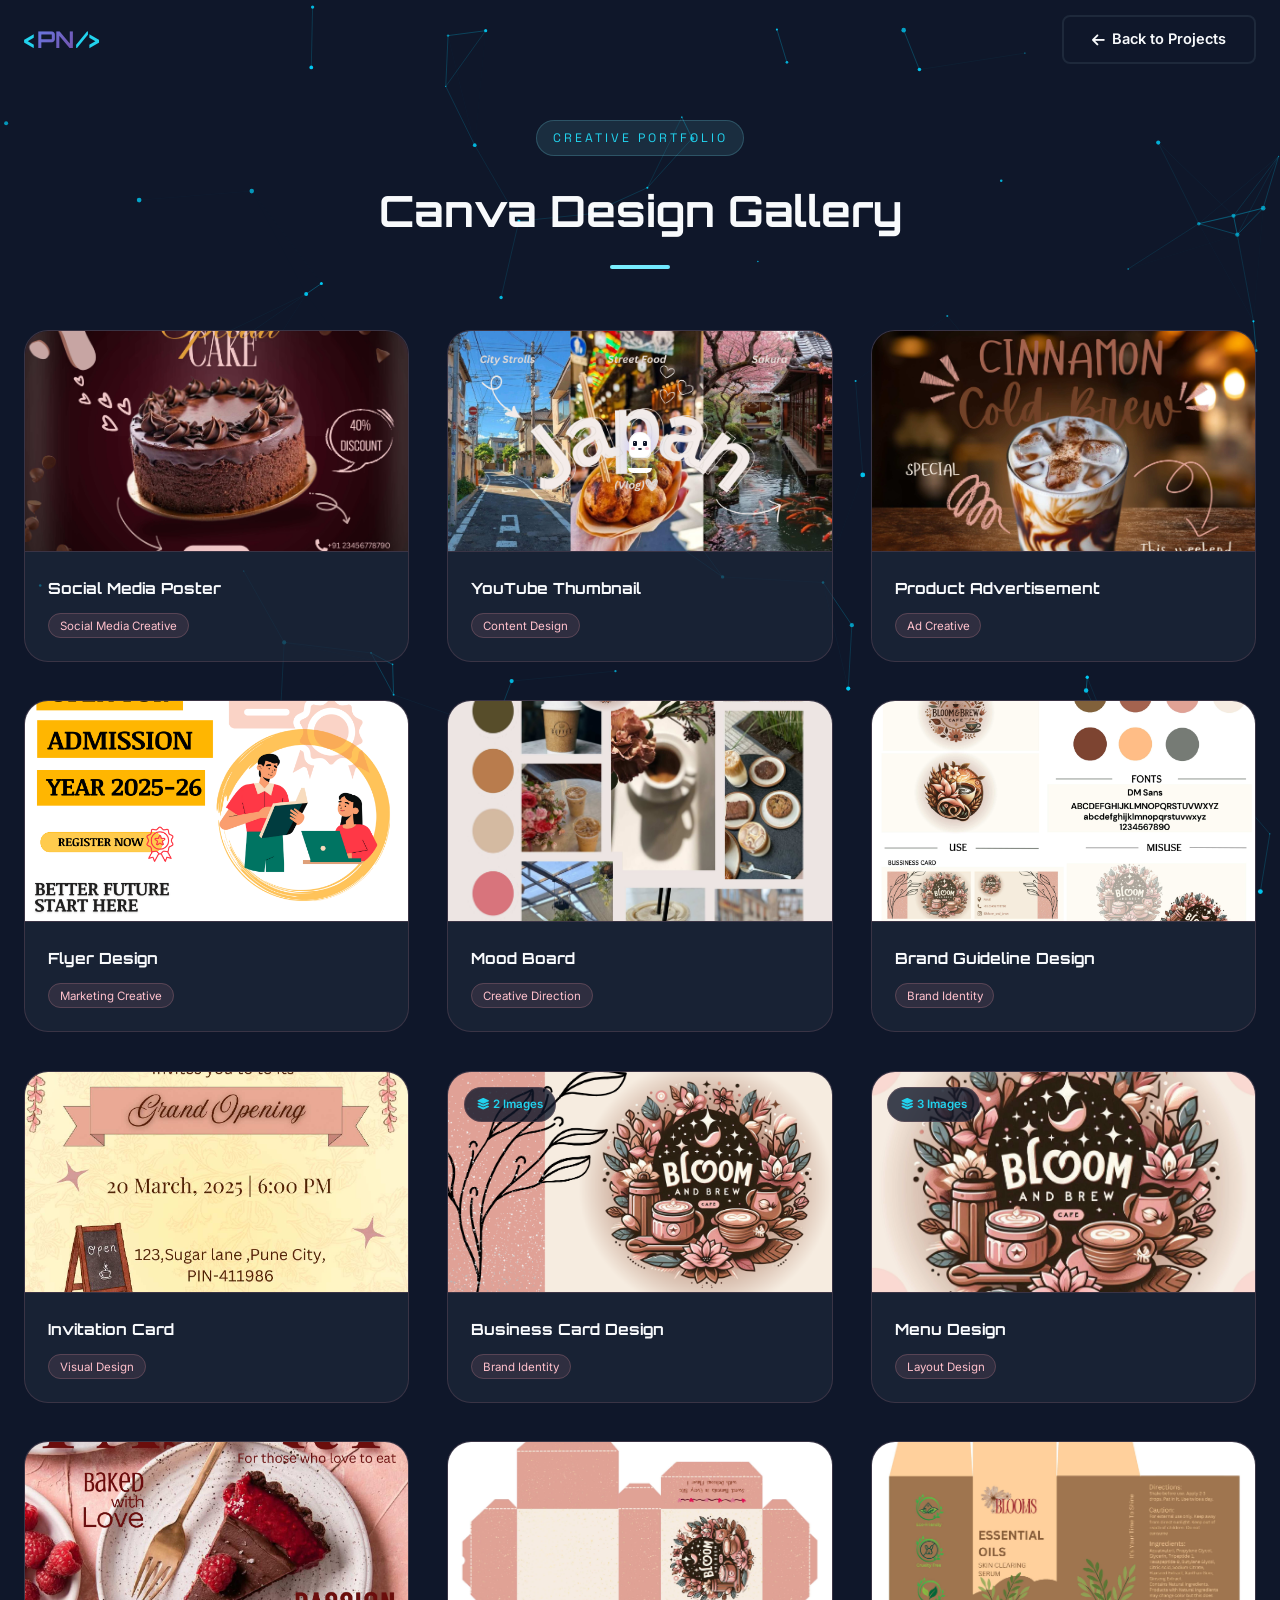
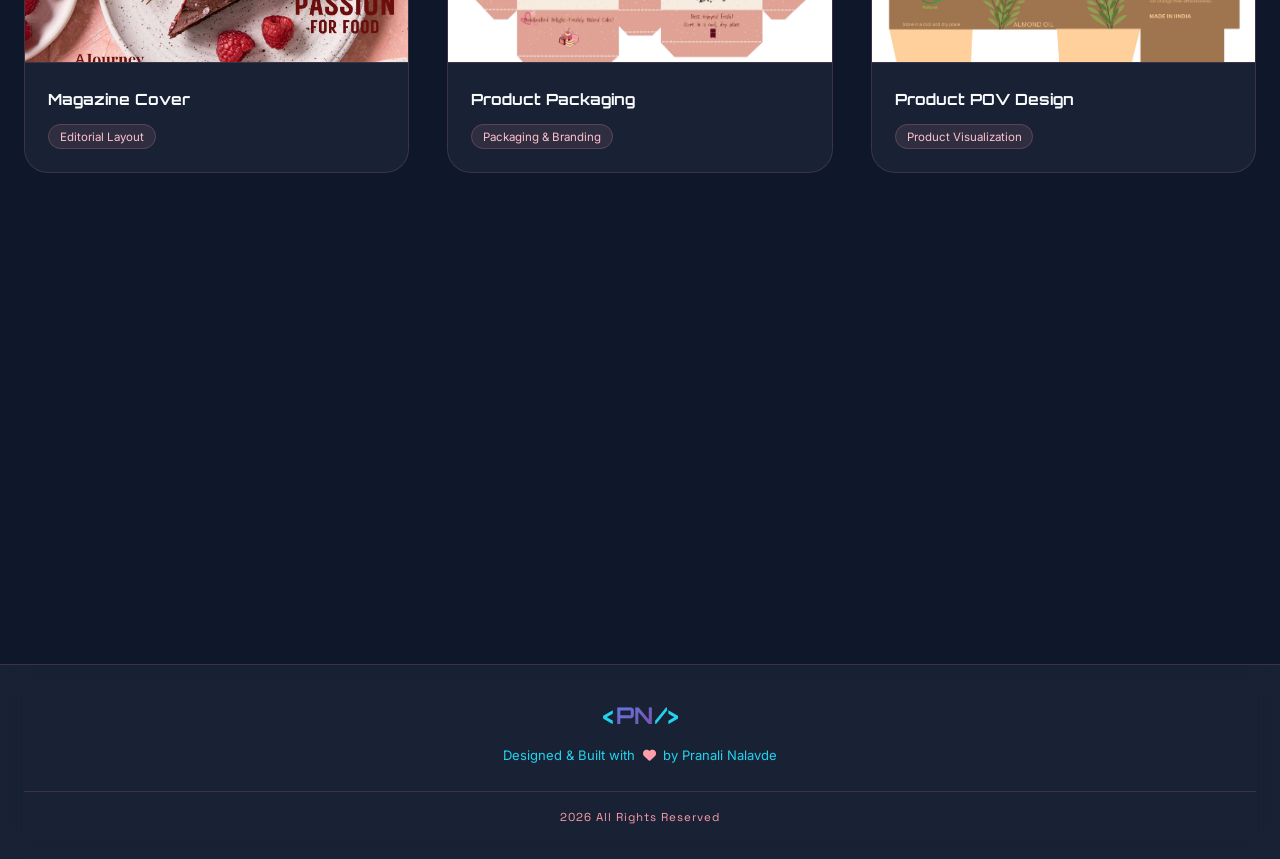
==== canva.html @ 61e56ddc "Portfolio enhanced" ====
<!doctype html>
<html lang="en">
  <head>
    <meta charset="UTF-8" />
    <meta name="viewport" content="width=device-width, initial-scale=1.0" />
    <title>Creative Showcase | Canva Projects</title>
    <link rel="preconnect" href="https://fonts.googleapis.com" />
    <link rel="preconnect" href="https://fonts.gstatic.com" crossorigin />
    <link
      href="https://fonts.googleapis.com/css2?family=Inter:wght@300;400;500;600;700&family=Orbitron:wght@400;500;600;700;800;900&family=Space+Grotesk:wght@300;400;500;600;700&display=swap"
      rel="stylesheet"
    />
    <link
      rel="stylesheet"
      href="https://cdnjs.cloudflare.com/ajax/libs/font-awesome/6.5.1/css/all.min.css"
    />
    <link href="https://unpkg.com/aos@2.3.1/dist/aos.css" rel="stylesheet" />
    <link
      rel="icon"
      href="data:image/svg+xml,<svg xmlns=%22http://www.w3.org/2000/svg%22 viewBox=%220 0 100 100%22><rect width=%22100%22 height=%22100%22 rx=%2220%22 fill=%22%230f172a%22/><text x=%2250%%22 y=%2250%%22 dominant-baseline=%22central%22 text-anchor=%22middle%22 fill=%22%237cf0ff%22 font-family=%22sans-serif%22 font-weight=%22bold%22 font-size=%2250%22>PN</text></svg>"
    />
    <link rel="stylesheet" href="style.css" />
    <link rel="stylesheet" href="canva.css" />
  </head>
  <body class="gallery-page">
    <!-- Particle Background -->
    <canvas id="particle-canvas" class="particle-canvas"></canvas>

    <nav id="navbar" class="navbar scrolled">
      <div class="nav-container">
        <a href="index.html" class="nav-logo">
          <span class="logo-bracket"><</span>
          <span class="logo-text">PN</span>
          <span class="logo-bracket">/></span>
        </a>
        <a href="index.html#projects" class="btn btn-secondary">
          <i class="fas fa-arrow-left"></i><span>Back to Projects</span>
        </a>
      </div>
    </nav>

    <main class="main-content">
      <section class="gallery-section">
        <div class="section-header" data-aos="fade-up">
          <span class="section-tag">Creative Portfolio</span>
          <h2 class="section-title">Canva Design Gallery</h2>
          <div class="section-line"></div>
        </div>

        <div class="gallery-grid" id="gallery-grid">
          <!-- Gallery Items (Using folder 'c') -->

          <!-- 1. Social Media Poster (Single Image) -->
          <div class="gallery-card" data-aos="fade-up" data-aos-delay="100">
            <div
              class="card-inner"
              onclick="
                openLightbox('c/Social Media Poster.jpg', 'Social Media Poster')
              "
            >
              <img
                src="c/Social Media Poster.jpg"
                alt="Social Media Poster"
                loading="lazy"
              />
              <div class="card-overlay">
                <i class="fas fa-search-plus"></i>
                <span>View Project</span>
              </div>
            </div>
            <div class="card-info">
              <h4>Social Media Poster</h4>
              <span class="tag">Social Media Creative</span>
            </div>
          </div>

          <!-- 2. YouTube Thumbnail (Single Image) -->
          <div class="gallery-card" data-aos="fade-up" data-aos-delay="200">
            <div
              class="card-inner"
              onclick="openLightbox('c/YT Thumbnail.jpg', 'YouTube Thumbnail')"
            >
              <img
                src="c/YT Thumbnail.jpg"
                alt="YouTube Thumbnail"
                loading="lazy"
              />
              <div class="card-overlay">
                <i class="fas fa-search-plus"></i>
                <span>View Project</span>
              </div>
            </div>
            <div class="card-info">
              <h4>YouTube Thumbnail</h4>
              <span class="tag">Content Design</span>
            </div>
          </div>

          <!-- 3. Product Advertisement (Single Image) -->
          <div class="gallery-card" data-aos="fade-up" data-aos-delay="300">
            <div
              class="card-inner"
              onclick="
                openLightbox(
                  'c/Product Advertisement.jpg',
                  'Product Advertisement',
                )
              "
            >
              <img
                src="c/Product Advertisement.jpg"
                alt="Product Advertisement"
                loading="lazy"
              />
              <div class="card-overlay">
                <i class="fas fa-search-plus"></i>
                <span>View Project</span>
              </div>
            </div>
            <div class="card-info">
              <h4>Product Advertisement</h4>
              <span class="tag">Ad Creative</span>
            </div>
          </div>

          <!-- 4. Flyer Design (Single Image) -->
          <div class="gallery-card" data-aos="fade-up" data-aos-delay="400">
            <div
              class="card-inner"
              onclick="openLightbox('c/Flyer.png', 'Flyer Design')"
            >
              <img src="c/Flyer.png" alt="Flyer Design" loading="lazy" />
              <div class="card-overlay">
                <i class="fas fa-search-plus"></i>
                <span>View Project</span>
              </div>
            </div>
            <div class="card-info">
              <h4>Flyer Design</h4>
              <span class="tag">Marketing Creative</span>
            </div>
          </div>

          <!-- 5. Mood Board (Single Image) -->
          <div class="gallery-card" data-aos="fade-up" data-aos-delay="100">
            <div
              class="card-inner"
              onclick="openLightbox('c/Mood Board.jpg', 'Mood Board')"
            >
              <img src="c/Mood Board.jpg" alt="Mood Board" loading="lazy" />
              <div class="card-overlay">
                <i class="fas fa-search-plus"></i>
                <span>View Project</span>
              </div>
            </div>
            <div class="card-info">
              <h4>Mood Board</h4>
              <span class="tag">Creative Direction</span>
            </div>
          </div>

          <!-- 6. Brand Guideline Design (Single Image) -->
          <div class="gallery-card" data-aos="fade-up" data-aos-delay="200">
            <div
              class="card-inner"
              onclick="
                openLightbox(
                  'c/Brand Guideline Design .jpg',
                  'Brand Guideline Design',
                )
              "
            >
              <img
                src="c/Brand Guideline Design .jpg"
                alt="Brand Guideline Design"
                loading="lazy"
              />
              <div class="card-overlay">
                <i class="fas fa-search-plus"></i>
                <span>View Project</span>
              </div>
            </div>
            <div class="card-info">
              <h4>Brand Guideline Design</h4>
              <span class="tag">Brand Identity</span>
            </div>
          </div>

          <!-- 7. Invitation Card (Single Image) -->
          <div class="gallery-card" data-aos="fade-up" data-aos-delay="300">
            <div
              class="card-inner"
              onclick="openLightbox('c/Invitation Card.jpg', 'Invitation Card')"
            >
              <img
                src="c/Invitation Card.jpg"
                alt="Invitation Card"
                loading="lazy"
              />
              <div class="card-overlay">
                <i class="fas fa-search-plus"></i>
                <span>View Project</span>
              </div>
            </div>
            <div class="card-info">
              <h4>Invitation Card</h4>
              <span class="tag">Visual Design</span>
            </div>
          </div>

          <!-- 8. Business Card Design (Multi-Image) -->
          <div class="gallery-card" data-aos="fade-up" data-aos-delay="400">
            <div
              class="card-inner"
              onclick="
                openLightbox(
                  'c/v1.png',
                  'Business Card Design',
                  'c/v1.png,c/v2.png',
                )
              "
              data-images="c/v1.png,c/v2.png"
            >
              <img src="c/v1.png" alt="Business Card Design" loading="lazy" />
              <div class="image-count-badge">
                <i class="fas fa-layer-group"></i> 2 Images
              </div>
              <div class="card-overlay">
                <i class="fas fa-images"></i>
                <span>View Gallery</span>
              </div>
            </div>
            <div class="card-info">
              <h4>Business Card Design</h4>
              <span class="tag">Brand Identity</span>
            </div>
          </div>

          <!-- 9. Menu Design (Multi-Image) -->
          <div class="gallery-card" data-aos="fade-up" data-aos-delay="100">
            <div
              class="card-inner"
              onclick="
                openLightbox(
                  'c/Menu1.jpg',
                  'Menu Design',
                  'c/Menu1.jpg,c/Menu2.jpg,c/Menu3.jpg',
                )
              "
              data-images="c/Menu1.jpg,c/Menu2.jpg,c/Menu3.jpg"
            >
              <img src="c/Menu1.jpg" alt="Menu Design" loading="lazy" />
              <div class="image-count-badge">
                <i class="fas fa-layer-group"></i> 3 Images
              </div>
              <div class="card-overlay">
                <i class="fas fa-images"></i>
                <span>View Gallery</span>
              </div>
            </div>
            <div class="card-info">
              <h4>Menu Design</h4>
              <span class="tag">Layout Design</span>
            </div>
          </div>

          <!-- 10. Magazine Cover (Single Image) -->
          <div class="gallery-card" data-aos="fade-up" data-aos-delay="200">
            <div
              class="card-inner"
              onclick="
                openLightbox(
                  'c/Magazine Cover using grid & guidelines.jpg',
                  'Magazine Cover',
                )
              "
            >
              <img
                src="c/Magazine Cover using grid & guidelines.jpg"
                alt="Magazine Cover"
                loading="lazy"
              />
              <div class="card-overlay">
                <i class="fas fa-search-plus"></i>
                <span>View Project</span>
              </div>
            </div>
            <div class="card-info">
              <h4>Magazine Cover</h4>
              <span class="tag">Editorial Layout</span>
            </div>
          </div>

          <!-- 11. Product Packaging (Single Image) -->
          <div class="gallery-card" data-aos="fade-up" data-aos-delay="300">
            <div
              class="card-inner"
              onclick="
                openLightbox('c/Product Packaging.jpg', 'Product Packaging')
              "
            >
              <img
                src="c/Product Packaging.jpg"
                alt="Product Packaging"
                loading="lazy"
              />
              <div class="card-overlay">
                <i class="fas fa-search-plus"></i>
                <span>View Project</span>
              </div>
            </div>
            <div class="card-info">
              <h4>Product Packaging</h4>
              <span class="tag">Packaging & Branding</span>
            </div>
          </div>

          <!-- 12. Product POV Design (Single Image) -->
          <div class="gallery-card" data-aos="fade-up" data-aos-delay="400">
            <div
              class="card-inner"
              onclick="
                openLightbox('c/Product POV Design.jpg', 'Product POV Design')
              "
            >
              <img
                src="c/Product POV Design.jpg"
                alt="Product POV Design"
                loading="lazy"
              />
              <div class="card-overlay">
                <i class="fas fa-search-plus"></i>
                <span>View Project</span>
              </div>
            </div>
            <div class="card-info">
              <h4>Product POV Design</h4>
              <span class="tag">Product Visualization </span>
            </div>
          </div>

          <!-- 13. T-shirt Design (Single Image) -->
          <div class="gallery-card" data-aos="fade-up" data-aos-delay="100">
            <div
              class="card-inner"
              onclick="openLightbox('c/T-shirt Design.jpg', 'T-shirt Design')"
            >
              <img
                src="c/T-shirt Design.jpg"
                alt="T-shirt Design"
                loading="lazy"
              />
              <div class="card-overlay">
                <i class="fas fa-search-plus"></i>
                <span>View Project</span>
              </div>
            </div>
            <div class="card-info">
              <h4>T-shirt Design</h4>
              <span class="tag">Merchandise Design</span>
            </div>
          </div>

          <!-- 14. Calendar Design (Multi-Image) -->
          <div class="gallery-card" data-aos="fade-up" data-aos-delay="200">
            <div
              class="card-inner"
              onclick="
                openLightbox(
                  'c/Calendar1.jpg',
                  'Calendar Design',
                  'c/Calendar1.jpg,c/Calendar2.jpg,c/Calendar3.jpg,c/Calendar4.jpg,c/Calendar5.jpg,c/Calendar6.jpg,c/Calendar7.jpg,c/Calendar8.jpg,c/Calendar9.jpg,c/Calendar10.jpg,c/Calendar11.jpg,c/Calendar12.jpg',
                )
              "
              data-images="c/Calendar1.jpg,c/Calendar2.jpg,c/Calendar3.jpg,c/Calendar4.jpg,c/Calendar5.jpg,c/Calendar6.jpg,c/Calendar7.jpg,c/Calendar8.jpg,c/Calendar9.jpg,c/Calendar10.jpg,c/Calendar11.jpg,c/Calendar12.jpg"
            >
              <img src="c/Calendar1.jpg" alt="Calendar Design" loading="lazy" />
              <div class="image-count-badge">
                <i class="fas fa-layer-group"></i> 12 Images
              </div>
              <div class="card-overlay">
                <i class="fas fa-images"></i>
                <span>View Full Year</span>
              </div>
            </div>
            <div class="card-info">
              <h4>Calendar Design</h4>
              <span class="tag">Print & Layout</span>
            </div>
          </div>
        </div>
      </section>
    </main>

    <!-- Lightbox Modal -->
    <div id="lightbox" class="lightbox">
      <div class="lightbox-backdrop" onclick="closeLightbox()"></div>

      <!-- Side Navigation Buttons -->
      <button
        class="ctrl-btn nav-side-btn"
        id="lightbox-prev-btn"
        onclick="navigateImage(-1)"
        aria-label="Previous Image"
      >
        <i class="fas fa-chevron-left"></i>
      </button>

      <button
        class="ctrl-btn nav-side-btn"
        id="lightbox-next-btn"
        onclick="navigateImage(1)"
        aria-label="Next Image"
      >
        <i class="fas fa-chevron-right"></i>
      </button>

      <div class="lightbox-controls">
        <button class="ctrl-btn" onclick="zoomImage(1.2)" aria-label="Zoom In">
          <i class="fas fa-plus"></i>
        </button>
        <button class="ctrl-btn" onclick="zoomImage(0.8)" aria-label="Zoom Out">
          <i class="fas fa-minus"></i>
        </button>
        <button
          class="ctrl-btn close-btn"
          onclick="closeLightbox()"
          aria-label="Close"
        >
          <i class="fas fa-times"></i>
        </button>
      </div>
      <div class="lightbox-content">
        <div class="image-wrapper" id="image-wrapper">
          <img id="lightbox-img" src="" alt="Enlarged View" />
        </div>
        <p id="lightbox-caption" class="lightbox-caption"></p>
      </div>
    </div>

    <footer class="footer">
      <div class="footer-content">
        <div class="footer-top">
          <div class="footer-right">
            <div class="footer-logo">
              <span class="logo-bracket"><</span>
              <span class="logo-text">PN</span>
              <span class="logo-bracket">/></span>
            </div>
            <p class="footer-text">
              Designed & Built with <i class="fas fa-heart"></i> by Pranali
              Nalavde
            </p>
          </div>
        </div>

        <div class="footer-bottom">
          <p class="footer-copy">2026 All Rights Reserved</p>
        </div>
      </div>
    </footer>

    <!-- Back to Top Button -->
    <button id="back-to-top" class="back-to-top" aria-label="Back to Top">
      <svg class="progress-ring" width="50" height="50">
        <circle
          class="progress-ring__circle"
          stroke-width="3"
          fill="transparent"
          r="23"
          cx="25"
          cy="25"
        />
      </svg>
      <i class="fas fa-chevron-up"></i>
    </button>

    <script src="https://unpkg.com/aos@2.3.1/dist/aos.js"></script>
    <script src="script.js"></script>
    <!-- Reusing particle logic -->
    <script src="canva.js"></script>

    <!-- Custom Pixel Ghost Cursor -->
    <div id="custom-cursor" class="custom-cursor">
      <div class="ghost-body"></div>
      <div class="ghost-eyes">
        <div class="ghost-eye left"></div>
        <div class="ghost-eye right"></div>
      </div>
      <div class="ghost-mouth"></div>
      <div class="ghost-cheeks">
        <div class="ghost-cheek left"></div>
        <div class="ghost-cheek right"></div>
      </div>
      <div class="ghost-tail"></div>
    </div>
  </body>
</html>
---- style.css ----
/* ============================================
   PORTFOLIO DASHBOARD - MAIN STYLES
   Light Theme | Glassmorphism | Neon Accents
   ============================================ */

/* CSS Custom Properties - Dark Theme */
:root {
  --bg-primary: #0f172a;
  --bg-secondary: #1e293b;
  --bg-card: rgba(30, 41, 59, 0.7);
  --text-primary: #f8fafc;
  /* Soft Pink Futuristic Theme */
  --text-secondary: #ffc1cc;
  --text-muted: #ff9eaa;
  --text-light: #ffb8c2;
  /* Accent Colors - Pink/Purple/Cyan */
  --accent-cyan: #22d3ee;
  --accent-purple: #b388ff;
  --accent-pink: #ff9eaa;
  --accent-green: #10b981;
  --accent-orange: #f59e0b;
  --accent-red: #ff9eaa;
  /* Pink Glow Effects */
  --glow-pink: 0 0 20px rgba(255, 158, 170, 0.4);
  --glow-cyan: 0 0 20px rgba(124, 240, 255, 0.3);
  --glow-purple: 0 0 20px rgba(179, 136, 255, 0.3);
  /* Glassmorphism with Pink Tint */
  --glass-bg: rgba(30, 41, 59, 0.65);
  --glass-border: rgba(255, 158, 170, 0.15);
  --glass-shadow: 0 8px 32px rgba(255, 158, 170, 0.15);
  --glass-blur: blur(12px);
  --gradient-primary: linear-gradient(135deg, #667eea 0%, #764ba2 100%);
  --gradient-cyan: linear-gradient(135deg, #7cf0ff 0%, #6ee7ff 100%);
  --gradient-purple: linear-gradient(135deg, #b388ff 0%, #a855f7 100%);
  --gradient-pink: linear-gradient(135deg, #ff9eaa 0%, #ffc1cc 100%);
  --font-primary: 'Inter', sans-serif;
  --font-display: 'Orbitron', sans-serif;
  --font-mono: 'Space Grotesk', monospace;
  --section-padding: clamp(60px, 10vw, 120px);
  --container-max: 1440px;
  --container-padding: 24px;
  --radius-sm: 8px;
  --radius-md: 16px;
  --radius-lg: 24px;
  --transition-fast: 0.2s ease;
  --transition-normal: 0.3s ease;
}

/* Reset & Base */
*, *::before, *::after { margin: 0; padding: 0; box-sizing: border-box; }
html { 
  scroll-behavior: smooth; 
  font-size: 16px; 
}

/* Custom Scrollbar - Webkit (Safari/Legacy Chrome)
   Note: Modern Chrome (121+) will use this if scrollbar-color is NOT 
   defined on the same element, allowing for our gradient thumb. */
::-webkit-scrollbar {
  width: 10px;
}

::-webkit-scrollbar-track {
  background: rgba(255, 255, 255, 0.103);
  -webkit-backdrop-filter: blur(6px);
  backdrop-filter: blur(6px);
}
/* Refined scrollbar for premium look */
::-webkit-scrollbar-thumb {
  background: linear-gradient(
    135deg,
    #ff9eaa 0%,   /* soft pink */
    #ffc1cc 35%,  /* pastel pink */
    #d8b4fe 70%,  /* soft lavender */
    #c084fc 100%  /* light neon purple */
  );
  border-radius: 10px;
  box-shadow: 0 0 6px rgba(255, 158, 170, 0.5), 0 0 10px rgba(192, 132, 252, 0.4), inset 0 0 4px rgba(255, 255, 255, 0.3);
}

::-webkit-scrollbar-thumb:hover {
  box-shadow: 0 0 8px rgba(255, 158, 170, 0.7), 0 0 14px rgba(192, 132, 252, 0.6);
  filter: brightness(1.05);
}

body { font-family: var(--font-primary); background: var(--bg-primary); color: var(--text-primary); line-height: 1.8; overflow-x: hidden; min-height: 100vh; }


/* Avoid browser text-size adjustments that can break designed type scaling */
/* (intentionally left blank) */




/* Mobile-first typography baseline */
:root {
  font-size: clamp(14px, 1.2vw, 16px);
}

/* Better overflow handling for any absolutely/fixed-positioned visuals */
body, #particle-canvas, .custom-cursor, .ghost-print, .puff-particle, .loading-screen {
  max-width: 100%;
}

body:has(#custom-cursor) { cursor: none; }
body:has(#custom-cursor) a, 
body:has(#custom-cursor) button, 
body:has(#custom-cursor) .btn,
body:has(#custom-cursor) .contact-item,
body:has(#custom-cursor) .mission-card,
body:has(#custom-cursor) .gallery-card,
body:has(#custom-cursor) .card-inner,
body:has(#custom-cursor) .ctrl-btn,
body:has(#custom-cursor) .copy-btn { 
  cursor: none !important; 
}
a { text-decoration: none; color: inherit; }
ul { list-style: none; }
img { max-width: 100%; display: block; }

/* Particle Canvas - subtle background texture */
.particle-canvas { position: fixed; top: 0; left: 0; width: 100%; height: 100%; z-index: 0; pointer-events: none; }

/* Main Content */
.main-content { position: relative; z-index: 1; }

/* ============================================
   LOADING SCREEN
   ============================================ */
.loading-screen { position: fixed; top: 0; left: 0; width: 100%; height: 100%; background: var(--bg-primary); display: flex; align-items: center; justify-content: center; z-index: 9999; transition: opacity 0.5s ease, visibility 0.5s ease; }
.loading-screen.hidden { opacity: 0; visibility: hidden; }
.loading-container { text-align: center; }
.loading-logo { font-family: var(--font-display); font-size: 3rem; font-weight: 700; margin-bottom: 2rem; color: var(--text-primary); }
.loading-logo .logo-bracket { color: var(--accent-cyan); }
.loading-logo .logo-text { background: var(--gradient-primary); -webkit-background-clip: text; -webkit-text-fill-color: transparent; background-clip: text; }
.loading-bar-container { width: 200px; height: 4px; background: var(--bg-secondary); border-radius: 2px; margin: 0 auto 1rem; overflow: hidden; }
.loading-bar { height: 100%; width: 0%; background: var(--gradient-cyan); border-radius: 2px; animation: loadingProgress 2s ease forwards; }
@keyframes loadingProgress { 0% { width: 0%; } 50% { width: 70%; } 100% { width: 100%; } }
.loading-text { font-family: var(--font-mono); color: var(--text-muted); font-size: 0.9rem; animation: pulse 1.5s ease infinite; }

/* Navigation - Refined padding for elegance */
.navbar { position: fixed; top: 0; left: 0; width: 100%; z-index: 1000; padding: 1rem 0; transition: all var(--transition-normal); }
.navbar.scrolled { background: var(--glass-bg); -webkit-backdrop-filter: var(--glass-blur); backdrop-filter: var(--glass-blur); border-bottom: 1px solid var(--glass-border); box-shadow: var(--glass-shadow); }

.nav-container { max-width: var(--container-max); margin: 0 auto; padding: 0 var(--container-padding); display: flex; align-items: center; justify-content: space-between; }
.nav-logo { font-family: var(--font-display); font-size: 1.5rem; font-weight: 700; display: flex; align-items: center; gap: 2px; }
.nav-logo .logo-bracket { color: var(--accent-cyan); }
.nav-logo .logo-text { background: var(--gradient-primary); -webkit-background-clip: text; -webkit-text-fill-color: transparent; background-clip: text; }
.nav-menu { display: flex; gap: 0.5rem; }
.nav-link { display: flex; align-items: center; gap: 0.5rem; padding: 0.6rem 1rem; color: var(--text-secondary); font-size: 0.9rem; font-weight: 500; border-radius: var(--radius-sm); transition: all var(--transition-fast); }
.nav-link:hover, .nav-link.active { color: var(--accent-cyan); background: rgba(34, 211, 238, 0.1); }
.nav-link i { font-size: 0.85rem; }
.nav-toggle { display: none; flex-direction: column; gap: 5px; cursor: pointer; padding: 5px; }
.nav-toggle .bar { width: 25px; height: 2px; background: var(--text-primary); border-radius: 2px; transition: all var(--transition-fast); }

/* Mobile Nav Transformation */
@media screen and (max-width: 992px) {
    .nav-toggle { display: flex; z-index: 1001; }

    /* Avoid any overlap between logo and hamburger on very small screens */
    .nav-logo { min-width: 0; }
    .nav-toggle { flex-shrink: 0; }

    .nav-toggle.active .bar:nth-child(1) { transform: translateY(7px) rotate(45deg); }
    .nav-toggle.active .bar:nth-child(2) { opacity: 0; }
    .nav-toggle.active .bar:nth-child(3) { transform: translateY(-7px) rotate(-45deg); }

    .nav-menu {
        position: fixed;
        top: 0;
        right: -100%;
        width: 100%;
        height: 100vh;
        background: rgba(15, 23, 42, 0.95);
        -webkit-backdrop-filter: blur(20px);
        backdrop-filter: blur(20px);
        flex-direction: column;
        justify-content: center;
        align-items: center;
        gap: 2rem;
        transition: right 0.4s cubic-bezier(0.77, 0, 0.175, 1);
        z-index: 1000;
    }

    .nav-menu.active { right: 0; }
    .nav-link { font-size: 1.2rem; padding: 1rem 2rem; width: 80%; justify-content: center; }
}

/* ============================================
   SECTION HEADER
   ============================================ */
.section-header { text-align: center; margin-bottom: 4rem; }
.section-tag { display: inline-block; font-family: var(--font-mono); font-size: 0.8rem; text-transform: uppercase; letter-spacing: 3px; color: var(--accent-cyan); background: rgba(124, 240, 255, 0.1); padding: 0.4rem 1rem; border-radius: 20px; margin-bottom: 1rem; border: 1px solid rgba(124, 240, 255, 0.2); animation: sectionTagFloat 3s ease-in-out infinite; }
@keyframes sectionTagFloat { 0%, 100% { transform: translateY(0); } 50% { transform: translateY(-6px); } }
.section-title { font-family: var(--font-display); font-size: clamp(1.8rem, 5vw, 2.8rem); font-weight: 700; color: var(--text-primary); margin-bottom: 1rem; }
.section-line { width: 60px; height: 4px; background: var(--gradient-cyan); border-radius: 2px; margin: 0 auto; }

/* Hero Section - Balanced Hierarchy */
.hero-section { min-height: 100vh; display: flex; align-items: center; padding: 120px var(--container-padding) var(--section-padding); position: relative; }
.hero-container { max-width: var(--container-max); margin: 0 auto; display: grid; grid-template-columns: 1fr 1fr; gap: clamp(1.5rem, 3.2vw, 4rem); align-items: center; width: 100%; }

@media screen and (max-width: 992px) {
    .hero-container { grid-template-columns: 1fr; text-align: center; gap: 2.5rem; }
    .hero-content { order: 2; }
    .hero-visual { order: 1; margin-bottom: 2rem; }
    .hero-description { margin: 0 auto 2.5rem; }
    .hero-stats { justify-content: center; gap: 1.5rem; }
    .hero-cta { justify-content: center; }
}

@media screen and (max-width: 480px) {
    .hero-stats { flex-wrap: wrap; gap: 1rem; justify-content: center; }
    .stat-item { width: 45%; }
    .hero-cta { width: 100%; }
    .hero-cta .btn { width: 100%; justify-content: center; }
}


.hero-badge { display: inline-flex; align-items: center; gap: 0.5rem; padding: 0.5rem 1rem; background: rgba(16, 185, 129, 0.1); border: 1px solid rgba(16, 185, 129, 0.3); border-radius: 20px; color: var(--accent-green); font-size: clamp(0.78rem, 1.2vw, 0.95rem); font-weight: 500; margin-bottom: 1.5rem; }
.hero-title { margin-bottom: 1rem; }
.hero-title .greeting { display: block; font-size: clamp(1rem, 2.2vw, 1.2rem); color: var(--text-muted); font-weight: 400; margin-bottom: 0.5rem; }
.hero-title .name { display: block; font-family: var(--font-display); font-size: clamp(2.4rem, 6vw, 3.5rem); font-weight: 700; background: var(--gradient-primary); -webkit-background-clip: text; -webkit-text-fill-color: transparent; background-clip: text; line-height: 1.15; }
.hero-role { 
  font-size: clamp(1.05rem, 2.4vw, 1.3rem);
  color: var(--text-secondary);
  margin-bottom: 1.25rem;
  display: flex;
  align-items: baseline;
  gap: 0.5rem;
  flex-wrap: wrap;
  justify-content: flex-start;
  line-height: 1.35;
}

/* Ensure the typing line wraps predictably on small screens */
.hero-role .role-prefix,
.hero-role .typing-text,
.hero-role .typing-cursor {
  white-space: nowrap;
}

@media screen and (max-width: 480px) {
  .hero-role { justify-content: flex-start; }
  .hero-role .typing-text { max-width: 16ch; overflow: hidden; text-overflow: clip; }
}


.role-prefix { color: var(--text-muted); font-weight: 400; }
.typing-text { font-family: var(--font-mono); color: var(--accent-cyan); font-weight: 600; min-width: 0; }
.typing-cursor { color: var(--accent-cyan); animation: blink 1s step-end infinite; }
@keyframes blink { 0%, 100% { opacity: 1; } 50% { opacity: 0; } }
.hero-description { font-size: clamp(0.95rem, 2.1vw, 1.15rem); color: var(--text-secondary); max-width: 55ch; margin: 0 auto 2.5rem; line-height: 1.8; font-weight: 300; }
.hero-stats { display: flex; gap: clamp(1.2rem, 2.8vw, 2.5rem); margin-bottom: 2.5rem; justify-content: flex-start; }
@media (max-width: 992px) { .hero-stats { justify-content: center; } .hero-role { justify-content: center; } }

.stat-item { display: flex; flex-direction: column; }
.stat-number { font-family: var(--font-display); font-size: clamp(1.6rem, 4.2vw, 2rem); font-weight: 700; color: var(--accent-purple); line-height: 1; }
.stat-label { font-size: 0.85rem; color: var(--text-muted); margin-top: 0.25rem; }
.hero-cta { display: flex; gap: 1rem; flex-wrap: wrap; justify-content: flex-start; }
@media (max-width: 992px) { .hero-cta { justify-content: center; } }


/* Buttons */
.btn { display: inline-flex; align-items: center; gap: 0.5rem; padding: 0.9rem 1.8rem; border-radius: var(--radius-sm); font-size: clamp(0.9rem, 1.6vw, 0.95rem); font-weight: 600; transition: all var(--transition-fast); cursor: pointer; border: none; font-family: inherit; line-height: 1.2; }

.btn-primary { background: var(--gradient-cyan); color: white; box-shadow: 0 4px 15px rgba(124, 240, 255, 0.3); }
.btn-primary:hover { transform: translateY(-2px); box-shadow: 0 6px 20px rgba(124, 240, 255, 0.4); }
.btn-secondary { background: transparent; color: var(--text-primary); border: 2px solid var(--bg-secondary); }
.btn-secondary:hover { border-color: var(--accent-cyan); color: var(--accent-cyan); transform: translateY(-2px); }

/* Profile Card */
.hero-visual { display: flex; justify-content: center; position: relative; }
.profile-card-3d { background: var(--glass-bg); -webkit-backdrop-filter: var(--glass-blur); backdrop-filter: var(--glass-blur); border: 1px solid var(--glass-border); border-radius: var(--radius-lg); padding: clamp(1.5rem, 3vw, 2.5rem) clamp(1.1rem, 2.6vw, 2rem); box-shadow: var(--glass-shadow); text-align: center; max-width: 320px; width: min(90%, 320px); transition: transform var(--transition-normal); position: relative; }


.profile-rank-badge { position: absolute; top: 15px; left: 15px; background: rgba(30, 41, 59, 0.8); border: 1px solid rgba(255, 158, 170, 0.4); border-radius: var(--radius-sm); padding: 0.4rem 0.8rem; display: flex; align-items: center; gap: 0.5rem; font-family: var(--font-display); font-size: 0.7rem; font-weight: 700; color: var(--accent-pink); z-index: 10; box-shadow: 0 4px 15px rgba(255, 158, 170, 0.2); }
.profile-rank-badge i { color: #f59e0b; }

.profile-image-container { 
  position: relative; 
  width: clamp(110px, 18vw, 150px); 
  height: clamp(110px, 18vw, 150px); 
  margin: 0 auto 1.5rem; 
  animation: avatarFloat 4s ease-in-out infinite;
  transform-style: preserve-3d;
}


@keyframes avatarFloat {
  0%, 100% { transform: translateY(0); }
  50% { transform: translateY(-10px); }
}

.profile-glow { position: absolute; top: -10px; left: -10px; right: -10px; bottom: -10px; background: var(--gradient-pink); border-radius: 50%; opacity: 0.4; filter: blur(25px); animation: pulse 3s ease infinite; pointer-events: none; }

/* Energy Wave Effect */
.energy-wave {
  position: absolute;
  top: 50%;
  left: 50%;
  width: 100%;
  height: 100%;
  border-radius: 50%;
  border: 2px solid var(--accent-pink);
  transform: translate(-50%, -50%) scale(0.8);
  opacity: 0;
  pointer-events: none;
  animation: energyWave 4s cubic-bezier(0.4, 0, 0.2, 1) infinite;
}

@keyframes energyWave {
  0% { transform: translate(-50%, -50%) scale(0.8); opacity: 0; }
  50% { opacity: 0.3; }
  100% { transform: translate(-50%, -50%) scale(1.6); opacity: 0; }
}

/* Subtle Particles */
.profile-particles .p-dot {
  position: absolute;
  width: 4px;
  height: 4px;
  background: var(--accent-cyan);
  border-radius: 50%;
  filter: blur(1px);
  box-shadow: 0 0 5px var(--accent-cyan);
  animation: particleFloat 3s ease-in-out infinite;
  opacity: 0.6;
}

.p-dot:nth-child(1) { top: 10%; left: 20%; animation-delay: 0s; }
.p-dot:nth-child(2) { top: 80%; left: 10%; animation-delay: 0.5s; }
.p-dot:nth-child(3) { top: 30%; right: 10%; animation-delay: 1s; }
.p-dot:nth-child(4) { bottom: 20%; right: 20%; animation-delay: 1.5s; }

@keyframes particleFloat {
  0%, 100% { transform: translate(0, 0); opacity: 0.4; }
  50% { transform: translate(5px, -15px); opacity: 0.8; }
}

.orbital-ring { position: absolute; top: 50%; left: 50%; transform: translate(-50%, -50%); border-radius: 50%; pointer-events: none; }
.ring-1 { width: 185px; height: 185px; border: 1px dashed rgba(255, 158, 170, 0.4); animation: rotate 15s linear infinite; }
.ring-1::after { content: ''; position: absolute; top: 50%; left: -4px; width: 8px; height: 8px; background: var(--accent-pink); border-radius: 50%; box-shadow: 0 0 10px var(--accent-pink); }
.ring-2 { width: 210px; height: 210px; border: 1px solid rgba(255, 158, 170, 0.1); animation: rotate 25s linear infinite reverse; }
@keyframes rotate { from { transform: translate(-50%, -50%) rotate(0deg); } to { transform: translate(-50%, -50%) rotate(360deg); } }

.profile-image { 
  width: 100%; 
  height: 100%; 
  object-fit: cover;
  border-radius: 50%; 
  border: 3px solid rgba(255, 158, 170, 0.6); 
  position: relative; 
  z-index: 1; 
  box-shadow: 0 0 20px rgba(255, 158, 170, 0.4), inset 0 0 15px rgba(0, 0, 0, 0.3);
  transition: transform var(--transition-normal), box-shadow var(--transition-normal);
  image-rendering: auto; /* Ensures smooth rendering for 3D textures */
}
.profile-card-3d:hover .profile-image { transform: scale(1.05); box-shadow: 0 0 30px rgba(255, 158, 170, 0.6); }
.profile-card-3d:hover .energy-wave { animation-duration: 2s; }
.profile-level { 
    position: absolute;
    bottom: 0;
    right: 0;
    max-width: 100%;

    background: rgba(184, 146, 250, 0.292); 
    -webkit-backdrop-filter: blur(8px); 
    backdrop-filter: blur(8px); 
    color: white; 
    padding: 0.3rem 0.8rem; 
    border-radius: 20px; 
    font-size: 0.75rem; 
    font-weight: 700; 
    display: flex; 
    align-items: center; 
    gap: 0.3rem; 
    z-index: 2; 
    border: 1px solid rgba(179, 136, 255, 0.4);
    box-shadow: 0 4px 15px rgba(179, 136, 255, 0.2), inset 0 0 10px rgba(179, 136, 255, 0.2);
    transition: all var(--transition-normal);
}
.profile-level:hover { 
    background: rgba(179, 136, 255, 0.3); 
    box-shadow: 0 4px 20px rgba(179, 136, 255, 0.4), inset 0 0 12px rgba(179, 136, 255, 0.3);
    transform: translateY(-2px);
}
.profile-name { font-family: var(--font-display); font-size: 1.2rem; font-weight: 600; color: var(--text-primary); }
.profile-class { font-size: 0.85rem; color: var(--text-muted); margin-bottom: 1rem; }
.xp-bar { height: 8px; background: var(--bg-secondary); border-radius: 4px; overflow: hidden; margin-bottom: 0.5rem; }
.xp-fill { height: 100%; background: var(--gradient-cyan); border-radius: 4px; width: 0; transition: width 1s ease; }
.xp-fill-75 { width: 75%; }
.xp-text { font-size: 0.75rem; color: var(--text-muted); font-family: var(--font-mono); }

/* Floating Badges */
.floating-badges { position: absolute; width: 100%; height: 100%; top: 0; left: 0; pointer-events: none; }
.float-badge { position: absolute; width: clamp(28px, 6vw, 45px); height: clamp(28px, 6vw, 45px); background: var(--glass-bg); -webkit-backdrop-filter: var(--glass-blur); backdrop-filter: var(--glass-blur); border: 1px solid var(--glass-border); border-radius: 50%; display: flex; align-items: center; justify-content: center; font-size: clamp(0.9rem, 2.2vw, 1.3rem); box-shadow: var(--glass-shadow); animation: float 2.4s ease-in-out infinite; animation-delay: var(--delay); }



.float-badge:nth-child(1) { top: 10%; right: 10%; color: #e34c26; }
.float-badge:nth-child(2) { top: 30%; left: 5%; color: #264de4; }
.float-badge:nth-child(3) { bottom: 30%; right: 5%; color: #f0db4f; }
.float-badge:nth-child(4) { bottom: 10%; left: 15%; color: #61dafb; }
@keyframes float { 0%, 100% { transform: translateY(0); } 50% { transform: translateY(-15px); } }
@keyframes pulse { 0%, 100% { opacity: 0.3; } 50% { opacity: 0.6; } }

/* Scroll Indicator */
.scroll-indicator { position: absolute; bottom: 2rem; left: 50%; transform: translateX(-50%); display: flex; flex-direction: column; align-items: center; gap: 0.5rem; color: var(--text-muted); font-size: 0.8rem; }
.mouse { width: 24px; height: 40px; border: 2px solid var(--text-muted); border-radius: 12px; position: relative; }
.wheel { width: 4px; height: 8px; background: var(--text-muted); border-radius: 2px; position: absolute; top: 8px; left: 50%; transform: translateX(-50%); animation: scrollWheel 1.5s ease infinite; }
@keyframes scrollWheel { 0% { opacity: 1; transform: translateX(-50%) translateY(0); } 100% { opacity: 0; transform: translateX(-50%) translateY(12px); } }

/* ============================================
   ABOUT SECTION
   ============================================ */
.about-section { padding: var(--section-padding) var(--container-padding); max-width: var(--container-max); margin: 0 auto; }
.about-container { display: grid; grid-template-columns: 1.5fr 1fr; gap: 2rem; }

@media screen and (max-width: 768px) {
  .about-container { grid-template-columns: 1fr; }
  .about-grid { grid-template-columns: 1fr; }
}

.dashboard-card { background: var(--glass-bg); -webkit-backdrop-filter: var(--glass-blur); backdrop-filter: var(--glass-blur); border: 1px solid var(--glass-border); border-radius: var(--radius-lg); box-shadow: var(--glass-shadow); overflow: hidden; }

.card-header { display: flex; align-items: center; gap: 1rem; padding: 1.5rem; border-bottom: 1px solid var(--glass-border); }
.card-icon { 
  width: 45px; height: 45px; 
  background: rgba(124, 240, 255, 0.15); 
  -webkit-backdrop-filter: var(--glass-blur); backdrop-filter: var(--glass-blur);
  border: 1px solid rgba(124, 240, 255, 0.3);
  border-radius: var(--radius-sm); display: flex; align-items: center; justify-content: center; 
  color: var(--accent-cyan); font-size: 1.1rem; 
  box-shadow: 0 4px 15px rgba(124, 240, 255, 0.1);
}
.card-title { font-family: var(--font-display); font-size: 1.1rem; font-weight: 600; flex: 1; }
.card-status { display: flex; align-items: center; gap: 0.4rem; font-size: 0.8rem; font-weight: 500; padding: 0.3rem 0.8rem; border-radius: 20px; }
.card-status.online { background: rgba(16, 185, 129, 0.1); color: var(--accent-green); border: 1px solid rgba(16, 185, 129, 0.3); }
.status-dot { width: 8px; height: 8px; background: var(--accent-green); border-radius: 50%; box-shadow: 0 0 8px var(--accent-green); animation: pulse 2s ease infinite; }
.card-body { padding: 1.5rem; }
.about-grid { display: grid; grid-template-columns: 1fr 1fr; gap: 1rem; margin-bottom: 1.5rem; }
.about-item { display: flex; flex-direction: column; padding: 0.8rem; background: rgba(255, 158, 170, 0.08); border-radius: var(--radius-sm); border: 1px solid rgba(255, 158, 170, 0.15); }
.about-label { font-size: 0.75rem; color: var(--text-muted); text-transform: uppercase; letter-spacing: 1px; margin-bottom: 0.25rem; }
.about-value { font-weight: 600; color: var(--text-primary); font-size: 0.95rem; }
.about-value.highlight { color: var(--accent-orange); }
.about-bio { margin-bottom: 1.5rem; }
.about-bio p { color: var(--text-secondary); font-size: 0.95rem; line-height: 1.7; margin-bottom: 0.75rem; }
.about-badges { display: flex; flex-wrap: wrap; gap: 0.75rem; }
.badge { display: inline-flex; align-items: center; gap: 0.4rem; padding: 0.5rem 1rem; border-radius: 20px; font-size: 0.85rem; font-weight: 600; }
.badge-gold { background: rgba(245, 158, 11, 0.1); color: var(--accent-orange); border: 1px solid rgba(245, 158, 11, 0.3); }
.badge-purple { background: rgba(168, 85, 247, 0.1); color: var(--accent-purple); border: 1px solid rgba(168, 85, 247, 0.3); }
.badge-cyan { background: rgba(124, 240, 255, 0.1); color: #0891b2; border: 1px solid rgba(124, 240, 255, 0.3); }
.badge-green { background: rgba(16, 185, 129, 0.1); color: var(--accent-green); border: 1px solid rgba(16, 185, 129, 0.3); }

/* Education Timeline */
.edu-timeline { padding: 1.5rem; }
.edu-item { display: flex; gap: 1rem; margin-bottom: 1.5rem; position: relative; }
.edu-item:last-child { margin-bottom: 0; }
.edu-marker { width: 36px; height: 36px; border-radius: 50%; display: flex; align-items: center; justify-content: center; flex-shrink: 0; font-size: 0.85rem; }
.edu-marker.completed { background: rgba(16, 185, 129, 0.1); color: var(--accent-green); border: 2px solid var(--accent-green); }
.edu-marker:not(.completed) { background: rgba(124, 240, 255, 0.1); color: var(--accent-cyan); border: 2px solid var(--accent-cyan); animation: pulse 2s ease infinite; }
.edu-content h4 { font-size: 1rem; font-weight: 600; color: var(--text-primary); margin-bottom: 0.3rem; }
.edu-content p { font-size: 0.9rem; color: var(--text-muted); margin-bottom: 0.75rem; }
.edu-tags { display: flex; flex-wrap: wrap; gap: 0.5rem; }
.tag { padding: 0.3rem 0.7rem; background: rgba(255, 158, 170, 0.1); border-radius: 15px; font-size: 0.75rem; color: var(--text-secondary); border: 1px solid rgba(255, 158, 170, 0.2); }

/* ============================================
   SKILLS SECTION
   ============================================ */
.skills-section { padding: var(--section-padding) var(--container-padding); max-width: var(--container-max); margin: 0 auto; }
.skills-container { display: grid; grid-template-columns: 1fr 1fr; gap: 3rem; }

@media screen and (max-width: 768px) {
  .skills-container { grid-template-columns: 1fr; }
  .soft-skills-grid { grid-template-columns: repeat(auto-fit, minmax(150px, 1fr)); }
}

.category-header { display: flex; align-items: center; gap: 0.75rem; margin-bottom: 2rem; }
.category-header i { font-size: 1.3rem; color: var(--accent-cyan); }
.category-header h3 { font-family: var(--font-display); font-size: 1.3rem; font-weight: 600; }
.skills-grid { display: flex; flex-direction: column; gap: 1.25rem; }
.skill-item { background: rgba(255, 158, 170, 0.08); padding: 1rem 1.25rem; border-radius: var(--radius-sm); border: 1px solid rgba(255, 158, 170, 0.15); transition: all var(--transition-fast); }
.skill-item:hover { transform: translateX(5px); box-shadow: var(--glass-shadow); }
.skill-info { display: flex; justify-content: space-between; align-items: center; margin-bottom: 0.75rem; }
.skill-name { display: flex; align-items: center; gap: 0.5rem; font-weight: 600; font-size: 0.95rem; }
.skill-name i { font-size: 1.1rem; }
.skill-level { font-family: var(--font-mono); font-size: 0.85rem; color: var(--accent-cyan); font-weight: 600; }
.skill-bar { height: 8px; background: var(--bg-secondary); border-radius: 4px; overflow: hidden; }
.skill-fill { height: 100%; background: var(--gradient-cyan); border-radius: 4px; width: 0; transition: width 1.5s ease; }
.skill-item.in-view .skill-fill { width: var(--skill-percent); }

/* Soft Skills */
.soft-skills-grid { display: grid; grid-template-columns: 1fr 1fr; gap: 1rem; }
.soft-skill-card { background: rgba(255, 158, 170, 0.08); padding: 1.5rem; border-radius: var(--radius-md); border: 1px solid rgba(255, 158, 170, 0.15); text-align: center; transition: all var(--transition-fast); }
.soft-skill-card:hover { transform: translateY(-5px); box-shadow: var(--glass-shadow); }
.soft-skill-icon { width: 50px; height: 50px; background: var(--gradient-purple); border-radius: 50%; display: flex; align-items: center; justify-content: center; margin: 0 auto 1rem; color: white; font-size: 1.2rem; }
.soft-skill-card h4 { font-size: 0.95rem; font-weight: 600; margin-bottom: 0.75rem; color: var(--text-primary); }
.soft-skill-bar { height: 6px; background: var(--bg-secondary); border-radius: 3px; overflow: hidden; }
.soft-skill-fill { height: 100%; background: var(--gradient-purple); border-radius: 3px; width: 0; transition: width 1.5s ease; }
.soft-skill-card.in-view .soft-skill-fill { width: var(--skill-percent); }

/* ============================================
   PROJECTS SECTION
   ============================================ */
.projects-section { 
    padding: var(--section-padding) var(--container-padding); 
    max-width: var(--container-max); 
    margin: 0 auto; 
}

.projects-container { 
    display: grid; 
    grid-template-columns: repeat(2, 1fr); 
    gap: clamp(2rem, 5vw, 3.5rem); 
    max-width: 1200px; 
    margin: 0 auto;
}

.mission-card { 
    background: var(--glass-bg); 
    -webkit-backdrop-filter: var(--glass-blur); 
    backdrop-filter: var(--glass-blur); 
    border: 1px solid var(--glass-border); 
    border-radius: var(--radius-lg); 
    overflow: hidden; 
    box-shadow: var(--glass-shadow); 
    transition: all var(--transition-normal);
    display: flex;
    flex-direction: column;
    height: 100%;
}

@media screen and (max-width: 768px) {
    .projects-container { 
        grid-template-columns: 1fr; 
        max-width: 550px; /* Prevents cards from becoming too wide on mobile */
    }
}


.mission-card:hover { transform: translateY(-10px); box-shadow: 0 20px 40px rgba(31, 38, 135, 0.15); }
.mission-header { display: flex; justify-content: space-between; align-items: center; padding: 1.25rem; border-bottom: 1px solid var(--glass-border); background: rgba(255, 158, 170, 0.1); }
.mission-level { display: flex; align-items: center; gap: 0.75rem; }
.level-tag { 
  font-family: var(--font-mono); font-size: 0.75rem; font-weight: 700; padding: 0.3rem 0.7rem; 
  background: rgba(124, 240, 255, 0.15); 
  -webkit-backdrop-filter: blur(8px); backdrop-filter: blur(8px);
  color: var(--accent-cyan); 
  border: 1px solid rgba(124, 240, 255, 0.3);
  border-radius: 4px; 
  box-shadow: 0 4px 12px rgba(124, 240, 255, 0.15);
  text-shadow: 0 0 8px rgba(124, 240, 255, 0.4);
}
.difficulty { color: var(--accent-orange); font-size: 0.75rem; }
.mission-status { display: flex; align-items: center; gap: 0.4rem; font-size: 0.8rem; font-weight: 600; color: var(--accent-green); }
.mission-status.completed i { font-size: 1rem; }
.mission-image { 
  position: relative; 
  height: clamp(160px, 24vw, 220px); 
  overflow: hidden; 
  background: var(--bg-secondary); /* Placeholder color while image loads */ 
  display: flex;
  align-items: center;
  justify-content: center;
}

.mission-image img { 
  width: 100%; 
  height: 100%; 
  object-fit: cover; 
  object-position: center; 
  transition: transform var(--transition-normal); 
}
.mission-card:hover .mission-image img { transform: scale(1.05); }
.mission-overlay { position: absolute; top: 0; left: 0; width: 100%; height: 100%; background: rgba(0, 0, 0, 0.5); display: flex; align-items: center; justify-content: center; opacity: 0; transition: opacity var(--transition-normal); }
.mission-card:hover .mission-overlay { opacity: 1; }
.view-btn { 
    display: inline-flex;
    align-items: center;
    gap: 0.6rem;
    padding: 0.8rem 1.6rem; 
    background: rgba(255, 158, 170, 0.15); 
    -webkit-backdrop-filter: var(--glass-blur);
    backdrop-filter: var(--glass-blur);
    color: #ffffff; 
    border: 1px solid rgba(255, 158, 170, 0.4);
    border-radius: var(--radius-md); 
    font-size: 0.95rem; 
    font-weight: 700; 
    cursor: pointer; 
    box-shadow: 0 0 15px rgba(255, 158, 170, 0.2);
    transition: all var(--transition-normal);
}
.view-btn i { color: #ffffff; transition: inherit; }
.view-btn:hover { 
    transform: scale(1.05); 
    background: rgba(255, 158, 170, 0.3);
    border-color: var(--accent-pink);
    box-shadow: 0 0 25px rgba(255, 158, 170, 0.5);
}
.mission-body { 
    padding: clamp(1.5rem, 3vw, 2.2rem); 
    display: flex;
    flex-direction: column;
    flex: 1;
}
.mission-title { font-family: var(--font-display); font-size: 1.2rem; font-weight: 600; margin-bottom: 0.75rem; color: var(--text-primary); }
.mission-desc { 
    font-size: 0.9rem; 
    color: var(--text-secondary); 
    line-height: 1.6; 
    margin-bottom: 1.5rem; 
    flex: 1; /* Pushes content below down to align bottom sections */
}
.mission-tech { display: flex; flex-wrap: wrap; gap: 0.5rem; margin-bottom: 1rem; }
.tech-tag { padding: 0.3rem 0.7rem; background: rgba(124, 240, 255, 0.1); color: var(--accent-cyan); border-radius: 15px; font-size: 0.75rem; font-weight: 500; }
.mission-features { display: flex; flex-direction: column; gap: 0.5rem; margin-bottom: 1.25rem; }
.feature { display: flex; align-items: center; gap: 0.5rem; font-size: 0.85rem; color: var(--text-secondary); }
.feature i { color: var(--accent-green); font-size: 0.75rem; }
.mission-actions { 
    margin-top: auto; 
    padding-top: 1rem;
}
.btn-mission { width: 100%; justify-content: center; background: rgba(124, 240, 255, 0.1); color: var(--accent-cyan); border: 1px solid rgba(124, 240, 255, 0.3); padding: 0.75rem; }
.btn-mission:hover { background: var(--gradient-cyan); color: white; border-color: transparent; transform: translateY(-2px); box-shadow: var(--glow-cyan); }

/* ============================================
   INTERNSHIP SECTION
   ============================================ */
.internship-section { padding: var(--section-padding) var(--container-padding); max-width: var(--container-max); margin: 0 auto; }
.internship-container { max-width: 900px; margin: 0 auto; }
.internship-card { background: var(--glass-bg); -webkit-backdrop-filter: var(--glass-blur); backdrop-filter: var(--glass-blur); border: 1px solid var(--glass-border); border-radius: var(--radius-lg); overflow: hidden; box-shadow: var(--glass-shadow); }

@media screen and (max-width: 768px) {
    .internship-header { flex-direction: column; align-items: flex-start; }
    .learnings-grid { grid-template-columns: 1fr; }
    .internship-footer { flex-direction: column; align-items: flex-start; }
}

.internship-header { display: flex; justify-content: space-between; align-items: center; padding: 1.5rem; border-bottom: 1px solid var(--glass-border); background: rgba(255, 158, 170, 0.1); gap: 1rem; }
.company-info { display: flex; align-items: center; gap: 1rem; }
.company-logo { 
  width: 50px; height: 50px; flex-shrink: 0;
  background: rgba(34, 211, 238, 0.15); 
  -webkit-backdrop-filter: var(--glass-blur); backdrop-filter: var(--glass-blur);
  border: 1px solid rgba(124, 240, 255, 0.3);
  border-radius: var(--radius-sm); display: flex; align-items: center; justify-content: center; 
  color: var(--accent-cyan); font-size: 1.5rem; 
  box-shadow: 0 8px 20px rgba(124, 240, 255, 0.15);
}
.company-details h3 { font-family: var(--font-display); font-size: 1.1rem; font-weight: 600; color: var(--text-primary); }
.company-details p { font-size: 0.85rem; color: var(--text-muted); }
.internship-badge { display: flex; align-items: center; gap: 0.4rem; padding: 0.4rem 1rem; background: rgba(16, 185, 129, 0.1); color: var(--accent-green); border: 1px solid rgba(16, 185, 129, 0.3); border-radius: 20px; font-size: 0.8rem; font-weight: 600; }
.internship-body { padding: 1.5rem; display: flex; flex-direction: column; gap: 1.5rem; }
.internship-section-item h4 { display: flex; align-items: center; gap: 0.5rem; font-size: 1rem; font-weight: 600; color: var(--text-primary); margin-bottom: 0.75rem; }
.internship-section-item h4 i { color: var(--accent-cyan); }
.internship-section-item p { font-size: 0.9rem; color: var(--text-secondary); line-height: 1.7; }
.responsibility-list { display: flex; flex-direction: column; gap: 0.5rem; }
.responsibility-list li { display: flex; align-items: flex-start; gap: 0.5rem; font-size: 0.9rem; color: var(--text-secondary); }
.responsibility-list li i { color: var(--accent-cyan); font-size: 0.7rem; margin-top: 0.4rem; flex-shrink: 0; }
.learnings-grid { display: grid; grid-template-columns: repeat(auto-fit, minmax(200px, 1fr)); gap: 0.75rem; }
.learning-item { display: flex; align-items: center; gap: 0.5rem; padding: 0.6rem 0.9rem; background: rgba(255, 158, 170, 0.08); border-radius: var(--radius-sm); font-size: 0.85rem; color: var(--text-secondary); border: 1px solid rgba(255, 158, 170, 0.15); }
.learning-item i { color: var(--accent-green); }
.tech-stack { display: flex; flex-wrap: wrap; gap: 0.75rem; }
.tech-item { display: inline-flex; align-items: center; gap: 0.4rem; padding: 0.5rem 1rem; background: rgba(255, 158, 170, 0.1); border-radius: 20px; font-size: 0.85rem; color: var(--text-primary); font-weight: 500; border: 1px solid rgba(255, 158, 170, 0.2); transition: all var(--transition-fast); }
.tech-item:hover { transform: translateY(-2px); box-shadow: var(--glass-shadow); border-color: var(--accent-cyan); }
.internship-footer { display: flex; justify-content: space-between; align-items: center; padding: 1rem 1.5rem; border-top: 1px solid var(--glass-border); background: rgba(255, 158, 170, 0.1); flex-wrap: wrap; gap: 1rem; }
.duration { display: flex; align-items: center; gap: 0.5rem; font-size: 0.85rem; color: var(--text-muted); }
.status-tag { display: flex; align-items: center; gap: 0.4rem; padding: 0.3rem 0.8rem; border-radius: 15px; font-size: 0.8rem; font-weight: 600; }
.status-tag.success { background: rgba(16, 185, 129, 0.1); color: var(--accent-green); border: 1px solid rgba(16, 185, 129, 0.3); }



/* ============================================
   CONTACT SECTION - TERMINAL
   ============================================ */
.contact-section { padding: var(--section-padding) var(--container-padding); max-width: var(--container-max); margin: 0 auto; }
.contact-container { max-width: 700px; margin: 0 auto; }
.terminal-card { background: #1e293b; border-radius: var(--radius-md); overflow: hidden; box-shadow: 0 20px 50px rgba(0, 0, 0, 0.2); border: 1px solid rgba(255, 255, 255, 0.1); }
.terminal-header { display: flex; align-items: center; gap: 1rem; padding: 0.75rem 1rem; background: rgba(255, 255, 255, 0.05); border-bottom: 1px solid rgba(255, 255, 255, 0.1); position: relative; }
.terminal-buttons { display: flex; gap: 0.5rem; }
.term-btn { width: 12px; height: 12px; border-radius: 50%; }
.term-btn.close { background: #7cf0ff; }

@media screen and (max-width: 480px) {
    .terminal-title { font-size: 0.7rem; }
    .terminal-header { padding: 0.6rem 0.85rem; }
    .terminal-body { padding: 1rem; }
    .contact-item { flex-direction: column; align-items: flex-start; position: relative; padding: 0.85rem; }
    .copy-btn { position: absolute; right: 0.75rem; top: 0.9rem; }
    .contact-value { word-break: break-word; }
}


.term-btn.minimize { background: #f59e0b; }
.term-btn.maximize { background: #10b981; }
.terminal-title { position: absolute; left: 50%; top: 50%; transform: translate(-50%, -50%); font-family: var(--font-mono); font-size: 0.85rem; color: var(--text-light); display: flex; align-items: center; justify-content: center; gap: 0.5rem; white-space: nowrap; }
.terminal-body { padding: 1.5rem; font-family: var(--font-mono); }
.terminal-line { display: flex; align-items: center; gap: 0.5rem; margin-bottom: 1rem; flex-wrap: wrap; }
.prompt { color: var(--accent-green); font-weight: 600; }
.command { color: var(--accent-cyan); }
.cursor { color: var(--accent-cyan); }
.cursor.blink { animation: blink 1s step-end infinite; }
.terminal-output { margin-bottom: 1.5rem; }
.output-line { margin-bottom: 0.5rem; color: var(--text-light); font-size: 0.9rem; }
.success-msg { color: var(--accent-green); display: flex; align-items: center; gap: 0.5rem; }
.info-text { color: var(--text-muted); }
.contact-methods { display: flex; flex-direction: column; gap: 0.75rem; }
.contact-item { display: flex; align-items: center; gap: 1rem; padding: 1rem; background: rgba(255, 255, 255, 0.03); border-radius: var(--radius-sm); border: 1px solid rgba(255, 255, 255, 0.05); transition: all var(--transition-fast); cursor: pointer; }
.contact-item:hover { background: rgba(255, 255, 255, 0.06); border-color: rgba(124, 240, 255, 0.2); }
.contact-icon { width: 40px; height: 40px; background: rgba(124, 240, 255, 0.1); border-radius: var(--radius-sm); display: flex; align-items: center; justify-content: center; color: var(--accent-cyan); font-size: 1rem; flex-shrink: 0; }
.contact-info { flex: 1; display: flex; flex-direction: column; }
.contact-label { font-size: 0.75rem; color: var(--text-muted); text-transform: uppercase; letter-spacing: 1px; }
.contact-value { font-size: 0.9rem; color: white; }
.copy-btn { width: 36px; height: 36px; background: rgba(255, 255, 255, 0.05); border: 1px solid rgba(255, 255, 255, 0.1); border-radius: var(--radius-sm); color: var(--text-light); cursor: pointer; display: flex; align-items: center; justify-content: center; transition: all var(--transition-fast); flex-shrink: 0; }
.copy-btn:hover { background: rgba(124, 240, 255, 0.1); color: var(--accent-cyan); border-color: rgba(124, 240, 255, 0.3); }
.copy-btn.copied { background: rgba(16, 185, 129, 0.2); color: var(--accent-green); border-color: rgba(16, 185, 129, 0.3); }

/* ============================================
   FOOTER
   ============================================ */
.footer { 
    padding: clamp(1.25rem, 3vw, 2rem) var(--container-padding); 
    border-top: 1px solid var(--glass-border); 
    background: var(--glass-bg); 
    -webkit-backdrop-filter: var(--glass-blur); backdrop-filter: var(--glass-blur); 
    position: relative;
    z-index: 10;
}

.footer-content { max-width: var(--container-max); margin: 0 auto; display: flex; flex-direction: column; gap: 1.5rem; }
.footer-top { display: flex; justify-content: center; align-items: center; flex-wrap: wrap; gap: 2rem; }
.footer-right { display: flex; flex-direction: column; align-items: center; text-align: center; gap: 0.5rem; }
.footer-logo { font-family: var(--font-display); font-size: 1.5rem; font-weight: 700; display: flex; align-items: center; gap: 2px; }
.footer-logo .logo-bracket { color: var(--accent-cyan); }
.footer-logo .logo-text { background: var(--gradient-primary); -webkit-background-clip: text; -webkit-text-fill-color: transparent; background-clip: text; }
.footer-text { color: var(--accent-cyan); font-size: 0.85rem; }
.footer-text i { color: var(--accent-pink); margin: 0 0.2rem; }
.footer-bottom { text-align: center; border-top: 1px solid var(--glass-border); padding-top: 1rem; }
.footer-copy { color: var(--text-muted); font-size: 0.75rem; font-family: var(--font-mono); letter-spacing: 1px; }

@media screen and (max-width: 768px) {
    .footer-top { flex-direction: column; align-items: center; text-align: center; }
    .footer-right { align-items: center; text-align: center; }
    .footer-links { justify-content: center; gap: 1.5rem; }
}

/* ============================================
   TOAST NOTIFICATION
   ============================================ */
.toast-notification { position: fixed; bottom: 2rem; right: 2rem; padding: 1rem 1.5rem; background: var(--glass-bg); -webkit-backdrop-filter: var(--glass-blur); backdrop-filter: var(--glass-blur); border: 1px solid var(--glass-border); border-radius: var(--radius-sm); box-shadow: var(--glass-shadow); display: flex; align-items: center; gap: 0.75rem; transform: translateX(150%); transition: transform 0.4s ease; z-index: 9999; max-width: calc(100vw - 2rem); }


.toast-notification.show { transform: translateX(0); }
.toast-notification i { color: var(--accent-green); }
.toast-notification span { font-size: 0.9rem; font-weight: 500; color: var(--text-primary); }

/* ============================================
   CUSTOM PIXEL GHOST CURSOR
   ============================================ */
.custom-cursor {
    position: fixed;
    top: 0;
    left: 0;
    width: 28px;
    height: 36px;
    pointer-events: none;
    z-index: 10000;
    transform: translate(-50%, -50%);
    opacity: 1;
    /* Soft lavender/cyan pastel glow for futuristic theme */
    filter: drop-shadow(0 0 8px rgba(179, 136, 255, 0.5)) drop-shadow(0 0 12px rgba(124, 240, 255, 0.3));
}

.ghost-body {
    position: absolute;
    top: 0;
    left: 50%;
    transform: translateX(-50%);
    width: 22px;
    height: 26px;
    background: #ffffff;
    border-radius: 11px 11px 6px 6px;
    /* Pixel-perfect edges using box-shadow for retro 8-bit feel */
    box-shadow: 
        inset 1px 1px 0 rgba(240, 240, 240, 0.5),
        inset -1px -1px 0 rgba(235, 235, 235, 0.8),
        0 2px 0 rgba(240, 240, 240, 0.3);
    animation: ghostFloat 1.6s ease-in-out infinite;
}

@keyframes ghostFloat {
    0%, 100% { 
        transform: translateX(-50%) translateY(0); 
    }
    50% { 
        transform: translateX(-50%) translateY(-3px); 
    }
}

/* Ghost eyes container */
.ghost-eyes {
    position: absolute;
    top: 9px;
    left: 50%;
    transform: translateX(-50%);
    display: flex;
    gap: 6px;
    z-index: 2;
}

/* Pixel-style ghost eyes */
.ghost-eye {
    width: 4px;
    height: 5px;
    background: #0f172a;
    border-radius: 1px;
    position: relative;
}

/* Cute eye reflection pixels */
.ghost-eye::after {
    content: '';
    position: absolute;
    top: 1px;
    left: 1px;
    width: 1px;
    height: 1px;
    background: #ffffff;
    border-radius: 50%;
}

/* Ghost mouth - closed by default */
.ghost-mouth {
    position: absolute;
    top: 16px;
    left: 50%;
    transform: translateX(-50%);
    width: 4px;
    height: 2px;
    background: #0f172a;
    border-radius: 50%;
    z-index: 2;
    transition: all 0.15s ease;
}

/* Hover state - mouth opens slightly */
.custom-cursor.hovering .ghost-mouth {
    width: 5px;
    height: 4px;
    border-radius: 50% 50% 20% 20%;
}

/* Click state - mouth opens more */
.custom-cursor.clicking .ghost-mouth {
    width: 6px;
    height: 6px;
    border-radius: 50% 50% 50% 50%;
    background: #1e293b;
}

.ghost-cheeks {
    position: absolute;
    top: 15px;
    left: 50%;
    transform: translateX(-50%);
    display: flex;
    gap: 10px;
    z-index: 1;
}

.ghost-cheek {
    width: 4px;
    height: 3px;
    background: rgba(255, 183, 197, 0.85);
    border-radius: 50%;
}
.ghost-tail {
    position: absolute;
    bottom: -5px;
    left: 50%;
    transform: translateX(-50%);
    width: 14px;
    height: 5px;
    background: #ffffff;
    border-radius: 0 0 6px 6px;
    /* Creating pixel wave effect using box-shadows */
    box-shadow: 
        -5px 0 0 #ffffff,
        5px 0 0 #ffffff;
}

/* Hover state - scale up with enhanced glow */
.custom-cursor.hovering {
    transform: translate(-50%, -50%) scale(1.25);
    filter: drop-shadow(0 0 12px rgba(179, 136, 255, 0.7)) drop-shadow(0 0 18px rgba(124, 240, 255, 0.5));
}

/* Hover state keeps floating */
.custom-cursor.hovering .ghost-body {
    animation: ghostFloat 1s ease-in-out infinite;
}

/* Click state - subtle scale pop and glow pulse */
.custom-cursor.clicking {
    transform: translate(-50%, -50%) scale(1.15);
    filter: drop-shadow(0 0 20px rgba(124, 240, 255, 0.9)) drop-shadow(0 0 25px rgba(179, 136, 255, 0.7));
    transition: transform 0.1s cubic-bezier(0.175, 0.885, 0.32, 1.275), filter 0.1s ease;
}

/* Keep ghost body upright and floating during click */
.custom-cursor.clicking .ghost-body {
    animation: ghostFloat 1s ease-in-out infinite;
}

/* Hide on touch devices */
@media (hover: none) and (pointer: coarse) {
    .custom-cursor {
        display: none !important;
    }

    /* Disable hover-driven motion that can feel glitchy on touch devices */
    * { scroll-behavior: auto !important; }

    body, a, button, [role="button"], input, select, textarea, .nav-link, .btn {
        cursor: auto !important;
    }
    a, button, [role="button"], .nav-link, .btn {
        cursor: pointer !important;
    }

    .profile-card-3d:hover .profile-image,
    .mission-card:hover .mission-image img,
    .mission-card:hover .mission-overlay,
    .soft-skill-card:hover,
    .skill-item:hover,
    .profile-level:hover,
    .view-btn:hover {
        transform: none !important;
        box-shadow: none !important;
    }
}

/* Reduced motion for accessibility */
@media (prefers-reduced-motion: reduce) {
    * { animation-duration: 0.001ms !important; animation-iteration-count: 1 !important; transition-duration: 0.001ms !important; scroll-behavior: auto !important; }
    .profile-card-3d:hover .profile-image { transform: none !important; }
}


/* ============================================
   GHOST CLICK EFFECT
   ============================================ */
.ghost-print {
    position: absolute;
    width: 24px; /* Slightly smaller than cursor */
    height: 30px;
    pointer-events: none;
    z-index: 10001 !important;
    transform: translate(-50%, -50%);
    animation: ghostPopFade 0.7s cubic-bezier(0.2, 0, 0.2, 1) forwards;
    /* Stronger glow to ensure visibility on dark background */
    filter: drop-shadow(0 0 10px rgba(124, 240, 255, 0.6));
}

.ghost-print .ghost-body {
    animation: none !important; /* Disable default floating for prints */
    background: rgba(255, 255, 255, 0.6) !important; /* Slightly more transparent body */
}

@keyframes ghostPopFade {
    0% {
        transform: translate(-50%, -50%) scale(0.5);
        opacity: 0;
    }
    30% {
        transform: translate(-50%, -50%) scale(1.15); /* Pop */
        opacity: 0.6;
        filter: drop-shadow(0 0 20px rgba(124, 240, 255, 0.9)); /* Brightest point of pulse */
    }
    60% {
        transform: translate(-50%, -50%) scale(1);
        opacity: 0.5;
        filter: drop-shadow(0 0 10px rgba(124, 240, 255, 0.4)); /* Softening pulse */
    }
    100% {
        transform: translate(-50%, -50%) scale(1);
        opacity: 0;
    }
}

/* ============================================
   AIR PUFF EFFECT
   ============================================ */
.puff-particle {
    position: absolute; /* Changed to absolute to stick to page coordinates */
    width: 8px; 
    height: 8px;
    background: rgba(255, 255, 255, 0.95);
    border-radius: 50%;
    pointer-events: none;
    z-index: 10010; /* Above the ghost cursor (10000) */
    filter: blur(1.2px) drop-shadow(0 0 6px rgba(124, 240, 255, 0.8));
    animation: airPuff 0.7s cubic-bezier(0.165, 0.84, 0.44, 1) forwards;
}

@keyframes airPuff {
    0% {
        transform: translate(-50%, -50%) scale(0.5);
        opacity: 0.7;
    }
    100% {
        transform: translate(calc(-50% + var(--dx)), calc(-50% + var(--dy))) scale(3);
        opacity: 0;
    }
}
---- canva.css ----
/* ============================================
   CANVA GALLERY SPECIFIC STYLES
   ============================================ */

.gallery-page {
    background: var(--bg-primary);
    min-height: 100dvh;
}

.gallery-section {
    padding: 120px var(--container-padding) var(--section-padding);
    max-width: var(--container-max);
    margin: 0 auto;
}

.gallery-grid {
    display: grid;
    grid-template-columns: repeat(auto-fill, minmax(320px, 1fr));
    gap: 2.5rem;
    margin-top: 3rem;
}

.gallery-card {
    background: var(--glass-bg);
    border: 1px solid var(--glass-border);
    border-radius: var(--radius-lg);
    overflow: hidden;
    transition: all var(--transition-normal);
    position: relative;
    animation: float 4s ease-in-out infinite;
    animation-delay: calc(var(--delay, 0) * 1s);
}

.gallery-card:hover {
    transform: translateY(-10px);
    border-color: var(--accent-pink);
    box-shadow: var(--glass-shadow);
}

.card-inner {
    position: relative;
    width: 100%;
    height: 220px; /* Fixed height for consistent grid row alignment */
    overflow: hidden;
    cursor: pointer;
}

.card-inner img {
    width: 100%;
    height: 100%;
    object-fit: cover; /* Fills container while maintaining aspect ratio */
    object-position: center;
    transition: transform 0.6s cubic-bezier(0.165, 0.84, 0.44, 1);
}

.card-inner:hover img {
    transform: scale(1.1);
}

.card-overlay {
    position: absolute;
    inset: 0;
    background: rgba(15, 23, 42, 0.7);
    display: flex;
    flex-direction: column;
    align-items: center;
    justify-content: center;
    gap: 1rem;
    opacity: 0;
    -webkit-backdrop-filter: blur(4px);
    backdrop-filter: blur(4px);
    transition: opacity 0.3s ease;
    color: var(--text-primary);
}

.card-inner:hover .card-overlay {
    opacity: 1;
}

.card-overlay i { font-size: 2rem; color: var(--accent-cyan); }

.card-info { padding: 1.5rem; border-top: 1px solid var(--glass-border); }
.card-info h4 { font-family: var(--font-display); color: var(--text-primary); margin-bottom: 0.5rem; }

/* Lightbox */
.lightbox {
    position: fixed;
    inset: 0;
    z-index: 2000;
    display: none;
    align-items: center;
    justify-content: center;
    padding: clamp(1rem, 5vw, 4rem);
}

.lightbox.active { display: flex; }
.lightbox-backdrop { position: absolute; inset: 0; background: rgba(10, 15, 25, 0.95); -webkit-backdrop-filter: blur(15px); backdrop-filter: blur(15px); }

.lightbox-controls { position: fixed; top: 2rem; right: 2rem; display: flex; gap: 1rem; z-index: 2010; }

.nav-side-btn {
    position: fixed;
    top: 50%;
    transform: translateY(-50%);
    z-index: 2011;
    box-shadow: 0 0 20px rgba(124, 240, 255, 0.1);
}

#lightbox-prev-btn {
    left: 2rem;
}

#lightbox-next-btn {
    right: 2rem;
}

.ctrl-btn { width: 50px; height: 50px; border-radius: 50%; background: var(--glass-bg); border: 1px solid var(--glass-border); color: white; cursor: pointer; display: flex; align-items: center; justify-content: center; font-size: 1.2rem; transition: all 0.2s; }
.ctrl-btn:hover { background: var(--accent-cyan); color: var(--bg-primary); transform: scale(1.1); }
.close-btn:hover { background: var(--accent-pink); }

/* Mobile & Tablet Optimizations */
@media screen and (max-width: 768px) {
    .nav-side-btn {
        width: 44px;
        height: 44px;
        font-size: 1rem;
    }
    #lightbox-prev-btn { left: 0.5rem; }
    #lightbox-next-btn { right: 0.5rem; }
    .lightbox-controls { top: 1rem; right: 1rem; gap: 0.5rem; }
    .ctrl-btn { width: 44px; height: 44px; }
}

.lightbox-content { 
    position: relative; 
    width: 100%;
    height: 100%;
    display: flex; 
    flex-direction: column; 
    align-items: center; 
    justify-content: center;
}

.image-wrapper { 
    max-width: 90vw;
    max-height: 80vh;
    display: flex; 
    justify-content: center; 
    align-items: center;
}

#lightbox-img { 
    width: auto;
    height: auto;
    max-width: 100%;
    max-height: 100%;
    object-fit: contain; 
    transition: transform 0.3s ease-out;
    filter: drop-shadow(0 0 30px rgba(0, 0, 0, 0.5));
}

.lightbox-caption { margin-top: 1.5rem; color: var(--text-secondary); font-family: var(--font-mono); font-size: 1.1rem; text-shadow: 0 0 10px rgba(0,0,0,1); }

/* Multi-image Badge */
.image-count-badge {
    position: absolute;
    top: 1rem;
    left: 1rem;
    background: rgba(15, 23, 42, 0.8);
    color: var(--accent-cyan);
    padding: 0.4rem 0.8rem;
    border-radius: 20px;
    font-size: 0.75rem;
    font-weight: 600;
    border: 1px solid var(--glass-border);
    z-index: 5;
}

/* ============================================
   BACK TO TOP BUTTON
   ============================================ */
.back-to-top {
    position: fixed;
    bottom: 2rem;
    right: 2rem;
    width: 50px;
    height: 50px;
    background: var(--glass-bg);
    border: 1px solid var(--glass-border);
    border-radius: 50%;
    color: var(--accent-cyan);
    display: flex;
    align-items: center;
    justify-content: center;
    font-size: 1.2rem;
    cursor: pointer;
    z-index: 1000;
    opacity: 0;
    visibility: hidden;
    transform: translateY(20px);
    transition: all 0.4s cubic-bezier(0.175, 0.885, 0.32, 1.275);
    box-shadow: var(--glass-shadow);
    -webkit-backdrop-filter: var(--glass-blur);
    backdrop-filter: var(--glass-blur);
}

.back-to-top.show {
    opacity: 1;
    visibility: visible;
    transform: translateY(0);
}

.back-to-top:hover {
    transform: translateY(-5px) scale(1.1);
    background: rgba(124, 240, 255, 0.1);
    border-color: var(--accent-cyan);
    box-shadow: 0 0 20px rgba(124, 240, 255, 0.3);
}

/* ============================================
   BACK TO TOP BUTTON
   ============================================ */
.back-to-top {
    position: fixed;
    bottom: 2rem;
    right: 2rem;
    width: 50px;
    height: 50px;
    background: var(--glass-bg);
    border: 1px solid var(--glass-border);
    border-radius: 50%;
    color: var(--accent-cyan);
    display: flex;
    align-items: center;
    justify-content: center;
    font-size: 1.2rem;
    cursor: pointer;
    z-index: 1000;
    opacity: 0;
    visibility: hidden;
    transform: translateY(20px);
    transition: all 0.4s cubic-bezier(0.175, 0.885, 0.32, 1.275);
    box-shadow: var(--glass-shadow);
    -webkit-backdrop-filter: var(--glass-blur);
    backdrop-filter: var(--glass-blur);
}

.back-to-top.show {
    opacity: 1;
    visibility: visible;
    transform: translateY(0);
}

.back-to-top:hover {
    transform: translateY(-5px) scale(1.1);
    background: rgba(124, 240, 255, 0.1);
    border-color: var(--accent-cyan);
    box-shadow: 0 0 20px rgba(124, 240, 255, 0.3);
}

.progress-ring {
    position: absolute;
    top: -1px;
    left: -1px;
    pointer-events: none;
    transform: rotate(-90deg);
}

.progress-ring__circle {
    stroke: var(--accent-cyan);
    stroke-linecap: round;
    transition: stroke-dashoffset 0.1s linear;
    stroke-dasharray: 144.5; /* 2 * PI * r (23) */
    stroke-dashoffset: 144.5;
    filter: drop-shadow(0 0 5px var(--accent-cyan));
}
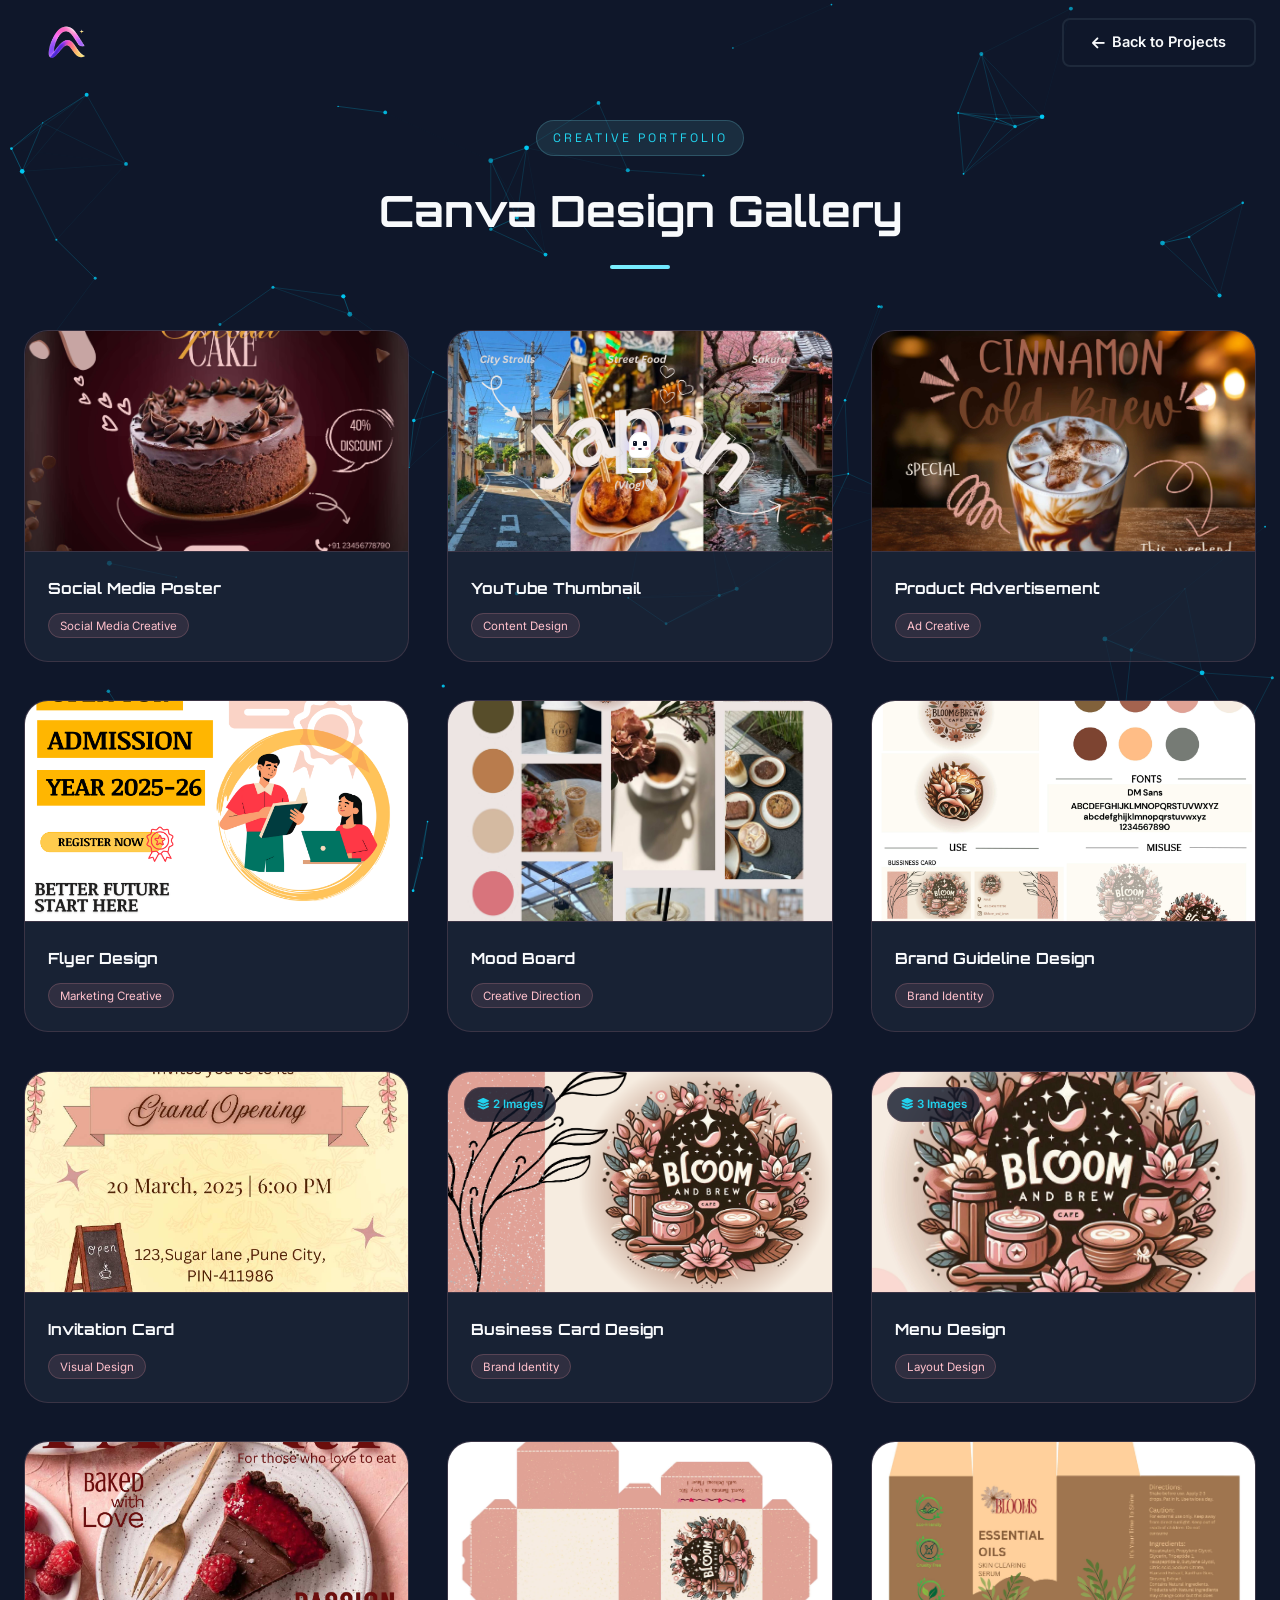
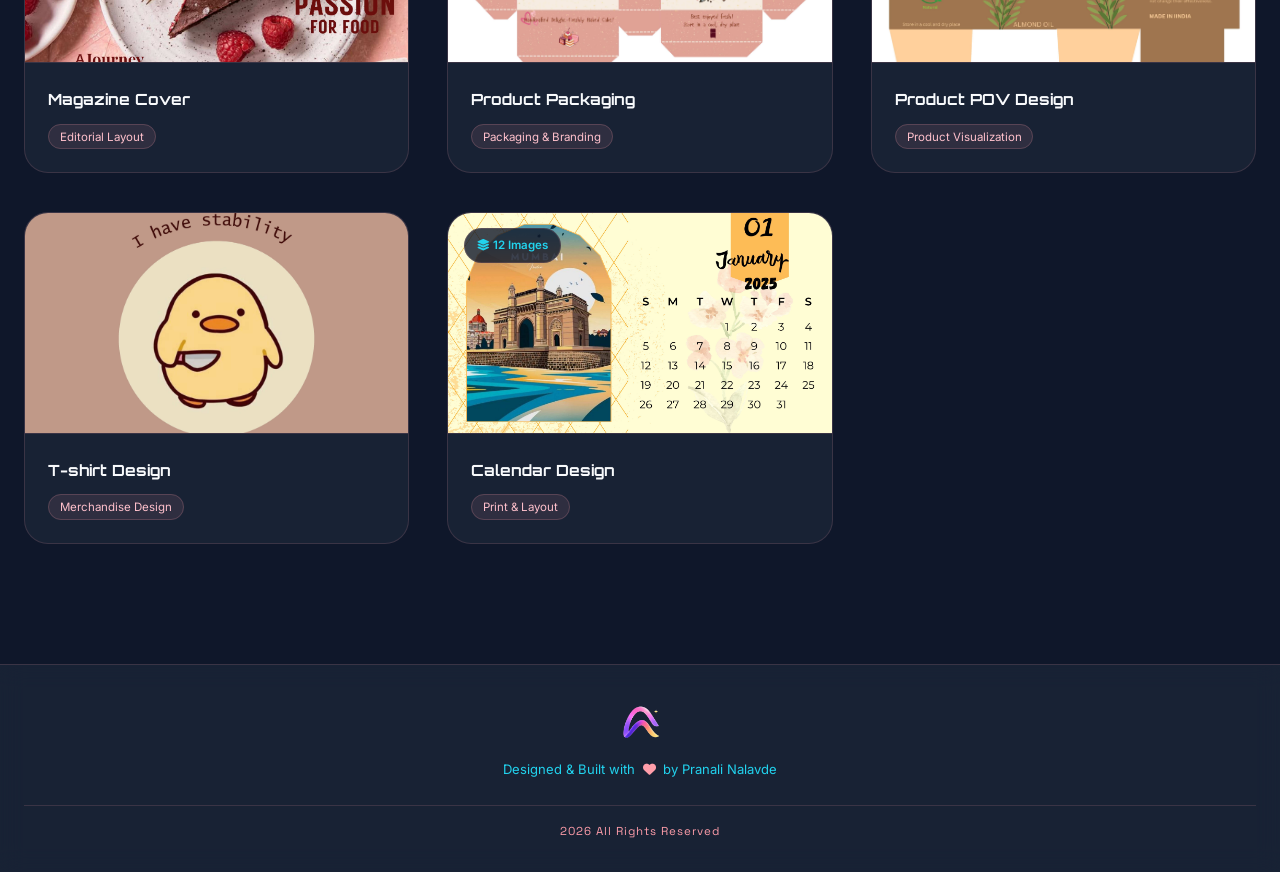
==== commit 10d63949: "Updated logo" ====
--- a/canva.html
+++ b/canva.html
@@ -15,10 +15,7 @@
       href="https://cdnjs.cloudflare.com/ajax/libs/font-awesome/6.5.1/css/all.min.css"
     />
     <link href="https://unpkg.com/aos@2.3.1/dist/aos.css" rel="stylesheet" />
-    <link
-      rel="icon"
-      href="data:image/svg+xml,<svg xmlns=%22http://www.w3.org/2000/svg%22 viewBox=%220 0 100 100%22><rect width=%22100%22 height=%22100%22 rx=%2220%22 fill=%22%230f172a%22/><text x=%2250%%22 y=%2250%%22 dominant-baseline=%22central%22 text-anchor=%22middle%22 fill=%22%237cf0ff%22 font-family=%22sans-serif%22 font-weight=%22bold%22 font-size=%2250%22>PN</text></svg>"
-    />
+    <link rel="icon" href="ALIRA2.png" />
     <link rel="stylesheet" href="style.css" />
     <link rel="stylesheet" href="canva.css" />
   </head>
@@ -29,9 +26,7 @@
     <nav id="navbar" class="navbar scrolled">
       <div class="nav-container">
         <a href="index.html" class="nav-logo">
-          <span class="logo-bracket"><</span>
-          <span class="logo-text">PN</span>
-          <span class="logo-bracket">/></span>
+          <img src="ALIRA.png" alt="ALIRA Logo" class="site-logo-img" />
         </a>
         <a href="index.html#projects" class="btn btn-secondary">
           <i class="fas fa-arrow-left"></i><span>Back to Projects</span>
@@ -443,9 +438,7 @@
         <div class="footer-top">
           <div class="footer-right">
             <div class="footer-logo">
-              <span class="logo-bracket"><</span>
-              <span class="logo-text">PN</span>
-              <span class="logo-bracket">/></span>
+              <img src="ALIRA.png" alt="ALIRA Logo" class="site-logo-img" />
             </div>
             <p class="footer-text">
               Designed & Built with <i class="fas fa-heart"></i> by Pranali
--- a/style.css
+++ b/style.css
@@ -130,7 +130,8 @@
 .loading-screen { position: fixed; top: 0; left: 0; width: 100%; height: 100%; background: var(--bg-primary); display: flex; align-items: center; justify-content: center; z-index: 9999; transition: opacity 0.5s ease, visibility 0.5s ease; }
 .loading-screen.hidden { opacity: 0; visibility: hidden; }
 .loading-container { text-align: center; }
-.loading-logo { font-family: var(--font-display); font-size: 3rem; font-weight: 700; margin-bottom: 2rem; color: var(--text-primary); }
+.loading-logo { display: flex; justify-content: center; align-items: center; margin-bottom: 2rem; }
+.loading-logo img { height: 60px; /* same as navbar logo */ width: auto; display: block; }
 .loading-logo .logo-bracket { color: var(--accent-cyan); }
 .loading-logo .logo-text { background: var(--gradient-primary); -webkit-background-clip: text; -webkit-text-fill-color: transparent; background-clip: text; }
 .loading-bar-container { width: 200px; height: 4px; background: var(--bg-secondary); border-radius: 2px; margin: 0 auto 1rem; overflow: hidden; }
@@ -1014,3 +1015,16 @@
         opacity: 0;
     }
 }
+
+/* Global Site Logo Style */
+.site-logo-img {
+    height: 40px;
+    width: auto;
+}
+
+/* Larger logo for navbar and footer */
+.nav-logo .site-logo-img,
+.footer-logo .site-logo-img {
+    height: 55px;
+}
+
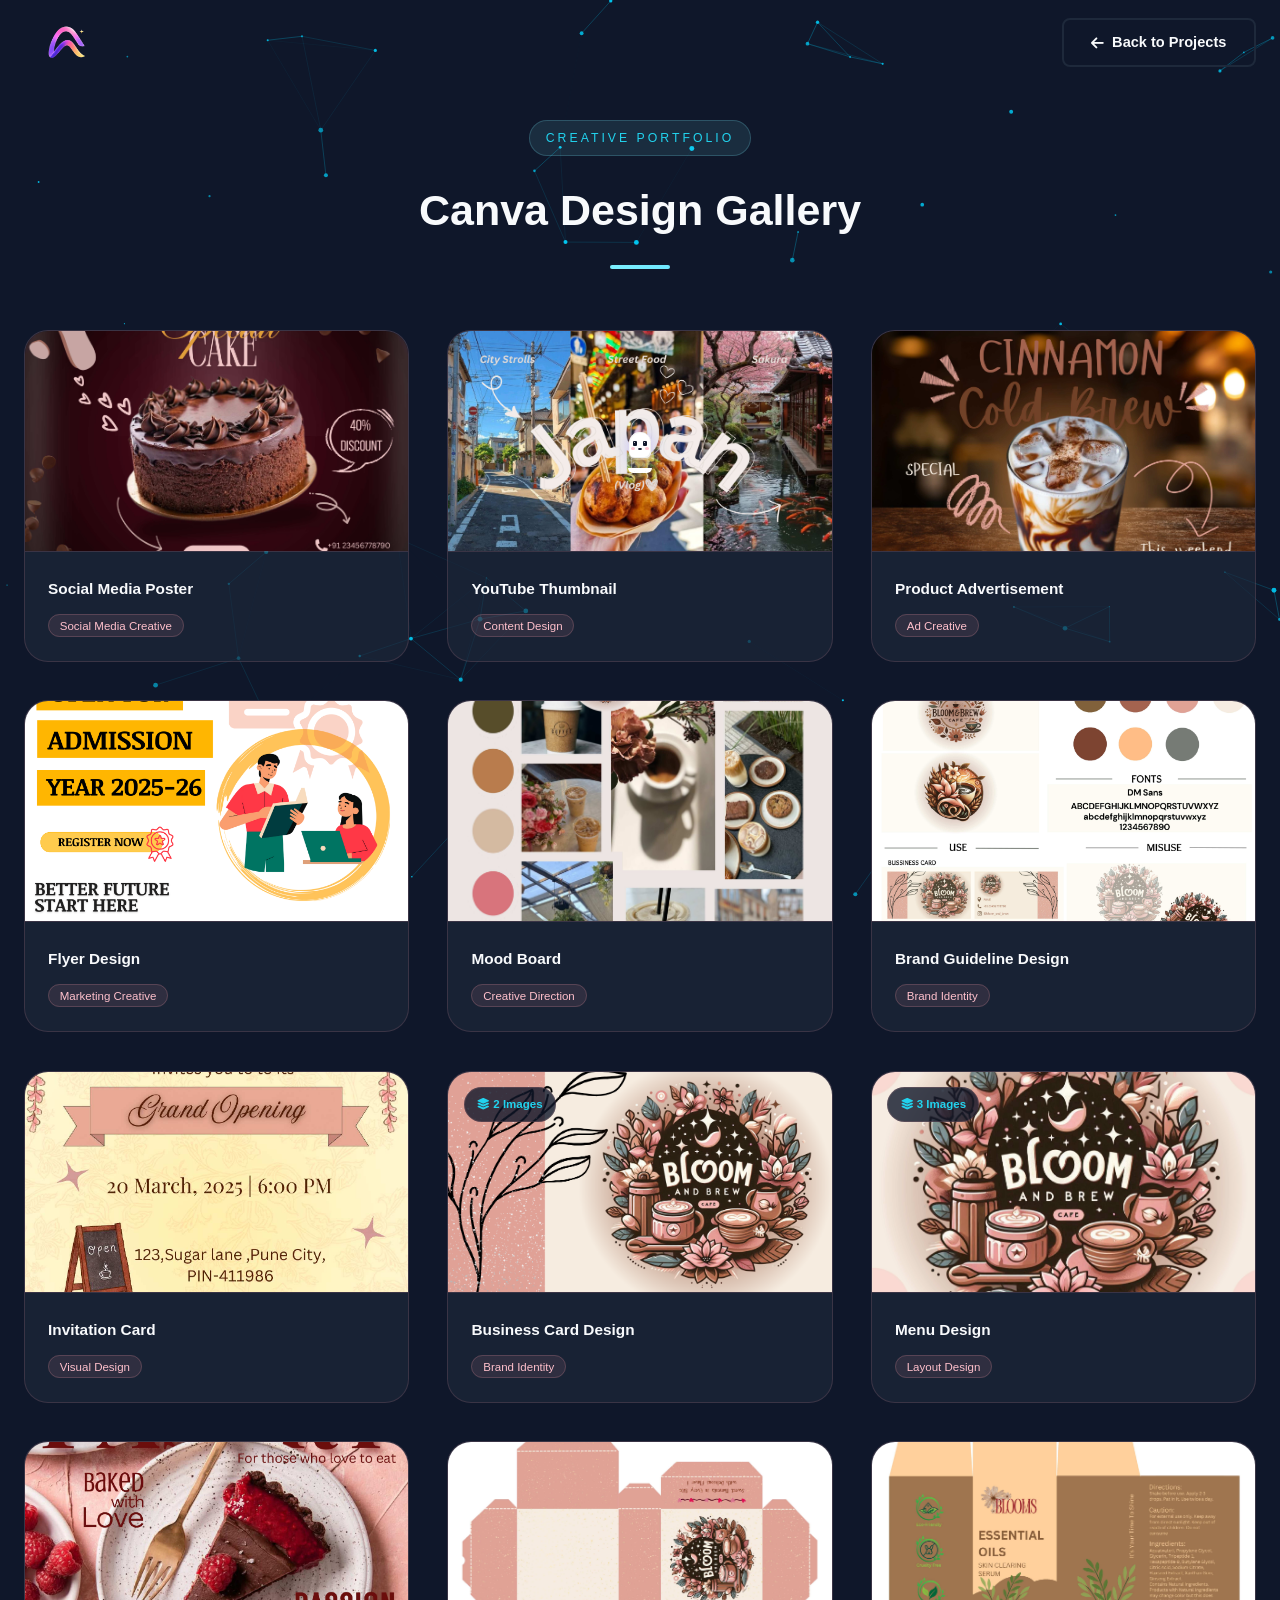
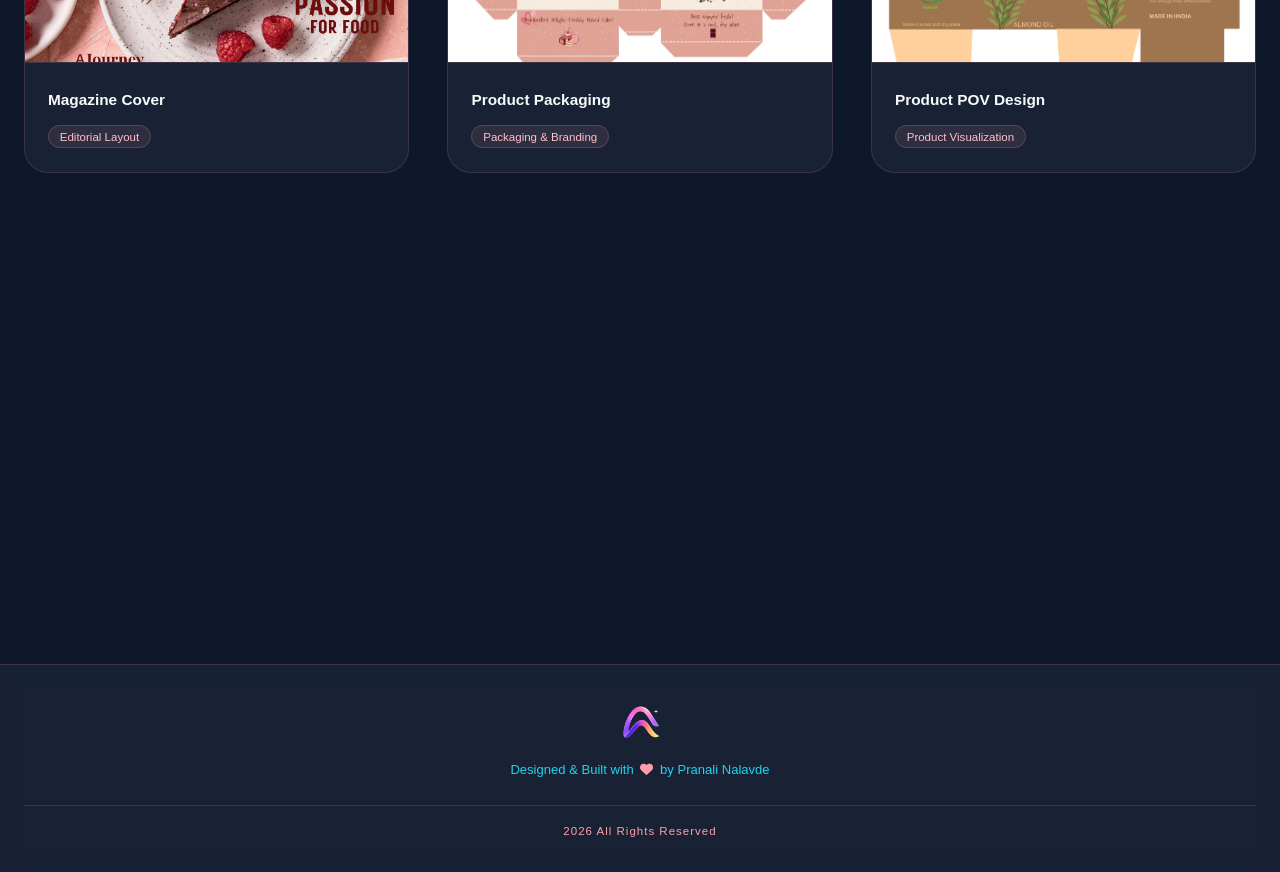
==== commit dbabbc2c: "project thumbnail buttons updated" ====
--- a/canva.html
+++ b/canva.html
@@ -60,7 +60,12 @@
               />
               <div class="card-overlay">
                 <i class="fas fa-search-plus"></i>
-                <span>View Project</span>
+                <a
+                  class="overlay-link"
+                  href="canva.html"
+                  aria-label="View Project"
+                  >View Project</a
+                >
               </div>
             </div>
             <div class="card-info">
--- a/style.css
+++ b/style.css
@@ -29,13 +29,13 @@
   --glass-border: rgba(255, 158, 170, 0.15);
   --glass-shadow: 0 8px 32px rgba(255, 158, 170, 0.15);
   --glass-blur: blur(12px);
-  --gradient-primary: linear-gradient(135deg, #667eea 0%, #764ba2 100%);
+  --gradient-primary: linear-gradient(135deg, #ff9eaa 0%, #ffc1cc 100%);
   --gradient-cyan: linear-gradient(135deg, #7cf0ff 0%, #6ee7ff 100%);
   --gradient-purple: linear-gradient(135deg, #b388ff 0%, #a855f7 100%);
   --gradient-pink: linear-gradient(135deg, #ff9eaa 0%, #ffc1cc 100%);
-  --font-primary: 'Inter', sans-serif;
-  --font-display: 'Orbitron', sans-serif;
-  --font-mono: 'Space Grotesk', monospace;
+  --font-primary: -apple-system, BlinkMacSystemFont, "SF Pro Display", "SF Pro Text", "Helvetica Neue", Helvetica, Arial, sans-serif;
+  --font-display: -apple-system, BlinkMacSystemFont, "SF Pro Display", "SF Pro Text", "Helvetica Neue", Helvetica, Arial, sans-serif;
+  --font-mono: -apple-system, BlinkMacSystemFont, "SF Pro Display", "SF Pro Text", "Helvetica Neue", Helvetica, Arial, sans-serif;
   --section-padding: clamp(60px, 10vw, 120px);
   --container-max: 1440px;
   --container-padding: 24px;
@@ -200,22 +200,10 @@
 .hero-section { min-height: 100vh; display: flex; align-items: center; padding: 120px var(--container-padding) var(--section-padding); position: relative; }
 .hero-container { max-width: var(--container-max); margin: 0 auto; display: grid; grid-template-columns: 1fr 1fr; gap: clamp(1.5rem, 3.2vw, 4rem); align-items: center; width: 100%; }
 
-@media screen and (max-width: 992px) {
-    .hero-container { grid-template-columns: 1fr; text-align: center; gap: 2.5rem; }
-    .hero-content { order: 2; }
-    .hero-visual { order: 1; margin-bottom: 2rem; }
-    .hero-description { margin: 0 auto 2.5rem; }
-    .hero-stats { justify-content: center; gap: 1.5rem; }
-    .hero-cta { justify-content: center; }
-}
-
-@media screen and (max-width: 480px) {
-    .hero-stats { flex-wrap: wrap; gap: 1rem; justify-content: center; }
-    .stat-item { width: 45%; }
-    .hero-cta { width: 100%; }
-    .hero-cta .btn { width: 100%; justify-content: center; }
-}
-
+/* Base Hero Styles (Desktop) */
+.hero-description { font-size: clamp(0.95rem, 2.1vw, 1.15rem); color: var(--text-secondary); max-width: 55ch; margin: 0 0 2.5rem 0; line-height: 1.8; font-weight: 300; }
+.hero-stats { display: flex; gap: clamp(1.2rem, 2.8vw, 2.5rem); margin-bottom: 2.5rem; justify-content: flex-start; }
+.stat-item { display: flex; flex-direction: column; align-items: flex-start; }
 
 .hero-badge { display: inline-flex; align-items: center; gap: 0.5rem; padding: 0.5rem 1rem; background: rgba(16, 185, 129, 0.1); border: 1px solid rgba(16, 185, 129, 0.3); border-radius: 20px; color: var(--accent-green); font-size: clamp(0.78rem, 1.2vw, 0.95rem); font-weight: 500; margin-bottom: 1.5rem; }
 .hero-title { margin-bottom: 1rem; }
@@ -240,26 +228,15 @@
   white-space: nowrap;
 }
 
-@media screen and (max-width: 480px) {
-  .hero-role { justify-content: flex-start; }
-  .hero-role .typing-text { max-width: 16ch; overflow: hidden; text-overflow: clip; }
-}
-
-
 .role-prefix { color: var(--text-muted); font-weight: 400; }
 .typing-text { font-family: var(--font-mono); color: var(--accent-cyan); font-weight: 600; min-width: 0; }
 .typing-cursor { color: var(--accent-cyan); animation: blink 1s step-end infinite; }
 @keyframes blink { 0%, 100% { opacity: 1; } 50% { opacity: 0; } }
-.hero-description { font-size: clamp(0.95rem, 2.1vw, 1.15rem); color: var(--text-secondary); max-width: 55ch; margin: 0 auto 2.5rem; line-height: 1.8; font-weight: 300; }
 .hero-stats { display: flex; gap: clamp(1.2rem, 2.8vw, 2.5rem); margin-bottom: 2.5rem; justify-content: flex-start; }
-@media (max-width: 992px) { .hero-stats { justify-content: center; } .hero-role { justify-content: center; } }
 
 .stat-item { display: flex; flex-direction: column; }
 .stat-number { font-family: var(--font-display); font-size: clamp(1.6rem, 4.2vw, 2rem); font-weight: 700; color: var(--accent-purple); line-height: 1; }
 .stat-label { font-size: 0.85rem; color: var(--text-muted); margin-top: 0.25rem; }
-.hero-cta { display: flex; gap: 1rem; flex-wrap: wrap; justify-content: flex-start; }
-@media (max-width: 992px) { .hero-cta { justify-content: center; } }
-
 
 /* Buttons */
 .btn { display: inline-flex; align-items: center; gap: 0.5rem; padding: 0.9rem 1.8rem; border-radius: var(--radius-sm); font-size: clamp(0.9rem, 1.6vw, 0.95rem); font-weight: 600; transition: all var(--transition-fast); cursor: pointer; border: none; font-family: inherit; line-height: 1.2; }
@@ -1022,9 +999,13 @@
     width: auto;
 }
 
+/* ============================================
+   PREMIUM HERO ENTRANCE ANIMATIONS
+   (intentionally removed to restore original behavior)
+   ============================================ */
+
 /* Larger logo for navbar and footer */
 .nav-logo .site-logo-img,
 .footer-logo .site-logo-img {
     height: 55px;
 }
-
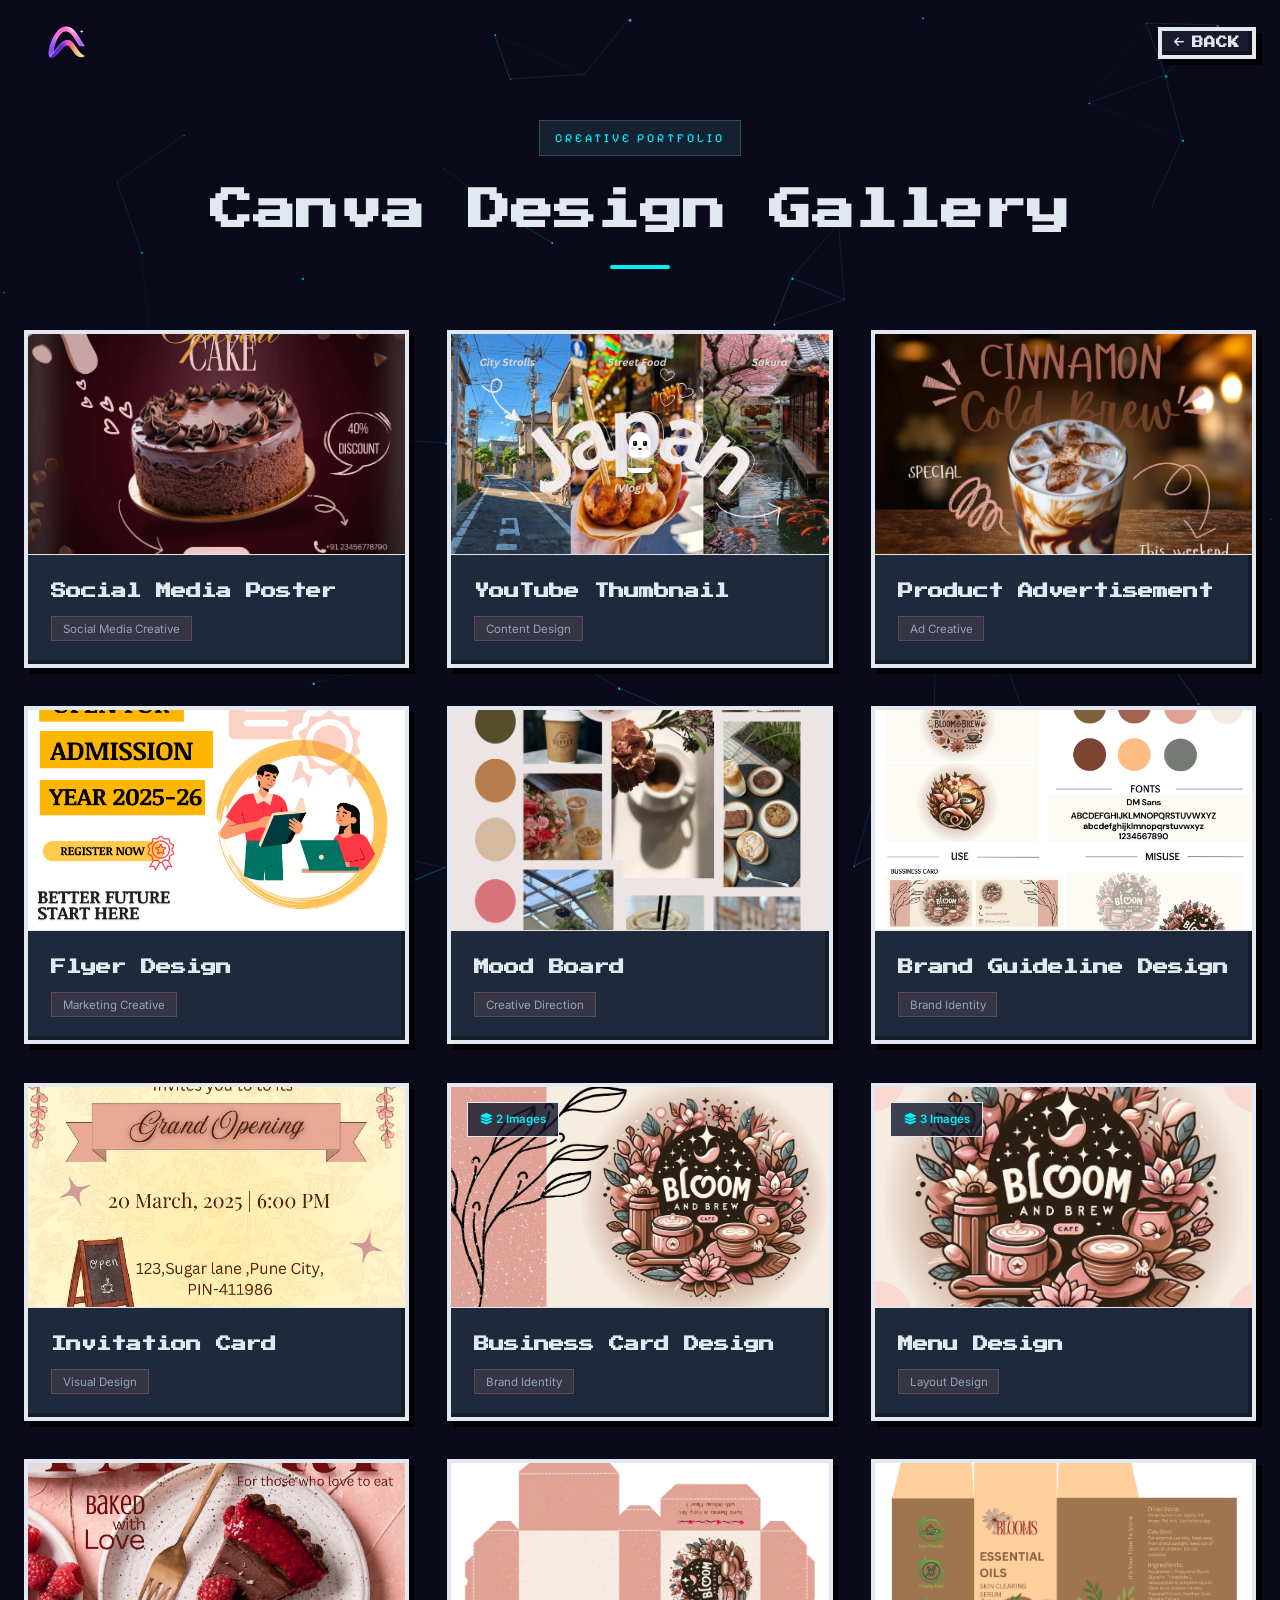
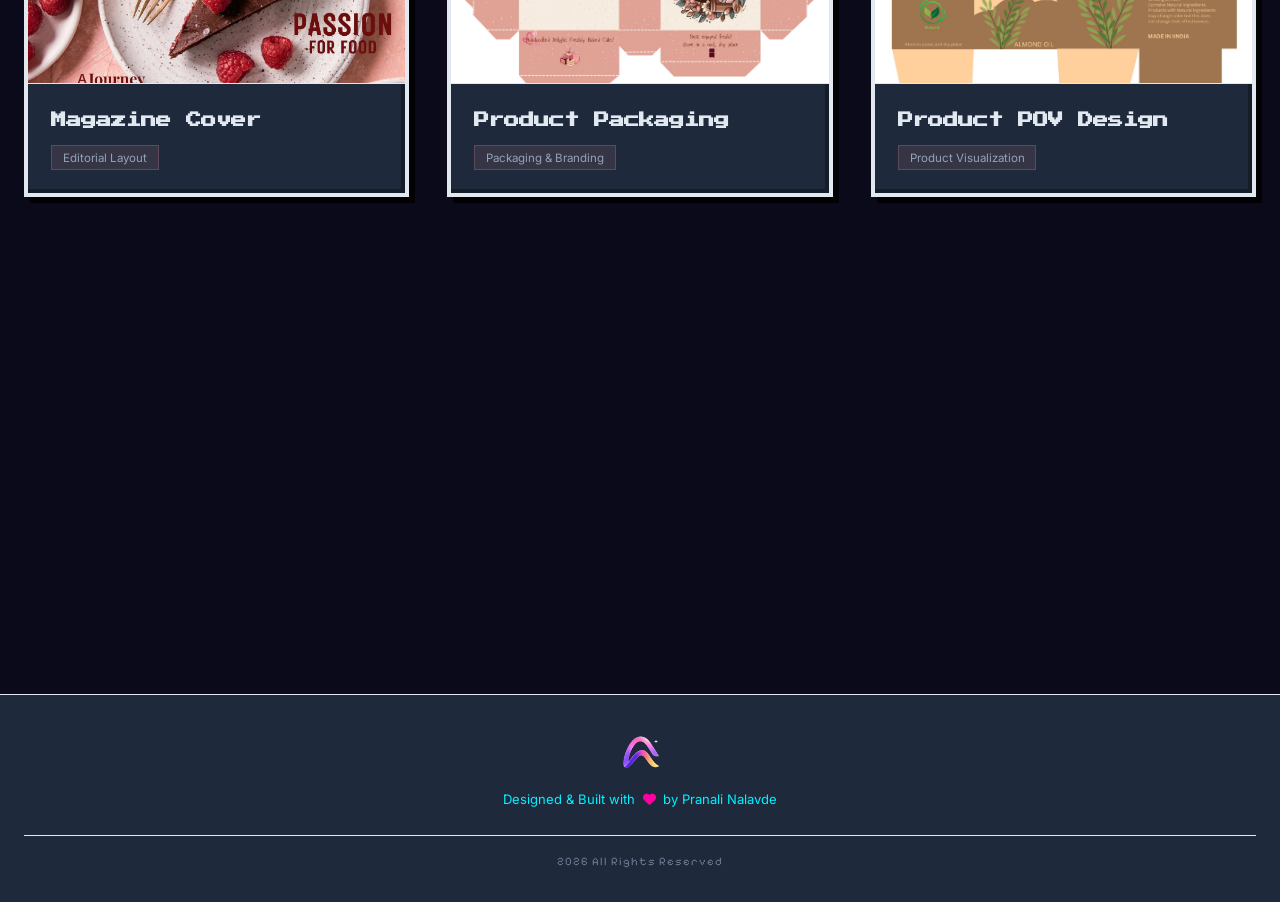
==== commit bdeca57a: "Updated portfolio" ====
--- a/canva.html
+++ b/canva.html
@@ -7,7 +7,7 @@
     <link rel="preconnect" href="https://fonts.googleapis.com" />
     <link rel="preconnect" href="https://fonts.gstatic.com" crossorigin />
     <link
-      href="https://fonts.googleapis.com/css2?family=Inter:wght@300;400;500;600;700&family=Orbitron:wght@400;500;600;700;800;900&family=Space+Grotesk:wght@300;400;500;600;700&display=swap"
+      href="https://fonts.googleapis.com/css2?family=Inter:wght@300;400;500;600;700&family=Pixelify+Sans:wght@400;500;600;700&family=Press+Start+2P&family=Silkscreen:wght@400;700&display=swap"
       rel="stylesheet"
     />
     <link
@@ -18,6 +18,17 @@
     <link rel="icon" href="ALIRA2.png" />
     <link rel="stylesheet" href="style.css" />
     <link rel="stylesheet" href="canva.css" />
+    <style>
+      /* Refine button sizes to be even smaller and reduce width */
+      .btn {
+        padding: 5px 12px !important;
+        font-size: 0.75rem !important;
+      }
+      .ctrl-btn,
+      .back-to-top {
+        transform: scale(0.75) !important;
+      }
+    </style>
   </head>
   <body class="gallery-page">
     <!-- Particle Background -->
@@ -29,7 +40,7 @@
           <img src="ALIRA.png" alt="ALIRA Logo" class="site-logo-img" />
         </a>
         <a href="index.html#projects" class="btn btn-secondary">
-          <i class="fas fa-arrow-left"></i><span>Back to Projects</span>
+          <i class="fas fa-arrow-left"></i><span>Back</span>
         </a>
       </div>
     </nav>
@@ -64,7 +75,7 @@
                   class="overlay-link"
                   href="canva.html"
                   aria-label="View Project"
-                  >View Project</a
+                  >View</a
                 >
               </div>
             </div>
@@ -87,7 +98,7 @@
               />
               <div class="card-overlay">
                 <i class="fas fa-search-plus"></i>
-                <span>View Project</span>
+                <span>View</span>
               </div>
             </div>
             <div class="card-info">
@@ -114,7 +125,7 @@
               />
               <div class="card-overlay">
                 <i class="fas fa-search-plus"></i>
-                <span>View Project</span>
+                <span>View</span>
               </div>
             </div>
             <div class="card-info">
@@ -132,7 +143,7 @@
               <img src="c/Flyer.png" alt="Flyer Design" loading="lazy" />
               <div class="card-overlay">
                 <i class="fas fa-search-plus"></i>
-                <span>View Project</span>
+                <span>View</span>
               </div>
             </div>
             <div class="card-info">
@@ -150,7 +161,7 @@
               <img src="c/Mood Board.jpg" alt="Mood Board" loading="lazy" />
               <div class="card-overlay">
                 <i class="fas fa-search-plus"></i>
-                <span>View Project</span>
+                <span>View</span>
               </div>
             </div>
             <div class="card-info">
@@ -177,7 +188,7 @@
               />
               <div class="card-overlay">
                 <i class="fas fa-search-plus"></i>
-                <span>View Project</span>
+                <span>View</span>
               </div>
             </div>
             <div class="card-info">
@@ -199,7 +210,7 @@
               />
               <div class="card-overlay">
                 <i class="fas fa-search-plus"></i>
-                <span>View Project</span>
+                <span>View</span>
               </div>
             </div>
             <div class="card-info">
@@ -227,7 +238,7 @@
               </div>
               <div class="card-overlay">
                 <i class="fas fa-images"></i>
-                <span>View Gallery</span>
+                <span>Gallery</span>
               </div>
             </div>
             <div class="card-info">
@@ -255,7 +266,7 @@
               </div>
               <div class="card-overlay">
                 <i class="fas fa-images"></i>
-                <span>View Gallery</span>
+                <span>Gallery</span>
               </div>
             </div>
             <div class="card-info">
@@ -282,7 +293,7 @@
               />
               <div class="card-overlay">
                 <i class="fas fa-search-plus"></i>
-                <span>View Project</span>
+                <span>View</span>
               </div>
             </div>
             <div class="card-info">
@@ -306,7 +317,7 @@
               />
               <div class="card-overlay">
                 <i class="fas fa-search-plus"></i>
-                <span>View Project</span>
+                <span>View</span>
               </div>
             </div>
             <div class="card-info">
@@ -330,7 +341,7 @@
               />
               <div class="card-overlay">
                 <i class="fas fa-search-plus"></i>
-                <span>View Project</span>
+                <span>View</span>
               </div>
             </div>
             <div class="card-info">
@@ -352,7 +363,7 @@
               />
               <div class="card-overlay">
                 <i class="fas fa-search-plus"></i>
-                <span>View Project</span>
+                <span>View</span>
               </div>
             </div>
             <div class="card-info">
@@ -380,7 +391,7 @@
               </div>
               <div class="card-overlay">
                 <i class="fas fa-images"></i>
-                <span>View Full Year</span>
+                <span>Year</span>
               </div>
             </div>
             <div class="card-info">
--- a/style.css
+++ b/style.css
@@ -5,45 +5,47 @@
 
 /* CSS Custom Properties - Dark Theme */
 :root {
-  --bg-primary: #0f172a;
-  --bg-secondary: #1e293b;
-  --bg-card: rgba(30, 41, 59, 0.7);
-  --text-primary: #f8fafc;
-  /* Soft Pink Futuristic Theme */
-  --text-secondary: #ffc1cc;
-  --text-muted: #ff9eaa;
-  --text-light: #ffb8c2;
-  /* Accent Colors - Pink/Purple/Cyan */
-  --accent-cyan: #22d3ee;
-  --accent-purple: #b388ff;
-  --accent-pink: #ff9eaa;
-  --accent-green: #10b981;
-  --accent-orange: #f59e0b;
-  --accent-red: #ff9eaa;
-  /* Pink Glow Effects */
-  --glow-pink: 0 0 20px rgba(255, 158, 170, 0.4);
-  --glow-cyan: 0 0 20px rgba(124, 240, 255, 0.3);
-  --glow-purple: 0 0 20px rgba(179, 136, 255, 0.3);
-  /* Glassmorphism with Pink Tint */
-  --glass-bg: rgba(30, 41, 59, 0.65);
-  --glass-border: rgba(255, 158, 170, 0.15);
-  --glass-shadow: 0 8px 32px rgba(255, 158, 170, 0.15);
-  --glass-blur: blur(12px);
-  --gradient-primary: linear-gradient(135deg, #ff9eaa 0%, #ffc1cc 100%);
-  --gradient-cyan: linear-gradient(135deg, #7cf0ff 0%, #6ee7ff 100%);
-  --gradient-purple: linear-gradient(135deg, #b388ff 0%, #a855f7 100%);
-  --gradient-pink: linear-gradient(135deg, #ff9eaa 0%, #ffc1cc 100%);
-  --font-primary: -apple-system, BlinkMacSystemFont, "SF Pro Display", "SF Pro Text", "Helvetica Neue", Helvetica, Arial, sans-serif;
-  --font-display: -apple-system, BlinkMacSystemFont, "SF Pro Display", "SF Pro Text", "Helvetica Neue", Helvetica, Arial, sans-serif;
-  --font-mono: -apple-system, BlinkMacSystemFont, "SF Pro Display", "SF Pro Text", "Helvetica Neue", Helvetica, Arial, sans-serif;
+  --bg-primary: #0a0a1a;
+  --bg-secondary: #1a1a2e;
+  --bg-card: #1e293b;
+  --text-primary: #e2e8f0;
+  --text-secondary: #94a3b8;
+  --text-muted: #64748b;
+  --text-light: #ffffff;
+  /* Pixel Accent Colors */
+  --accent-cyan: #00f0ff;
+  --accent-purple: #b026ff;
+  --accent-pink: #ff00a0;
+  --accent-green: #39ff14;
+  --accent-orange: #ffb000;
+  --accent-red: #ff3333;
+  /* Glow Effects */
+  --glow-pink: 0 0 10px rgba(255, 0, 160, 0.4);
+  --glow-cyan: 0 0 10px rgba(0, 240, 255, 0.4);
+  --glow-purple: 0 0 10px rgba(176, 38, 255, 0.4);
+  /* Pixel styling overrides Glassmorphism */
+  --glass-bg: #1e293b;
+  --glass-border: var(--text-primary);
+  --glass-shadow: 4px 4px 0 rgba(0,0,0,0.8);
+  --glass-blur: none;
+  --gradient-primary: var(--accent-cyan);
+  --gradient-cyan: var(--accent-cyan);
+  --gradient-purple: var(--accent-purple);
+  --gradient-pink: var(--accent-pink);
+  --font-primary: 'Inter', sans-serif;
+  --font-display: 'Press Start 2P', cursive;
+  --font-mono: 'Pixelify Sans', cursive;
   --section-padding: clamp(60px, 10vw, 120px);
   --container-max: 1440px;
   --container-padding: 24px;
-  --radius-sm: 8px;
-  --radius-md: 16px;
-  --radius-lg: 24px;
+  --radius-sm: 0px;
+  --radius-md: 0px;
+  --radius-lg: 0px;
   --transition-fast: 0.2s ease;
   --transition-normal: 0.3s ease;
+  --pixel-border: 4px solid var(--text-primary);
+  --pixel-shadow: 6px 6px 0px rgba(0, 0, 0, 0.8);
+  --pixel-shadow-hover: 2px 2px 0px rgba(0, 0, 0, 0.8);
 }
 
 /* Reset & Base */
@@ -83,7 +85,20 @@
   filter: brightness(1.05);
 }
 
-body { font-family: var(--font-primary); background: var(--bg-primary); color: var(--text-primary); line-height: 1.8; overflow-x: hidden; min-height: 100vh; }
+body { 
+  font-family: var(--font-primary); 
+  background-color: var(--bg-primary); 
+  background-image: radial-gradient(var(--bg-secondary) 2px, transparent 2px);
+  background-size: 8px 8px;
+  color: var(--text-primary); 
+  line-height: 1.8; 
+  overflow-x: hidden; 
+  min-height: 100vh; 
+}
+
+h1, h2, h3, h4, h5, h6, .btn, .level-tag, .terminal-body, .skill-level {
+  -webkit-font-smoothing: antialiased;
+}
 
 
 /* Avoid browser text-size adjustments that can break designed type scaling */
@@ -148,7 +163,7 @@
 .nav-logo .logo-bracket { color: var(--accent-cyan); }
 .nav-logo .logo-text { background: var(--gradient-primary); -webkit-background-clip: text; -webkit-text-fill-color: transparent; background-clip: text; }
 .nav-menu { display: flex; gap: 0.5rem; }
-.nav-link { display: flex; align-items: center; gap: 0.5rem; padding: 0.6rem 1rem; color: var(--text-secondary); font-size: 0.9rem; font-weight: 500; border-radius: var(--radius-sm); transition: all var(--transition-fast); }
+.nav-link { display: flex; align-items: center; gap: 0.5rem; padding: 0.6rem 1rem; color: var(--text-secondary); font-family: var(--font-display); text-transform: uppercase; font-size: 0.7rem; font-weight: 500; border-radius: var(--radius-sm); transition: all var(--transition-fast); }
 .nav-link:hover, .nav-link.active { color: var(--accent-cyan); background: rgba(34, 211, 238, 0.1); }
 .nav-link i { font-size: 0.85rem; }
 .nav-toggle { display: none; flex-direction: column; gap: 5px; cursor: pointer; padding: 5px; }
@@ -184,7 +199,7 @@
     }
 
     .nav-menu.active { right: 0; }
-    .nav-link { font-size: 1.2rem; padding: 1rem 2rem; width: 80%; justify-content: center; }
+    .nav-link { font-size: 0.9rem; padding: 1rem 2rem; width: 80%; justify-content: center; }
 }
 
 /* ============================================
@@ -239,12 +254,15 @@
 .stat-label { font-size: 0.85rem; color: var(--text-muted); margin-top: 0.25rem; }
 
 /* Buttons */
-.btn { display: inline-flex; align-items: center; gap: 0.5rem; padding: 0.9rem 1.8rem; border-radius: var(--radius-sm); font-size: clamp(0.9rem, 1.6vw, 0.95rem); font-weight: 600; transition: all var(--transition-fast); cursor: pointer; border: none; font-family: inherit; line-height: 1.2; }
-
-.btn-primary { background: var(--gradient-cyan); color: white; box-shadow: 0 4px 15px rgba(124, 240, 255, 0.3); }
-.btn-primary:hover { transform: translateY(-2px); box-shadow: 0 6px 20px rgba(124, 240, 255, 0.4); }
-.btn-secondary { background: transparent; color: var(--text-primary); border: 2px solid var(--bg-secondary); }
-.btn-secondary:hover { border-color: var(--accent-cyan); color: var(--accent-cyan); transform: translateY(-2px); }
+.btn { display: inline-flex; align-items: center; gap: 0.5rem; padding: 0.9rem 1.8rem; border-radius: 0; font-size: 0.75rem; font-weight: 600; transition: all 0.1s; cursor: pointer; border: 4px solid #fff; box-shadow: inset -4px -4px 0px rgba(0,0,0,0.3), var(--pixel-shadow); font-family: var(--font-display); line-height: 1.2; text-transform: uppercase; }
+
+.btn-primary { background: var(--accent-cyan); color: #000; }
+.btn-primary:hover { filter: brightness(1.1); transform: translate(-2px, -2px); box-shadow: inset -4px -4px 0px rgba(0,0,0,0.3), 8px 8px 0px rgba(0,0,0,0.8); }
+.btn-primary:active { transform: translate(4px, 4px); box-shadow: inset 4px 4px 0px rgba(0,0,0,0.3), 0px 0px 0px rgba(0,0,0,0.8); }
+
+.btn-secondary { background: var(--bg-secondary); color: var(--text-primary); border-color: var(--text-primary); }
+.btn-secondary:hover { background: var(--text-primary); color: var(--bg-secondary); transform: translate(-2px, -2px); box-shadow: inset -4px -4px 0px rgba(0,0,0,0.3), 8px 8px 0px rgba(0,0,0,0.8); }
+.btn-secondary:active { transform: translate(4px, 4px); box-shadow: inset 4px 4px 0px rgba(0,0,0,0.3), 0px 0px 0px rgba(0,0,0,0.8); }
 
 /* Profile Card */
 .hero-visual { display: flex; justify-content: center; position: relative; }
@@ -399,7 +417,7 @@
   .about-grid { grid-template-columns: 1fr; }
 }
 
-.dashboard-card { background: var(--glass-bg); -webkit-backdrop-filter: var(--glass-blur); backdrop-filter: var(--glass-blur); border: 1px solid var(--glass-border); border-radius: var(--radius-lg); box-shadow: var(--glass-shadow); overflow: hidden; }
+.dashboard-card { background: var(--glass-bg); border: var(--pixel-border); border-radius: 0; box-shadow: inset -4px -4px 0px rgba(0,0,0,0.3), var(--pixel-shadow); overflow: hidden; }
 
 .card-header { display: flex; align-items: center; gap: 1rem; padding: 1.5rem; border-bottom: 1px solid var(--glass-border); }
 .card-icon { 
@@ -457,8 +475,8 @@
 .category-header i { font-size: 1.3rem; color: var(--accent-cyan); }
 .category-header h3 { font-family: var(--font-display); font-size: 1.3rem; font-weight: 600; }
 .skills-grid { display: flex; flex-direction: column; gap: 1.25rem; }
-.skill-item { background: rgba(255, 158, 170, 0.08); padding: 1rem 1.25rem; border-radius: var(--radius-sm); border: 1px solid rgba(255, 158, 170, 0.15); transition: all var(--transition-fast); }
-.skill-item:hover { transform: translateX(5px); box-shadow: var(--glass-shadow); }
+.skill-item { background: rgba(255, 158, 170, 0.08); padding: 1rem 1.25rem; border-radius: 0; border: var(--pixel-border); box-shadow: inset -4px -4px 0px rgba(0,0,0,0.3), var(--pixel-shadow); transition: all var(--transition-fast); }
+.skill-item:hover { transform: translate(-2px, -2px); box-shadow: 8px 8px 0px rgba(0, 0, 0, 0.8); }
 .skill-info { display: flex; justify-content: space-between; align-items: center; margin-bottom: 0.75rem; }
 .skill-name { display: flex; align-items: center; gap: 0.5rem; font-weight: 600; font-size: 0.95rem; }
 .skill-name i { font-size: 1.1rem; }
@@ -469,8 +487,8 @@
 
 /* Soft Skills */
 .soft-skills-grid { display: grid; grid-template-columns: 1fr 1fr; gap: 1rem; }
-.soft-skill-card { background: rgba(255, 158, 170, 0.08); padding: 1.5rem; border-radius: var(--radius-md); border: 1px solid rgba(255, 158, 170, 0.15); text-align: center; transition: all var(--transition-fast); }
-.soft-skill-card:hover { transform: translateY(-5px); box-shadow: var(--glass-shadow); }
+.soft-skill-card { background: rgba(255, 158, 170, 0.08); padding: 1.5rem; border-radius: 0; border: var(--pixel-border); box-shadow: inset -4px -4px 0px rgba(0,0,0,0.3), var(--pixel-shadow); text-align: center; transition: all var(--transition-fast); }
+.soft-skill-card:hover { transform: translate(-4px, -4px); box-shadow: 10px 10px 0px rgba(0, 0, 0, 0.8); }
 .soft-skill-icon { width: 50px; height: 50px; background: var(--gradient-purple); border-radius: 50%; display: flex; align-items: center; justify-content: center; margin: 0 auto 1rem; color: white; font-size: 1.2rem; }
 .soft-skill-card h4 { font-size: 0.95rem; font-weight: 600; margin-bottom: 0.75rem; color: var(--text-primary); }
 .soft-skill-bar { height: 6px; background: var(--bg-secondary); border-radius: 3px; overflow: hidden; }
@@ -496,12 +514,10 @@
 
 .mission-card { 
     background: var(--glass-bg); 
-    -webkit-backdrop-filter: var(--glass-blur); 
-    backdrop-filter: var(--glass-blur); 
-    border: 1px solid var(--glass-border); 
-    border-radius: var(--radius-lg); 
+    border: var(--pixel-border); 
+    border-radius: 0; 
     overflow: hidden; 
-    box-shadow: var(--glass-shadow); 
+    box-shadow: inset -4px -4px 0px rgba(0,0,0,0.3), var(--pixel-shadow); 
     transition: all var(--transition-normal);
     display: flex;
     flex-direction: column;
@@ -516,7 +532,7 @@
 }
 
 
-.mission-card:hover { transform: translateY(-10px); box-shadow: 0 20px 40px rgba(31, 38, 135, 0.15); }
+.mission-card:hover { transform: translate(-4px, -4px); box-shadow: 10px 10px 0px rgba(0, 0, 0, 0.8); }
 .mission-header { display: flex; justify-content: space-between; align-items: center; padding: 1.25rem; border-bottom: 1px solid var(--glass-border); background: rgba(255, 158, 170, 0.1); }
 .mission-level { display: flex; align-items: center; gap: 0.75rem; }
 .level-tag { 
@@ -607,7 +623,7 @@
    ============================================ */
 .internship-section { padding: var(--section-padding) var(--container-padding); max-width: var(--container-max); margin: 0 auto; }
 .internship-container { max-width: 900px; margin: 0 auto; }
-.internship-card { background: var(--glass-bg); -webkit-backdrop-filter: var(--glass-blur); backdrop-filter: var(--glass-blur); border: 1px solid var(--glass-border); border-radius: var(--radius-lg); overflow: hidden; box-shadow: var(--glass-shadow); }
+.internship-card { background: var(--glass-bg); border: var(--pixel-border); border-radius: 0; overflow: hidden; box-shadow: var(--pixel-shadow); }
 
 @media screen and (max-width: 768px) {
     .internship-header { flex-direction: column; align-items: flex-start; }
@@ -654,7 +670,7 @@
    ============================================ */
 .contact-section { padding: var(--section-padding) var(--container-padding); max-width: var(--container-max); margin: 0 auto; }
 .contact-container { max-width: 700px; margin: 0 auto; }
-.terminal-card { background: #1e293b; border-radius: var(--radius-md); overflow: hidden; box-shadow: 0 20px 50px rgba(0, 0, 0, 0.2); border: 1px solid rgba(255, 255, 255, 0.1); }
+.terminal-card { background: #1e293b; border-radius: 0; overflow: hidden; box-shadow: var(--pixel-shadow); border: var(--pixel-border); }
 .terminal-header { display: flex; align-items: center; gap: 1rem; padding: 0.75rem 1rem; background: rgba(255, 255, 255, 0.05); border-bottom: 1px solid rgba(255, 255, 255, 0.1); position: relative; }
 .terminal-buttons { display: flex; gap: 0.5rem; }
 .term-btn { width: 12px; height: 12px; border-radius: 50%; }
@@ -1009,3 +1025,136 @@
 .footer-logo .site-logo-img {
     height: 55px;
 }
+/* Pixel Art Force Square Corners */
+.badge, .hero-badge, .level-tag, .tag, .tech-tag, .internship-badge, .status-tag, .card-status, .section-tag, .xp-bar, .xp-fill, .skill-bar, .skill-fill, .soft-skill-bar, .soft-skill-fill, .loading-bar-container, .loading-bar, .nav-link, .about-item, .learning-item, .tech-item {
+    border-radius: 0 !important;
+}
+.float-badge {
+    border-radius: 0 !important;
+    border: var(--pixel-border);
+    box-shadow: var(--pixel-shadow);
+}
+.soft-skill-icon {
+    border-radius: 0 !important;
+    border: var(--pixel-border);
+}
+.edu-marker {
+    border-radius: 0 !important;
+}
+.company-logo, .contact-icon, .copy-btn {
+    border-radius: 0 !important;
+}
+.toast-notification {
+    border-radius: 0 !important;
+    border: var(--pixel-border);
+    box-shadow: var(--pixel-shadow);
+}
+.btn, .view-btn, .btn-mission {
+    border-radius: 0 !important;
+    border: var(--pixel-border);
+    box-shadow: inset -4px -4px 0px rgba(0,0,0,0.3), var(--pixel-shadow);
+}
+.view-btn:hover, .btn-mission:hover {
+    transform: translate(-2px, -2px) !important;
+    box-shadow: inset -4px -4px 0px rgba(0,0,0,0.3), 8px 8px 0px rgba(0,0,0,0.8) !important;
+}
+.profile-level {
+    border-radius: 0 !important;
+    border: var(--pixel-border);
+}
+.image-count-badge {
+    border-radius: 0 !important;
+    border: var(--pixel-border);
+}
+.back-to-top {
+    border-radius: 0 !important;
+    border: var(--pixel-border);
+    box-shadow: inset -4px -4px 0px rgba(0,0,0,0.3), var(--pixel-shadow);
+}
+.back-to-top .progress-ring {
+    display: none;
+}
+
+
+
+/* Restore Native Cursor Near Scrollbar */
+body.show-native-cursor, 
+body.show-native-cursor * {
+    cursor: auto !important;
+}
+body.show-native-cursor a,
+body.show-native-cursor button,
+body.show-native-cursor .nav-link,
+body.show-native-cursor .btn {
+    cursor: pointer !important;
+}
+
+
+
+/* Restore Native Cursor Near Scrollbar Override */
+body:has(#custom-cursor).show-native-cursor, 
+body:has(#custom-cursor).show-native-cursor * {
+    cursor: auto !important;
+}
+body:has(#custom-cursor).show-native-cursor a,
+body:has(#custom-cursor).show-native-cursor button,
+body:has(#custom-cursor).show-native-cursor .nav-link,
+body:has(#custom-cursor).show-native-cursor .btn {
+    cursor: pointer !important;
+}
+
+
+
+/* Completely Override All Cursors */
+body.show-native-cursor,
+body.show-native-cursor *,
+body:has(#custom-cursor).show-native-cursor,
+body:has(#custom-cursor).show-native-cursor *,
+body:has(#custom-cursor).show-native-cursor a,
+body:has(#custom-cursor).show-native-cursor button,
+body:has(#custom-cursor).show-native-cursor .btn,
+body:has(#custom-cursor).show-native-cursor .contact-item,
+body:has(#custom-cursor).show-native-cursor .mission-card,
+body:has(#custom-cursor).show-native-cursor .gallery-card,
+body:has(#custom-cursor).show-native-cursor .card-inner,
+body:has(#custom-cursor).show-native-cursor .ctrl-btn,
+body:has(#custom-cursor).show-native-cursor .copy-btn {
+    cursor: auto !important;
+}
+body.show-native-cursor a,
+body.show-native-cursor button,
+body.show-native-cursor .nav-link,
+body.show-native-cursor .btn,
+body:has(#custom-cursor).show-native-cursor a,
+body:has(#custom-cursor).show-native-cursor button,
+body:has(#custom-cursor).show-native-cursor .nav-link,
+body:has(#custom-cursor).show-native-cursor .btn {
+    cursor: pointer !important;
+}
+
+
+
+/* Extra force for scrollbar cursor */
+@supports (scrollbar-color: var(--accent-pink) rgba(255, 255, 255, 0.1)) {
+    html {
+        scrollbar-color: var(--accent-pink) rgba(255, 255, 255, 0.1);
+    }
+}
+::-webkit-scrollbar {
+    width: 12px;
+}
+::-webkit-scrollbar-track {
+    background: rgba(255, 255, 255, 0.1);
+}
+::-webkit-scrollbar-thumb {
+    background-color: var(--accent-pink);
+    border: 2px solid rgba(255, 255, 255, 0.1);
+    border-radius: 10px;
+}
+@supports (scrollbar-gutter: stable) {
+    body {
+        scrollbar-gutter: stable;
+    }
+}
+
+
--- a/canva.css
+++ b/canva.css
@@ -22,19 +22,20 @@
 
 .gallery-card {
     background: var(--glass-bg);
-    border: 1px solid var(--glass-border);
-    border-radius: var(--radius-lg);
+    border: var(--pixel-border);
+    border-radius: 0;
     overflow: hidden;
     transition: all var(--transition-normal);
     position: relative;
     animation: float 4s ease-in-out infinite;
     animation-delay: calc(var(--delay, 0) * 1s);
+    box-shadow: inset -4px -4px 0px rgba(0,0,0,0.3), var(--pixel-shadow);
 }
 
 .gallery-card:hover {
-    transform: translateY(-10px);
+    transform: translate(-4px, -4px);
     border-color: var(--accent-pink);
-    box-shadow: var(--glass-shadow);
+    box-shadow: 10px 10px 0px rgba(0, 0, 0, 0.8);
 }
 
 .card-inner {
@@ -114,8 +115,8 @@
     right: 2rem;
 }
 
-.ctrl-btn { width: 50px; height: 50px; border-radius: 50%; background: var(--glass-bg); border: 1px solid var(--glass-border); color: white; cursor: pointer; display: flex; align-items: center; justify-content: center; font-size: 1.2rem; transition: all 0.2s; }
-.ctrl-btn:hover { background: var(--accent-cyan); color: var(--bg-primary); transform: scale(1.1); }
+.ctrl-btn { width: 50px; height: 50px; border-radius: 0; background: var(--glass-bg); border: var(--pixel-border); color: white; cursor: pointer; display: flex; align-items: center; justify-content: center; font-size: 1.2rem; transition: all 0.2s; box-shadow: inset -4px -4px 0px rgba(0,0,0,0.3), var(--pixel-shadow); }
+.ctrl-btn:hover { background: var(--accent-cyan); color: var(--bg-primary); transform: translate(-2px, -2px); box-shadow: inset -4px -4px 0px rgba(0,0,0,0.3), 8px 8px 0px rgba(0,0,0,0.8); }
 .close-btn:hover { background: var(--accent-pink); }
 
 /* Mobile & Tablet Optimizations */
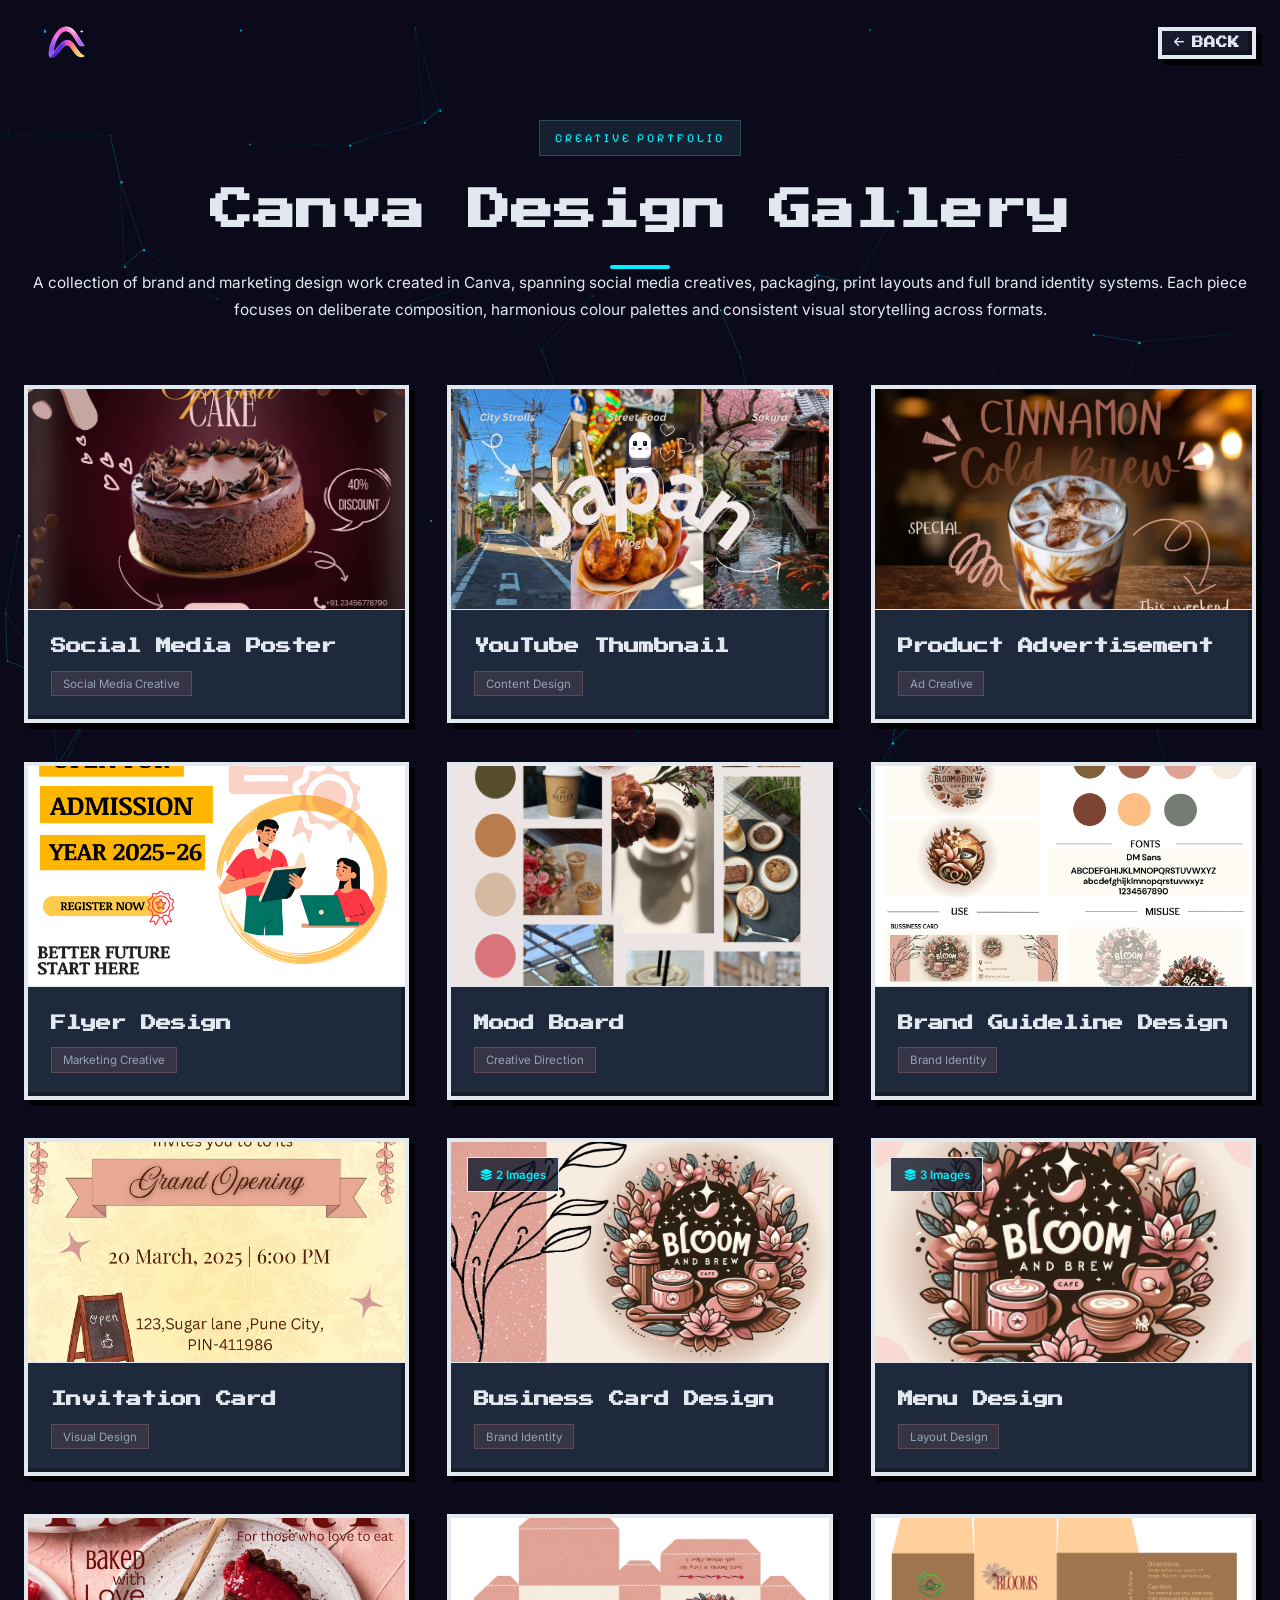
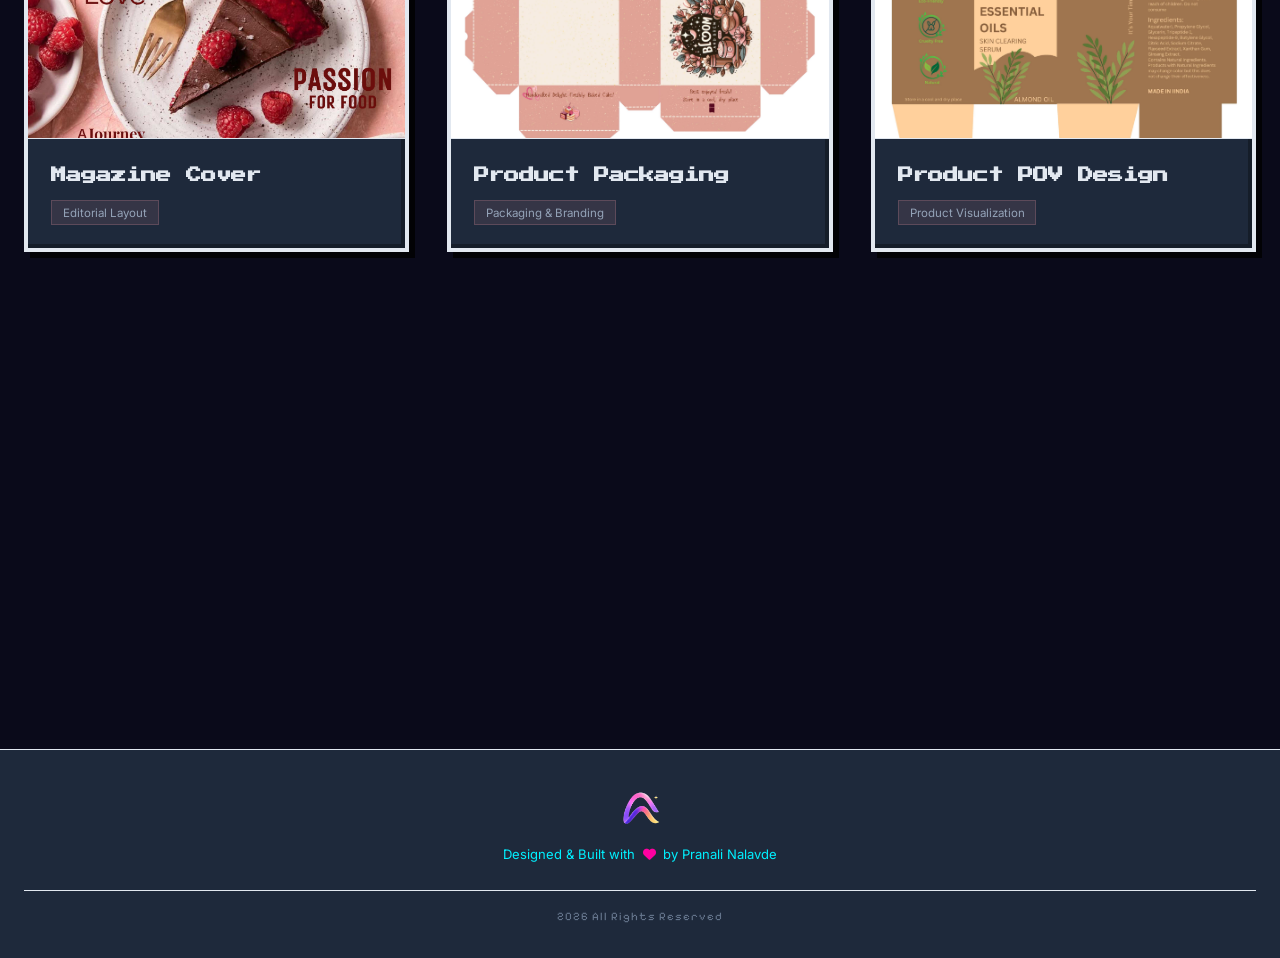
==== commit ae361dd2: "modified files" ====
--- a/canva.html
+++ b/canva.html
@@ -18,6 +18,7 @@
     <link rel="icon" href="ALIRA2.png" />
     <link rel="stylesheet" href="style.css" />
     <link rel="stylesheet" href="canva.css" />
+    <link rel="stylesheet" href="responsive.css" />
     <style>
       /* Refine button sizes to be even smaller and reduce width */
       .btn {
@@ -51,6 +52,13 @@
           <span class="section-tag">Creative Portfolio</span>
           <h2 class="section-title">Canva Design Gallery</h2>
           <div class="section-line"></div>
+          <p class="gallery-intro">
+            A collection of brand and marketing design work created in Canva,
+            spanning social media creatives, packaging, print layouts and full
+            brand identity systems. Each piece focuses on deliberate
+            composition, harmonious colour palettes and consistent visual
+            storytelling across formats.
+          </p>
         </div>
 
         <div class="gallery-grid" id="gallery-grid">
--- a/responsive.css
+++ b/responsive.css
@@ -0,0 +1,237 @@
+/* ==========================================================================
+   responsive.css  —  RESPONSIVE OVERRIDE LAYER
+   --------------------------------------------------------------------------
+   Load this file LAST on every page (after style.css and the page-specific
+   stylesheet). Every rule lives inside a max-width media query, so the
+   desktop layout (>= 993px) is rendered EXACTLY as before — nothing here
+   touches it. Smaller screens get progressively adjusted.
+
+   Pages covered:
+     index.html      -> uses style.css        (.hero-*, .about-*, .skills-*,
+                                                .projects-*, .internship-*,
+                                                .contact-*, .footer-*)
+     case-study.html -> uses case-study.css   (.study-hero-modern, .hero-layout,
+                                                grids, .sol-block, .mockup-alt-row...)
+     smarket.html    -> uses smarket.css      (.gallery-*, .lightbox-*, .card-*)
+     canva.html      -> uses canva.css        (.gallery-*, .lightbox-*, .card-*)
+
+   Breakpoint tiers (max-width):
+     1200  large laptop      992  tablet portrait / nav collapse point
+     1024  small laptop      768  large phone / small tablet
+      900  ---                600  phone
+      480  small phone        380  very small phone
+   ========================================================================== */
+
+
+/* ==========================================================================
+   1200px — large laptops
+   Light touch: pull the hero columns a little closer, nothing structural.
+   ========================================================================== */
+@media screen and (max-width: 1200px) {
+  /* index hero — keep two columns but tighten the gap so the profile card
+     doesn't crowd the copy on narrower laptops */
+  .hero-container { gap: clamp(1.25rem, 2.6vw, 3rem); }
+
+  /* case study — slightly tighter section gutters */
+  .modern-section,
+  .modern-section.wide { padding-left: 36px; padding-right: 36px; }
+}
+
+
+/* ==========================================================================
+   1024px — small laptops / landscape tablets
+   ========================================================================== */
+@media screen and (max-width: 1024px) {
+  /* index — begin easing hero vertical rhythm */
+  .hero-section { padding-top: 116px; }
+
+  /* projects move to a slightly tighter 2-up before they stack at 768 */
+  .projects-container { gap: clamp(1.5rem, 3.5vw, 2.5rem); }
+
+  /* gallery (smarket / canva) — keep multi-column but never let a track be
+     wider than the viewport */
+  .gallery-grid {
+    grid-template-columns: repeat(auto-fill, minmax(min(100%, 300px), 1fr));
+    gap: 2rem;
+  }
+}
+
+
+/* ==========================================================================
+   992px — TABLET PORTRAIT  (the important one)
+   The mobile nav already engages here in style.css, so this is where the
+   index hero is refactored from a 2-column grid into a single centred column.
+   ========================================================================== */
+@media screen and (max-width: 992px) {
+
+  /* ---- index: HERO becomes a single centred column ---- */
+  .hero-section {
+    padding-top: 110px;
+    min-height: auto;            /* let content set the height once stacked */
+  }
+  .hero-container {
+    grid-template-columns: 1fr;  /* was 1fr 1fr — the core fix */
+    gap: 2.5rem;
+    justify-items: center;
+  }
+  .hero-content { text-align: center; width: 100%; max-width: 640px; }
+  .hero-role { justify-content: center; }
+  .hero-description { margin-left: auto; margin-right: auto; }
+  .hero-stats { justify-content: center; flex-wrap: wrap; }
+  .stat-item { align-items: center; }
+  .hero-cta {
+    display: flex;
+    flex-wrap: wrap;
+    justify-content: center;
+    gap: 1rem;
+  }
+  .hero-visual { width: 100%; }   /* card stays centred via existing justify-content */
+
+  /* ---- index: ABOUT + SKILLS stack a step earlier so the right-hand
+          column isn't squeezed on portrait tablets ---- */
+  .about-container { grid-template-columns: 1fr; }
+  .skills-container { grid-template-columns: 1fr; gap: 2rem; }
+
+  /* case study hero offsets are already removed at 992 in case-study.css;
+     nothing extra needed here. */
+}
+
+
+/* ==========================================================================
+   768px — LARGE PHONES / SMALL TABLETS
+   Most single-column stacking already happens here in the base files; this
+   tier handles spacing, type and overflow safety.
+   ========================================================================== */
+@media screen and (max-width: 768px) {
+
+  /* global section rhythm */
+  :root { --section-padding: clamp(48px, 12vw, 80px); }
+
+  /* ---- index ---- */
+  .hero-section { padding-top: 104px; }
+  .section-header { margin-bottom: 2.75rem; }
+
+  /* About: inner key/value grid to one column so values aren't clipped */
+  .about-grid { grid-template-columns: 1fr 1fr; }
+
+  /* Projects already 1-col at 768 in style.css; keep cards from over-widening */
+  .projects-container { gap: 2rem; }
+
+  /* Internship: header / footer already stack in style.css. Make sure the
+     footer wraps cleanly and learnings sit in one column. */
+  .internship-footer { gap: 0.75rem; }
+
+  /* Contact terminal: allow long values to wrap before the 480 tier */
+  .contact-value { word-break: break-word; }
+
+  /* ---- gallery (smarket / canva) ---- */
+  .gallery-section { padding-top: 100px; }
+  .gallery-grid {
+    grid-template-columns: repeat(auto-fill, minmax(min(100%, 280px), 1fr));
+    gap: 1.75rem;
+  }
+
+  /* ---- case study ----  (base file already covers most of 768) */
+  .project-summary { max-width: none; }
+  .lead-text { max-width: none; }
+}
+
+
+/* ==========================================================================
+   600px — PHONES
+   ========================================================================== */
+@media screen and (max-width: 600px) {
+
+  /* ---- index ---- */
+  /* Stats read better stacked vertically once space is tight */
+  .hero-stats { gap: 1.25rem 2rem; }
+
+  /* About key/value pairs to a single column */
+  .about-grid { grid-template-columns: 1fr; }
+
+  /* Education / internship tag rows wrap naturally; ensure markers don't
+     force overflow */
+  .edu-item { gap: 0.75rem; }
+
+  /* ---- gallery ---- */
+  .card-inner { height: 200px; }
+
+  /* ---- case study --- (base file handles wireframe grid + sol shots here) */
+}
+
+
+/* ==========================================================================
+   480px — SMALL PHONES
+   Reduce global gutters and finish stacking anything still side-by-side.
+   ========================================================================== */
+@media screen and (max-width: 480px) {
+
+  /* tighter global side padding everywhere that uses the token */
+  :root { --container-padding: 16px; }
+
+  /* ---- index hero ---- */
+  .hero-section { padding-top: 96px; }
+  .hero-title .name { font-size: clamp(2rem, 9vw, 2.6rem); }
+  .hero-cta { width: 100%; }
+  .hero-cta .btn { flex: 1 1 auto; justify-content: center; }
+
+  /* stat numbers a touch smaller so three items never overflow */
+  .stat-number { font-size: clamp(1.4rem, 7vw, 1.8rem); }
+
+  /* Contact terminal: base file already switches contact-item to column at
+     480; reinforce comfortable tap spacing */
+  .contact-item { gap: 0.5rem; }
+
+  /* Section titles scale down a notch (display font is wide) */
+  .section-title { font-size: clamp(1.5rem, 7.5vw, 2.2rem); }
+
+  /* ---- gallery ---- */
+  .gallery-section { padding-top: 92px; }
+  .card-inner { height: 190px; }
+  .lightbox-caption { font-size: 0.95rem; }
+
+  /* back-to-top sits a little inboard so it clears narrow content */
+  .back-to-top { bottom: 1.25rem; right: 1.25rem; }
+  .toast-notification { left: 1rem; right: 1rem; bottom: 1rem; max-width: none; }
+
+  /* ---- case study (base file covers most; add type safety) ---- */
+  .large-section-title { font-size: clamp(1.15rem, 6vw, 1.6rem); }
+  .lead-text { font-size: 1rem; }
+  .project-summary { font-size: 1rem; }
+  .outcome-content p { font-size: 1.05rem; }
+}
+
+
+/* ==========================================================================
+   380px — VERY SMALL PHONES
+   ========================================================================== */
+@media screen and (max-width: 380px) {
+
+  :root { --container-padding: 14px; }
+
+  /* ---- index ---- */
+  .hero-title .name { font-size: clamp(1.8rem, 9.5vw, 2.2rem); }
+  .hero-stats { gap: 1rem 1.5rem; }
+  .stat-label { font-size: 0.78rem; }
+  .nav-logo .site-logo-img,
+  .footer-logo .site-logo-img { height: 46px; }
+
+  /* ---- gallery ---- */
+  .gallery-grid { grid-template-columns: 1fr; }
+  .card-inner { height: 180px; }
+
+  /* ---- case study ---- */
+  .project-title { font-size: 1.35rem; }
+  .metric-pill { padding: 12px 16px; }
+  .metric-pill strong { font-size: 1.15rem; }
+}
+
+
+/* ==========================================================================
+   LANDSCAPE PHONES (short viewports)
+   A full-height hero is awkward when the phone is on its side; let it shrink.
+   ========================================================================== */
+@media screen and (max-height: 520px) and (orientation: landscape) {
+  .hero-section { min-height: auto; padding-top: 96px; padding-bottom: 48px; }
+  .scroll-indicator { display: none; }
+}
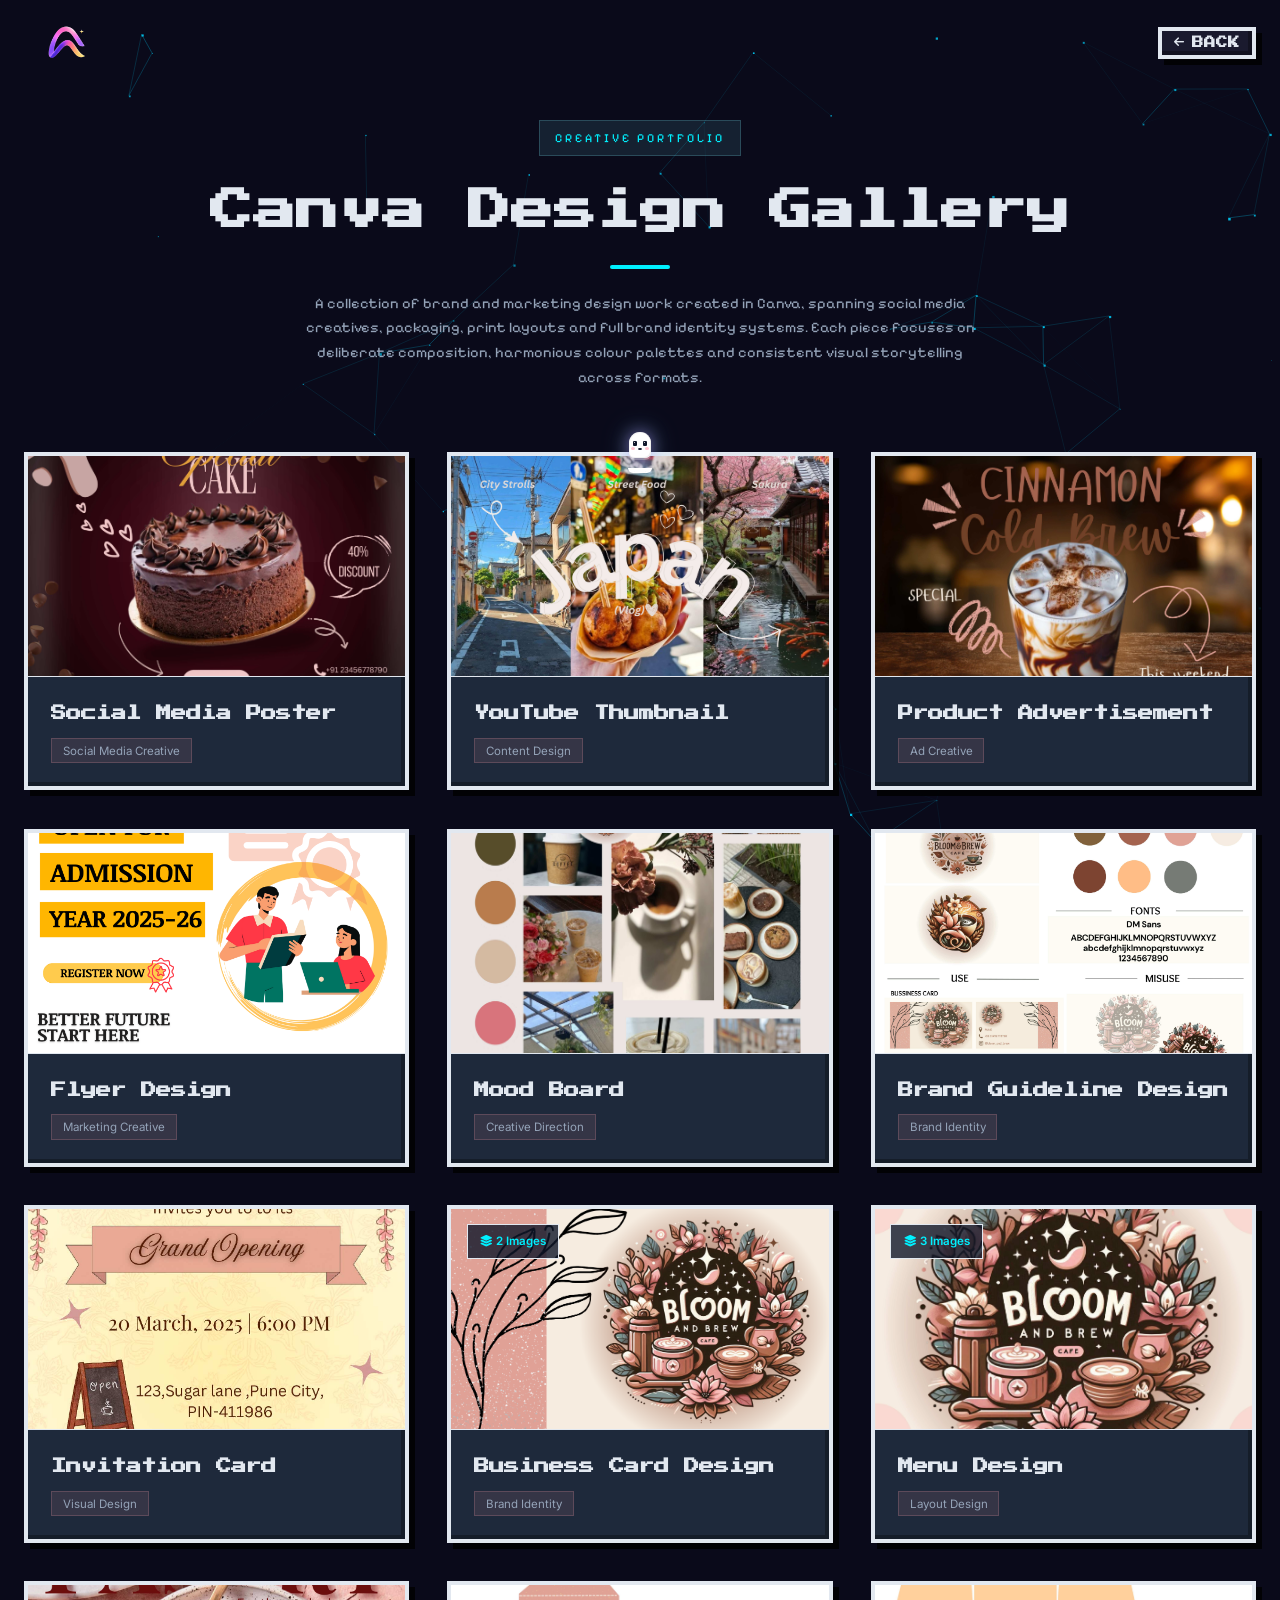
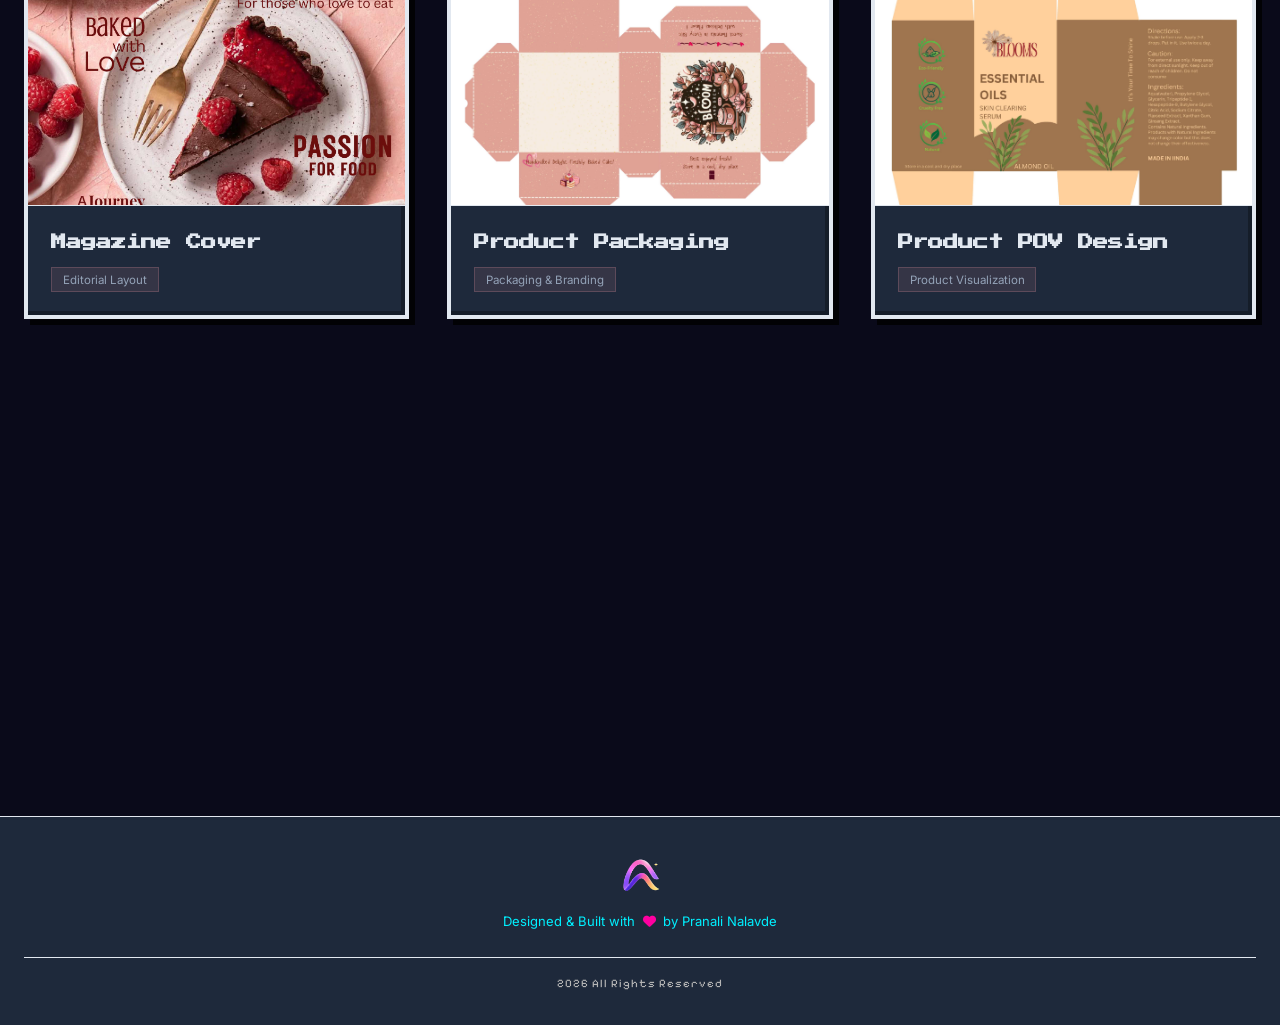
==== commit 801c75b8: "fix: cache-bust portfolio assets for cursor deployment" ====
--- a/canva.html
+++ b/canva.html
@@ -493,7 +493,7 @@
     </button>
 
     <script src="https://unpkg.com/aos@2.3.1/dist/aos.js"></script>
-    <script src="script.js"></script>
+    <script src="script.js?v=18ea292"></script>
     <!-- Reusing particle logic -->
     <script src="canva.js"></script>
 
--- a/style.css
+++ b/style.css
@@ -10,7 +10,7 @@
   --bg-card: #1e293b;
   --text-primary: #e2e8f0;
   --text-secondary: #94a3b8;
-  --text-muted: #64748b;
+  --text-muted: #7f8fa8;
   --text-light: #ffffff;
   /* Pixel Accent Colors */
   --accent-cyan: #00f0ff;
@@ -100,12 +100,8 @@
   -webkit-font-smoothing: antialiased;
 }
 
-
 /* Avoid browser text-size adjustments that can break designed type scaling */
 /* (intentionally left blank) */
-
-
-
 
 /* Mobile-first typography baseline */
 :root {
@@ -117,18 +113,6 @@
   max-width: 100%;
 }
 
-body:has(#custom-cursor) { cursor: none; }
-body:has(#custom-cursor) a, 
-body:has(#custom-cursor) button, 
-body:has(#custom-cursor) .btn,
-body:has(#custom-cursor) .contact-item,
-body:has(#custom-cursor) .mission-card,
-body:has(#custom-cursor) .gallery-card,
-body:has(#custom-cursor) .card-inner,
-body:has(#custom-cursor) .ctrl-btn,
-body:has(#custom-cursor) .copy-btn { 
-  cursor: none !important; 
-}
 a { text-decoration: none; color: inherit; }
 ul { list-style: none; }
 img { max-width: 100%; display: block; }
@@ -170,37 +154,6 @@
 .nav-toggle .bar { width: 25px; height: 2px; background: var(--text-primary); border-radius: 2px; transition: all var(--transition-fast); }
 
 /* Mobile Nav Transformation */
-@media screen and (max-width: 992px) {
-    .nav-toggle { display: flex; z-index: 1001; }
-
-    /* Avoid any overlap between logo and hamburger on very small screens */
-    .nav-logo { min-width: 0; }
-    .nav-toggle { flex-shrink: 0; }
-
-    .nav-toggle.active .bar:nth-child(1) { transform: translateY(7px) rotate(45deg); }
-    .nav-toggle.active .bar:nth-child(2) { opacity: 0; }
-    .nav-toggle.active .bar:nth-child(3) { transform: translateY(-7px) rotate(-45deg); }
-
-    .nav-menu {
-        position: fixed;
-        top: 0;
-        right: -100%;
-        width: 100%;
-        height: 100vh;
-        background: rgba(15, 23, 42, 0.95);
-        -webkit-backdrop-filter: blur(20px);
-        backdrop-filter: blur(20px);
-        flex-direction: column;
-        justify-content: center;
-        align-items: center;
-        gap: 2rem;
-        transition: right 0.4s cubic-bezier(0.77, 0, 0.175, 1);
-        z-index: 1000;
-    }
-
-    .nav-menu.active { right: 0; }
-    .nav-link { font-size: 0.9rem; padding: 1rem 2rem; width: 80%; justify-content: center; }
-}
 
 /* ============================================
    SECTION HEADER
@@ -268,7 +221,6 @@
 .hero-visual { display: flex; justify-content: center; position: relative; }
 .profile-card-3d { background: var(--glass-bg); -webkit-backdrop-filter: var(--glass-blur); backdrop-filter: var(--glass-blur); border: 1px solid var(--glass-border); border-radius: var(--radius-lg); padding: clamp(1.5rem, 3vw, 2.5rem) clamp(1.1rem, 2.6vw, 2rem); box-shadow: var(--glass-shadow); text-align: center; max-width: 320px; width: min(90%, 320px); transition: transform var(--transition-normal); position: relative; }
 
-
 .profile-rank-badge { position: absolute; top: 15px; left: 15px; background: rgba(30, 41, 59, 0.8); border: 1px solid rgba(255, 158, 170, 0.4); border-radius: var(--radius-sm); padding: 0.4rem 0.8rem; display: flex; align-items: center; gap: 0.5rem; font-family: var(--font-display); font-size: 0.7rem; font-weight: 700; color: var(--accent-pink); z-index: 10; box-shadow: 0 4px 15px rgba(255, 158, 170, 0.2); }
 .profile-rank-badge i { color: #f59e0b; }
 
@@ -280,7 +232,6 @@
   animation: avatarFloat 4s ease-in-out infinite;
   transform-style: preserve-3d;
 }
-
 
 @keyframes avatarFloat {
   0%, 100% { transform: translateY(0); }
@@ -381,17 +332,15 @@
     transform: translateY(-2px);
 }
 .profile-name { font-family: var(--font-display); font-size: 1.2rem; font-weight: 600; color: var(--text-primary); }
-.profile-class { font-size: 0.85rem; color: var(--text-muted); margin-bottom: 1rem; }
+.profile-class { color: #B5B5B5; margin-bottom: 1rem; }
 .xp-bar { height: 8px; background: var(--bg-secondary); border-radius: 4px; overflow: hidden; margin-bottom: 0.5rem; }
 .xp-fill { height: 100%; background: var(--gradient-cyan); border-radius: 4px; width: 0; transition: width 1s ease; }
 .xp-fill-75 { width: 75%; }
-.xp-text { font-size: 0.75rem; color: var(--text-muted); font-family: var(--font-mono); }
+.xp-text { font-size: 0.75rem; color: #B5B5B5; font-family: var(--font-mono); }
 
 /* Floating Badges */
 .floating-badges { position: absolute; width: 100%; height: 100%; top: 0; left: 0; pointer-events: none; }
 .float-badge { position: absolute; width: clamp(28px, 6vw, 45px); height: clamp(28px, 6vw, 45px); background: var(--glass-bg); -webkit-backdrop-filter: var(--glass-blur); backdrop-filter: var(--glass-blur); border: 1px solid var(--glass-border); border-radius: 50%; display: flex; align-items: center; justify-content: center; font-size: clamp(0.9rem, 2.2vw, 1.3rem); box-shadow: var(--glass-shadow); animation: float 2.4s ease-in-out infinite; animation-delay: var(--delay); }
-
-
 
 .float-badge:nth-child(1) { top: 10%; right: 10%; color: #e34c26; }
 .float-badge:nth-child(2) { top: 30%; left: 5%; color: #264de4; }
@@ -411,11 +360,6 @@
    ============================================ */
 .about-section { padding: var(--section-padding) var(--container-padding); max-width: var(--container-max); margin: 0 auto; }
 .about-container { display: grid; grid-template-columns: 1.5fr 1fr; gap: 2rem; }
-
-@media screen and (max-width: 768px) {
-  .about-container { grid-template-columns: 1fr; }
-  .about-grid { grid-template-columns: 1fr; }
-}
 
 .dashboard-card { background: var(--glass-bg); border: var(--pixel-border); border-radius: 0; box-shadow: inset -4px -4px 0px rgba(0,0,0,0.3), var(--pixel-shadow); overflow: hidden; }
 
@@ -456,7 +400,7 @@
 .edu-marker.completed { background: rgba(16, 185, 129, 0.1); color: var(--accent-green); border: 2px solid var(--accent-green); }
 .edu-marker:not(.completed) { background: rgba(124, 240, 255, 0.1); color: var(--accent-cyan); border: 2px solid var(--accent-cyan); animation: pulse 2s ease infinite; }
 .edu-content h4 { font-size: 1rem; font-weight: 600; color: var(--text-primary); margin-bottom: 0.3rem; }
-.edu-content p { font-size: 0.9rem; color: var(--text-muted); margin-bottom: 0.75rem; }
+.edu-content p { font-size: 0.9rem; color: #B5B5B5; margin-bottom: 0.75rem; }
 .edu-tags { display: flex; flex-wrap: wrap; gap: 0.5rem; }
 .tag { padding: 0.3rem 0.7rem; background: rgba(255, 158, 170, 0.1); border-radius: 15px; font-size: 0.75rem; color: var(--text-secondary); border: 1px solid rgba(255, 158, 170, 0.2); }
 
@@ -465,11 +409,6 @@
    ============================================ */
 .skills-section { padding: var(--section-padding) var(--container-padding); max-width: var(--container-max); margin: 0 auto; }
 .skills-container { display: grid; grid-template-columns: 1fr 1fr; gap: 3rem; }
-
-@media screen and (max-width: 768px) {
-  .skills-container { grid-template-columns: 1fr; }
-  .soft-skills-grid { grid-template-columns: repeat(auto-fit, minmax(150px, 1fr)); }
-}
 
 .category-header { display: flex; align-items: center; gap: 0.75rem; margin-bottom: 2rem; }
 .category-header i { font-size: 1.3rem; color: var(--accent-cyan); }
@@ -523,14 +462,6 @@
     flex-direction: column;
     height: 100%;
 }
-
-@media screen and (max-width: 768px) {
-    .projects-container { 
-        grid-template-columns: 1fr; 
-        max-width: 550px; /* Prevents cards from becoming too wide on mobile */
-    }
-}
-
 
 .mission-card:hover { transform: translate(-4px, -4px); box-shadow: 10px 10px 0px rgba(0, 0, 0, 0.8); }
 .mission-header { display: flex; justify-content: space-between; align-items: center; padding: 1.25rem; border-bottom: 1px solid var(--glass-border); background: rgba(255, 158, 170, 0.1); }
@@ -624,12 +555,6 @@
 .internship-section { padding: var(--section-padding) var(--container-padding); max-width: var(--container-max); margin: 0 auto; }
 .internship-container { max-width: 900px; margin: 0 auto; }
 .internship-card { background: var(--glass-bg); border: var(--pixel-border); border-radius: 0; overflow: hidden; box-shadow: var(--pixel-shadow); }
-
-@media screen and (max-width: 768px) {
-    .internship-header { flex-direction: column; align-items: flex-start; }
-    .learnings-grid { grid-template-columns: 1fr; }
-    .internship-footer { flex-direction: column; align-items: flex-start; }
-}
 
 .internship-header { display: flex; justify-content: space-between; align-items: center; padding: 1.5rem; border-bottom: 1px solid var(--glass-border); background: rgba(255, 158, 170, 0.1); gap: 1rem; }
 .company-info { display: flex; align-items: center; gap: 1rem; }
@@ -663,8 +588,6 @@
 .status-tag { display: flex; align-items: center; gap: 0.4rem; padding: 0.3rem 0.8rem; border-radius: 15px; font-size: 0.8rem; font-weight: 600; }
 .status-tag.success { background: rgba(16, 185, 129, 0.1); color: var(--accent-green); border: 1px solid rgba(16, 185, 129, 0.3); }
 
-
-
 /* ============================================
    CONTACT SECTION - TERMINAL
    ============================================ */
@@ -675,16 +598,6 @@
 .terminal-buttons { display: flex; gap: 0.5rem; }
 .term-btn { width: 12px; height: 12px; border-radius: 50%; }
 .term-btn.close { background: #7cf0ff; }
-
-@media screen and (max-width: 480px) {
-    .terminal-title { font-size: 0.7rem; }
-    .terminal-header { padding: 0.6rem 0.85rem; }
-    .terminal-body { padding: 1rem; }
-    .contact-item { flex-direction: column; align-items: flex-start; position: relative; padding: 0.85rem; }
-    .copy-btn { position: absolute; right: 0.75rem; top: 0.9rem; }
-    .contact-value { word-break: break-word; }
-}
-
 
 .term-btn.minimize { background: #f59e0b; }
 .term-btn.maximize { background: #10b981; }
@@ -696,9 +609,7 @@
 .cursor { color: var(--accent-cyan); }
 .cursor.blink { animation: blink 1s step-end infinite; }
 .terminal-output { margin-bottom: 1.5rem; }
-.output-line { margin-bottom: 0.5rem; color: var(--text-light); font-size: 0.9rem; }
 .success-msg { color: var(--accent-green); display: flex; align-items: center; gap: 0.5rem; }
-.info-text { color: var(--text-muted); }
 .contact-methods { display: flex; flex-direction: column; gap: 0.75rem; }
 .contact-item { display: flex; align-items: center; gap: 1rem; padding: 1rem; background: rgba(255, 255, 255, 0.03); border-radius: var(--radius-sm); border: 1px solid rgba(255, 255, 255, 0.05); transition: all var(--transition-fast); cursor: pointer; }
 .contact-item:hover { background: rgba(255, 255, 255, 0.06); border-color: rgba(124, 240, 255, 0.2); }
@@ -731,19 +642,12 @@
 .footer-text { color: var(--accent-cyan); font-size: 0.85rem; }
 .footer-text i { color: var(--accent-pink); margin: 0 0.2rem; }
 .footer-bottom { text-align: center; border-top: 1px solid var(--glass-border); padding-top: 1rem; }
-.footer-copy { color: var(--text-muted); font-size: 0.75rem; font-family: var(--font-mono); letter-spacing: 1px; }
-
-@media screen and (max-width: 768px) {
-    .footer-top { flex-direction: column; align-items: center; text-align: center; }
-    .footer-right { align-items: center; text-align: center; }
-    .footer-links { justify-content: center; gap: 1.5rem; }
-}
+.footer-copy { color: #B5B5B5; font-size: 0.75rem; font-family: var(--font-mono); letter-spacing: 1px; }
 
 /* ============================================
    TOAST NOTIFICATION
    ============================================ */
 .toast-notification { position: fixed; bottom: 2rem; right: 2rem; padding: 1rem 1.5rem; background: var(--glass-bg); -webkit-backdrop-filter: var(--glass-blur); backdrop-filter: var(--glass-blur); border: 1px solid var(--glass-border); border-radius: var(--radius-sm); box-shadow: var(--glass-shadow); display: flex; align-items: center; gap: 0.75rem; transform: translateX(150%); transition: transform 0.4s ease; z-index: 9999; max-width: calc(100vw - 2rem); }
-
 
 .toast-notification.show { transform: translateX(0); }
 .toast-notification i { color: var(--accent-green); }
@@ -765,6 +669,7 @@
     /* Soft lavender/cyan pastel glow for futuristic theme */
     filter: drop-shadow(0 0 8px rgba(179, 136, 255, 0.5)) drop-shadow(0 0 12px rgba(124, 240, 255, 0.3));
 }
+
 
 .ghost-body {
     position: absolute;
@@ -908,39 +813,8 @@
 }
 
 /* Hide on touch devices */
-@media (hover: none) and (pointer: coarse) {
-    .custom-cursor {
-        display: none !important;
-    }
-
-    /* Disable hover-driven motion that can feel glitchy on touch devices */
-    * { scroll-behavior: auto !important; }
-
-    body, a, button, [role="button"], input, select, textarea, .nav-link, .btn {
-        cursor: auto !important;
-    }
-    a, button, [role="button"], .nav-link, .btn {
-        cursor: pointer !important;
-    }
-
-    .profile-card-3d:hover .profile-image,
-    .mission-card:hover .mission-image img,
-    .mission-card:hover .mission-overlay,
-    .soft-skill-card:hover,
-    .skill-item:hover,
-    .profile-level:hover,
-    .view-btn:hover {
-        transform: none !important;
-        box-shadow: none !important;
-    }
-}
 
 /* Reduced motion for accessibility */
-@media (prefers-reduced-motion: reduce) {
-    * { animation-duration: 0.001ms !important; animation-iteration-count: 1 !important; transition-duration: 0.001ms !important; scroll-behavior: auto !important; }
-    .profile-card-3d:hover .profile-image { transform: none !important; }
-}
-
 
 /* ============================================
    GHOST CLICK EFFECT
@@ -1076,65 +950,6 @@
 }
 
 
-
-/* Restore Native Cursor Near Scrollbar */
-body.show-native-cursor, 
-body.show-native-cursor * {
-    cursor: auto !important;
-}
-body.show-native-cursor a,
-body.show-native-cursor button,
-body.show-native-cursor .nav-link,
-body.show-native-cursor .btn {
-    cursor: pointer !important;
-}
-
-
-
-/* Restore Native Cursor Near Scrollbar Override */
-body:has(#custom-cursor).show-native-cursor, 
-body:has(#custom-cursor).show-native-cursor * {
-    cursor: auto !important;
-}
-body:has(#custom-cursor).show-native-cursor a,
-body:has(#custom-cursor).show-native-cursor button,
-body:has(#custom-cursor).show-native-cursor .nav-link,
-body:has(#custom-cursor).show-native-cursor .btn {
-    cursor: pointer !important;
-}
-
-
-
-/* Completely Override All Cursors */
-body.show-native-cursor,
-body.show-native-cursor *,
-body:has(#custom-cursor).show-native-cursor,
-body:has(#custom-cursor).show-native-cursor *,
-body:has(#custom-cursor).show-native-cursor a,
-body:has(#custom-cursor).show-native-cursor button,
-body:has(#custom-cursor).show-native-cursor .btn,
-body:has(#custom-cursor).show-native-cursor .contact-item,
-body:has(#custom-cursor).show-native-cursor .mission-card,
-body:has(#custom-cursor).show-native-cursor .gallery-card,
-body:has(#custom-cursor).show-native-cursor .card-inner,
-body:has(#custom-cursor).show-native-cursor .ctrl-btn,
-body:has(#custom-cursor).show-native-cursor .copy-btn {
-    cursor: auto !important;
-}
-body.show-native-cursor a,
-body.show-native-cursor button,
-body.show-native-cursor .nav-link,
-body.show-native-cursor .btn,
-body:has(#custom-cursor).show-native-cursor a,
-body:has(#custom-cursor).show-native-cursor button,
-body:has(#custom-cursor).show-native-cursor .nav-link,
-body:has(#custom-cursor).show-native-cursor .btn {
-    cursor: pointer !important;
-}
-
-
-
-/* Extra force for scrollbar cursor */
 @supports (scrollbar-color: var(--accent-pink) rgba(255, 255, 255, 0.1)) {
     html {
         scrollbar-color: var(--accent-pink) rgba(255, 255, 255, 0.1);
@@ -1157,4 +972,3 @@
     }
 }
 
-
--- a/canva.css
+++ b/canva.css
@@ -74,8 +74,14 @@
     color: var(--text-primary);
 }
 
-.card-inner:hover .card-overlay {
+.card-inner:hover .card-overlay,
+.card-inner:focus-visible .card-overlay {
     opacity: 1;
+}
+
+.card-inner:focus-visible {
+    outline: 2px solid var(--accent-cyan);
+    outline-offset: 2px;
 }
 
 .card-overlay i { font-size: 2rem; color: var(--accent-cyan); }
@@ -120,17 +126,6 @@
 .close-btn:hover { background: var(--accent-pink); }
 
 /* Mobile & Tablet Optimizations */
-@media screen and (max-width: 768px) {
-    .nav-side-btn {
-        width: 44px;
-        height: 44px;
-        font-size: 1rem;
-    }
-    #lightbox-prev-btn { left: 0.5rem; }
-    #lightbox-next-btn { right: 0.5rem; }
-    .lightbox-controls { top: 1rem; right: 1rem; gap: 0.5rem; }
-    .ctrl-btn { width: 44px; height: 44px; }
-}
 
 .lightbox-content { 
     position: relative; 
@@ -274,4 +269,14 @@
     stroke-dasharray: 144.5; /* 2 * PI * r (23) */
     stroke-dashoffset: 144.5;
     filter: drop-shadow(0 0 5px var(--accent-cyan));
+}
+
+.gallery-intro {
+    max-width: 680px;
+    margin: 1.5rem auto 0;
+    text-align: center;
+    color: var(--text-secondary);
+    font-family: var(--font-mono);
+    font-size: 0.95rem;
+    line-height: 1.7;
 }
--- a/responsive.css
+++ b/responsive.css
@@ -1,4 +1,5 @@
 /* ==========================================================================
+
    responsive.css  —  RESPONSIVE OVERRIDE LAYER
    --------------------------------------------------------------------------
    Load this file LAST on every page (after style.css and the page-specific
@@ -23,6 +24,355 @@
    ========================================================================== */
 
 
+
+
+/* ##########################################################################
+   PART 1 — RULES MIGRATED FROM THE ORIGINAL FILES (unchanged)
+   ########################################################################## */
+
+/* ----- migrated from style.css ----- */
+@media screen and (max-width: 992px) {
+    .nav-toggle { display: flex; z-index: 1001; }
+
+    /* Avoid any overlap between logo and hamburger on very small screens */
+    .nav-logo { min-width: 0; }
+    .nav-toggle { flex-shrink: 0; }
+
+    .nav-toggle.active .bar:nth-child(1) { transform: translateY(7px) rotate(45deg); }
+    .nav-toggle.active .bar:nth-child(2) { opacity: 0; }
+    .nav-toggle.active .bar:nth-child(3) { transform: translateY(-7px) rotate(-45deg); }
+
+    .nav-menu {
+        position: fixed;
+        top: 0;
+        right: -100%;
+        width: 100%;
+        height: 100vh;
+        background: rgba(15, 23, 42, 0.95);
+        -webkit-backdrop-filter: blur(20px);
+        backdrop-filter: blur(20px);
+        flex-direction: column;
+        justify-content: center;
+        align-items: center;
+        gap: 2rem;
+        transition: right 0.4s cubic-bezier(0.77, 0, 0.175, 1);
+        z-index: 1000;
+    }
+
+    .nav-menu.active { right: 0; }
+    .nav-link { font-size: 0.9rem; padding: 1rem 2rem; width: 80%; justify-content: center; }
+}
+
+@media screen and (max-width: 768px) {
+  .about-container { grid-template-columns: 1fr; }
+  .about-grid { grid-template-columns: 1fr; }
+}
+
+@media screen and (max-width: 768px) {
+  .skills-container { grid-template-columns: 1fr; }
+  .soft-skills-grid { grid-template-columns: repeat(auto-fit, minmax(150px, 1fr)); }
+}
+
+@media screen and (max-width: 768px) {
+    .projects-container { 
+        grid-template-columns: 1fr; 
+        max-width: 550px; /* Prevents cards from becoming too wide on mobile */
+    }
+}
+
+@media screen and (max-width: 768px) {
+    .internship-header { flex-direction: column; align-items: flex-start; }
+    .learnings-grid { grid-template-columns: 1fr; }
+    .internship-footer { flex-direction: column; align-items: flex-start; }
+}
+
+@media screen and (max-width: 480px) {
+    .terminal-title { font-size: 0.7rem; }
+    .terminal-header { padding: 0.6rem 0.85rem; }
+    .terminal-body { padding: 1rem; }
+    .contact-item { flex-direction: column; align-items: flex-start; position: relative; padding: 0.85rem; }
+    .copy-btn { position: absolute; right: 0.75rem; top: 0.9rem; }
+    .contact-value { word-break: break-word; }
+}
+
+@media screen and (max-width: 768px) {
+    .footer-top { flex-direction: column; align-items: center; text-align: center; }
+    .footer-right { align-items: center; text-align: center; }
+    .footer-links { justify-content: center; gap: 1.5rem; }
+}
+
+@media (hover: none) and (pointer: coarse) {
+    .custom-cursor {
+        display: none !important;
+    }
+
+    /* Disable hover-driven motion that can feel glitchy on touch devices */
+    * { scroll-behavior: auto !important; }
+
+    body, a, button, [role="button"], input, select, textarea, .nav-link, .btn {
+        cursor: auto !important;
+    }
+    a, button, [role="button"], .nav-link, .btn {
+        cursor: pointer !important;
+    }
+
+    .profile-card-3d:hover .profile-image,
+    .mission-card:hover .mission-image img,
+    .mission-card:hover .mission-overlay,
+    .soft-skill-card:hover,
+    .skill-item:hover,
+    .profile-level:hover,
+    .view-btn:hover {
+        transform: none !important;
+        box-shadow: none !important;
+    }
+}
+
+@media (prefers-reduced-motion: reduce) {
+    * { animation-duration: 0.001ms !important; animation-iteration-count: 1 !important; transition-duration: 0.001ms !important; scroll-behavior: auto !important; }
+    .profile-card-3d:hover .profile-image { transform: none !important; }
+}
+
+
+/* ----- migrated from case-study.css ----- */
+@media (max-width: 1024px) {
+
+  .modern-section,
+  .modern-section.wide {
+    padding: 50px 32px;
+  }
+
+  .decisions-cards-grid {
+    grid-template-columns: repeat(2, 1fr);
+  }
+}
+
+@media (max-width: 992px) {
+
+  .hero-layout,
+  .two-col-layout,
+  .two-col-layout-research,
+  .problem-statement-grid,
+  .stories-grid,
+  .flows-container {
+    grid-template-columns: 1fr;
+    gap: 36px;
+  }
+
+  .decisions-cards-grid,
+  .moscow-grid {
+    grid-template-columns: 1fr;
+  }
+
+  .wireframe-gallery-grid {
+    grid-template-columns: 1fr 1fr;
+  }
+
+  .mockup-alt-row,
+  .mockup-alt-row.inverted {
+    flex-direction: column;
+    gap: 32px;
+  }
+
+  .sol-block,
+  .sol-block.rev {
+    flex-direction: column;
+    gap: 28px;
+  }
+
+  .sol-shots {
+    flex: 0 0 auto;
+    width: 100%;
+    max-width: 420px;
+    margin: 0 auto;
+  }
+
+  .sol-shots.three {
+    flex: 0 0 auto;
+    width: 100%;
+    max-width: 560px;
+  }
+
+  .audience-cards {
+    grid-template-columns: repeat(2, 1fr);
+  }
+
+  .hero-frame-1,
+  .hero-frame-2 {
+    transform: none;
+  }
+
+  /* let the hero buttons wrap instead of overflowing */
+  .hero-text-content .btn {
+    margin-top: 12px;
+  }
+}
+
+@media (max-width: 768px) {
+
+  .modern-section,
+  .modern-section.wide {
+    padding: 44px 24px;
+    margin-bottom: 64px;
+  }
+
+  .study-hero-modern {
+    padding: 130px 24px 60px;
+  }
+
+  .decisions-cards-grid {
+    grid-template-columns: 1fr;
+  }
+
+  /* diagrams stay scrollable but don't force a huge min-width on small screens */
+  .cs-diagram {
+    min-width: 560px;
+  }
+
+  .wf-diagram {
+    min-width: 620px;
+  }
+
+  .outcome-content {
+    padding: 36px;
+  }
+
+  .outcome-content p {
+    font-size: 1.1rem;
+  }
+}
+
+@media (max-width: 600px) {
+  .wireframe-gallery-grid {
+    grid-template-columns: 1fr;
+  }
+
+  .sol-text h4 {
+    font-size: 0.78rem;
+  }
+
+  /* hero CTA + prototype buttons stack full feel, wrap cleanly */
+  .hero-text-content .btn {
+    display: inline-flex;
+    align-items: center;
+    justify-content: center;
+  }
+}
+
+@media (max-width: 520px) {
+  .study-hero-modern {
+    padding: 120px 20px 60px;
+  }
+
+  .hero-images {
+    flex-direction: column;
+    align-items: center;
+    gap: 24px;
+  }
+
+  .hero-frame {
+    max-width: 260px;
+  }
+
+  .audience-cards {
+    grid-template-columns: 1fr;
+  }
+
+  .wireframe-gallery-grid {
+    grid-template-columns: 1fr;
+  }
+
+  .project-info-grid {
+    grid-template-columns: 1fr 1fr;
+  }
+
+  .outcome-content {
+    padding: 30px;
+  }
+
+  .sol-shots.three {
+    flex-wrap: wrap;
+  }
+
+  .sol-shots.three img {
+    width: calc(50% - 8px);
+  }
+}
+
+@media (max-width: 400px) {
+
+  .modern-section,
+  .modern-section.wide,
+  .study-hero-modern {
+    padding-left: 16px;
+    padding-right: 16px;
+  }
+
+  .project-info-grid {
+    grid-template-columns: 1fr;
+  }
+
+  .project-title {
+    font-size: 1.5rem;
+  }
+
+  .metric-pill {
+    padding: 12px 18px;
+  }
+}
+
+
+/* ----- migrated from smarket.css ----- */
+@media screen and (max-width: 768px) {
+    .nav-side-btn {
+        width: 44px;
+        height: 44px;
+        font-size: 1rem;
+    }
+
+    #lightbox-prev-btn {
+        left: 0.5rem;
+    }
+
+    #lightbox-next-btn {
+        right: 0.5rem;
+    }
+
+    .lightbox-controls {
+        top: 1rem;
+        right: 1rem;
+        gap: 0.5rem;
+    }
+
+    .ctrl-btn {
+        width: 44px;
+        height: 44px;
+    }
+}
+
+
+/* ----- migrated from canva.css ----- */
+@media screen and (max-width: 768px) {
+    .nav-side-btn {
+        width: 44px;
+        height: 44px;
+        font-size: 1rem;
+    }
+    #lightbox-prev-btn { left: 0.5rem; }
+    #lightbox-next-btn { right: 0.5rem; }
+    .lightbox-controls { top: 1rem; right: 1rem; gap: 0.5rem; }
+    .ctrl-btn { width: 44px; height: 44px; }
+}
+
+
+
+/* ##########################################################################
+   PART 2 — ADDITIONAL RESPONSIVE FIXES
+   (hero single-column stacking, gallery overflow guard, small-phone polish,
+   landscape handling). Loaded after PART 1 so these intentionally win.
+   ########################################################################## */
+
+
 /* ==========================================================================
    1200px — large laptops
    Light touch: pull the hero columns a little closer, nothing structural.
@@ -67,7 +417,7 @@
   /* ---- index: HERO becomes a single centred column ---- */
   .hero-section {
     padding-top: 110px;
-    min-height: auto;            /* let content set the height once stacked */
+    min-height: 0;
   }
   .hero-container {
     grid-template-columns: 1fr;  /* was 1fr 1fr — the core fix */
@@ -232,6 +582,6 @@
    A full-height hero is awkward when the phone is on its side; let it shrink.
    ========================================================================== */
 @media screen and (max-height: 520px) and (orientation: landscape) {
-  .hero-section { min-height: auto; padding-top: 96px; padding-bottom: 48px; }
+  .hero-section { min-height: 0; padding-top: 96px; padding-bottom: 48px; }
   .scroll-indicator { display: none; }
 }
